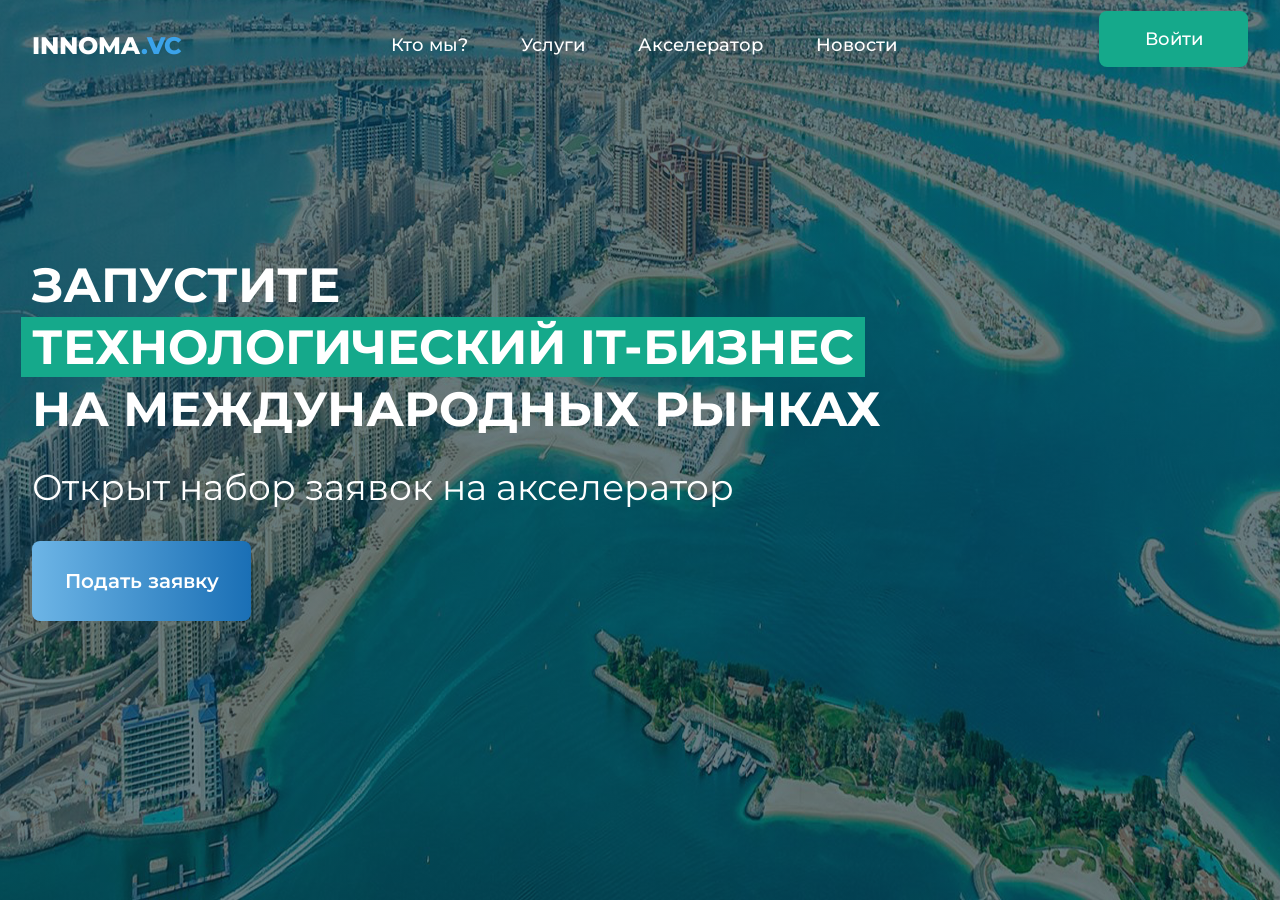
==== exam.html @ 2fdf866d "fead: add link and section" ====
<!DOCTYPE html>
<html lang="en">
<head>
    <meta charset="UTF-8">
    <meta name="viewport" content="width=device-width, initial-scale=1.0">
    <title>Document</title>
    <link rel="stylesheet" href="./exam.css">
     <link rel="preconnect" href="https://fonts.googleapis.com">
    <link rel="stylesheet" href="https://fonts.googleapis.com/css2?family=Montserrat:wght@400;500;600;700;800&display=swap">
</head>
<body>
    <section class="hero-section">
        <header>
            <div class="header-in">
                <p class="logo">INNOMA<span>.VC</span></p>
                <nav class="nav">
                    <p>Кто мы?</p>
                    <p>Услуги</p>
                    <p>Акселератор</p>
                    <p>Новости</p>
                </nav>
                <button class="login-btn">Войти</button>
                <button class="burger">
                    <img src="./align-center.png" alt="">
                </button>
            </div>
        </header>
 
        <div class="hero-text">
            <h1 class="hero-title">
                <span class="title-line">Запустите</span>
                <span class="title-mark">технологический <span class="hide-mobile">IT-</span>бизнес</span>
                <span class="title-line">на международных рынках</span>
            </h1>
            <p class="hero-sub hero-sub-desktop">Открыт набор заявок на акселератор</p>
            <p class="hero-sub hero-sub-mobile">Старт ближайшего акселератора <span class="hero-date">15.12.2022</span></p>
            <button class="blue-btn hero-btn">Подать заявку</button>
        </div>
    </section>
</body>
</html>
---- exam.css ----
*{
    padding: 0;
    margin: 0;
    box-sizing: border-box;
    font-family: "Montserrat", sans-serif;
}
body{
    color: white;
}

.blue-btn{
    border: none;
    border-radius: 8px;
    background: linear-gradient(to right, #6db5e6, #1a6fb5);
    font-size: 20px;
    font-weight: 600;
    color: white;
    cursor: pointer;
}

.hero-section{
    height: 900px;
    background: linear-gradient(rgba(4, 38, 48, 0.6), rgba(4, 38, 48, 0.6)), url("./uae-4-2048x1367\ 2.png") center / cover;
}
.header-in{
    max-width: 1216px;
    height: 90px;
    margin: auto;
    display: flex;
    align-items: center;
}
.logo{
    font-size: 24px;
    font-weight: 800;
}
.logo span{
    color: #3ba3ea;
}
.nav{
    margin-left: 209px;
    display: flex;
    gap: 53px;
    font-size: 18px;
    font-weight: 500;
}
.login-btn{
    width: 149px;
    height: 56px;
    margin: 0 0 12px auto;
    border: none;
    border-radius: 8px;
    background-color: #15a98b;
    font-size: 18px;
    font-weight: 500;
    color: white;
    cursor: pointer;
}
.burger{
    display: none;
}

.hero-text{
    max-width: 1216px;
    margin: 163px auto 0;
}
.hero-title{
    font-size: 48px;
    font-weight: 700;
    line-height: 64px;
    text-transform: uppercase;
}
.title-line{
    display: block;
}
.title-mark{
    width: fit-content;
    margin-left: -11px;
    padding: 0 11px;
    display: block;
    line-height: 60px;
    background-color: #15a98b;
}
.hero-sub{
    margin-top: 24px;
    font-size: 36px;
    line-height: 44px;
}
.hero-sub-mobile{
    display: none;
}
.hero-btn{
    width: 219px;
    height: 80px;
    margin-top: 32px;
}

@media (max-width: 500px){
    .hero-section{
        height: 648px;
        background-position: 62% center;
    }
    .header-in{
        height: 68px;
        padding: 0 16px;
        gap: 12px;
    }
    .logo{
        font-size: 20px;
    }
    .nav{
        display: none;
    }
    .login-btn{
        width: 81px;
        height: 36px;
        margin: 0 0 0 auto;
        border-radius: 4px;
        background-color: #4caf94;
        font-size: 14px;
    }
    .burger{
        width: 36px;
        height: 36px;
        border: none;
        border-radius: 4px;
        background-color: white;
        display: flex;
        align-items: center;
        justify-content: center;
    }
    .burger img{
        width: 20px;
    }

    .hero-text{
        margin-top: 70px;
        padding: 0 16px;
        text-align: center;
    }
    .hero-title{
        font-size: 24px;
        line-height: 46px;
    }
    .title-mark{
        margin-left: 0;
        padding: 4px 10px;
        border-radius: 4px;
        display: inline;
        line-height: 46px;
        box-decoration-break: clone;
    }
    .hide-mobile{
        display: none;
    }
    .hero-sub-desktop{
        display: none;
    }
    .hero-sub-mobile{
        width: 240px;
        margin: 32px auto 0;
        display: block;
        font-size: 16px;
        line-height: 32px;
    }
    .hero-date{
        padding: 4px 6px;
        border-radius: 2px;
        background-color: white;
        font-weight: 700;
        color: #15a98b;
    }
    .hero-btn{
        width: 212px;
        height: 50px;
        margin-top: 36px;
        border-radius: 4px;
        font-size: 18px;
    }
}
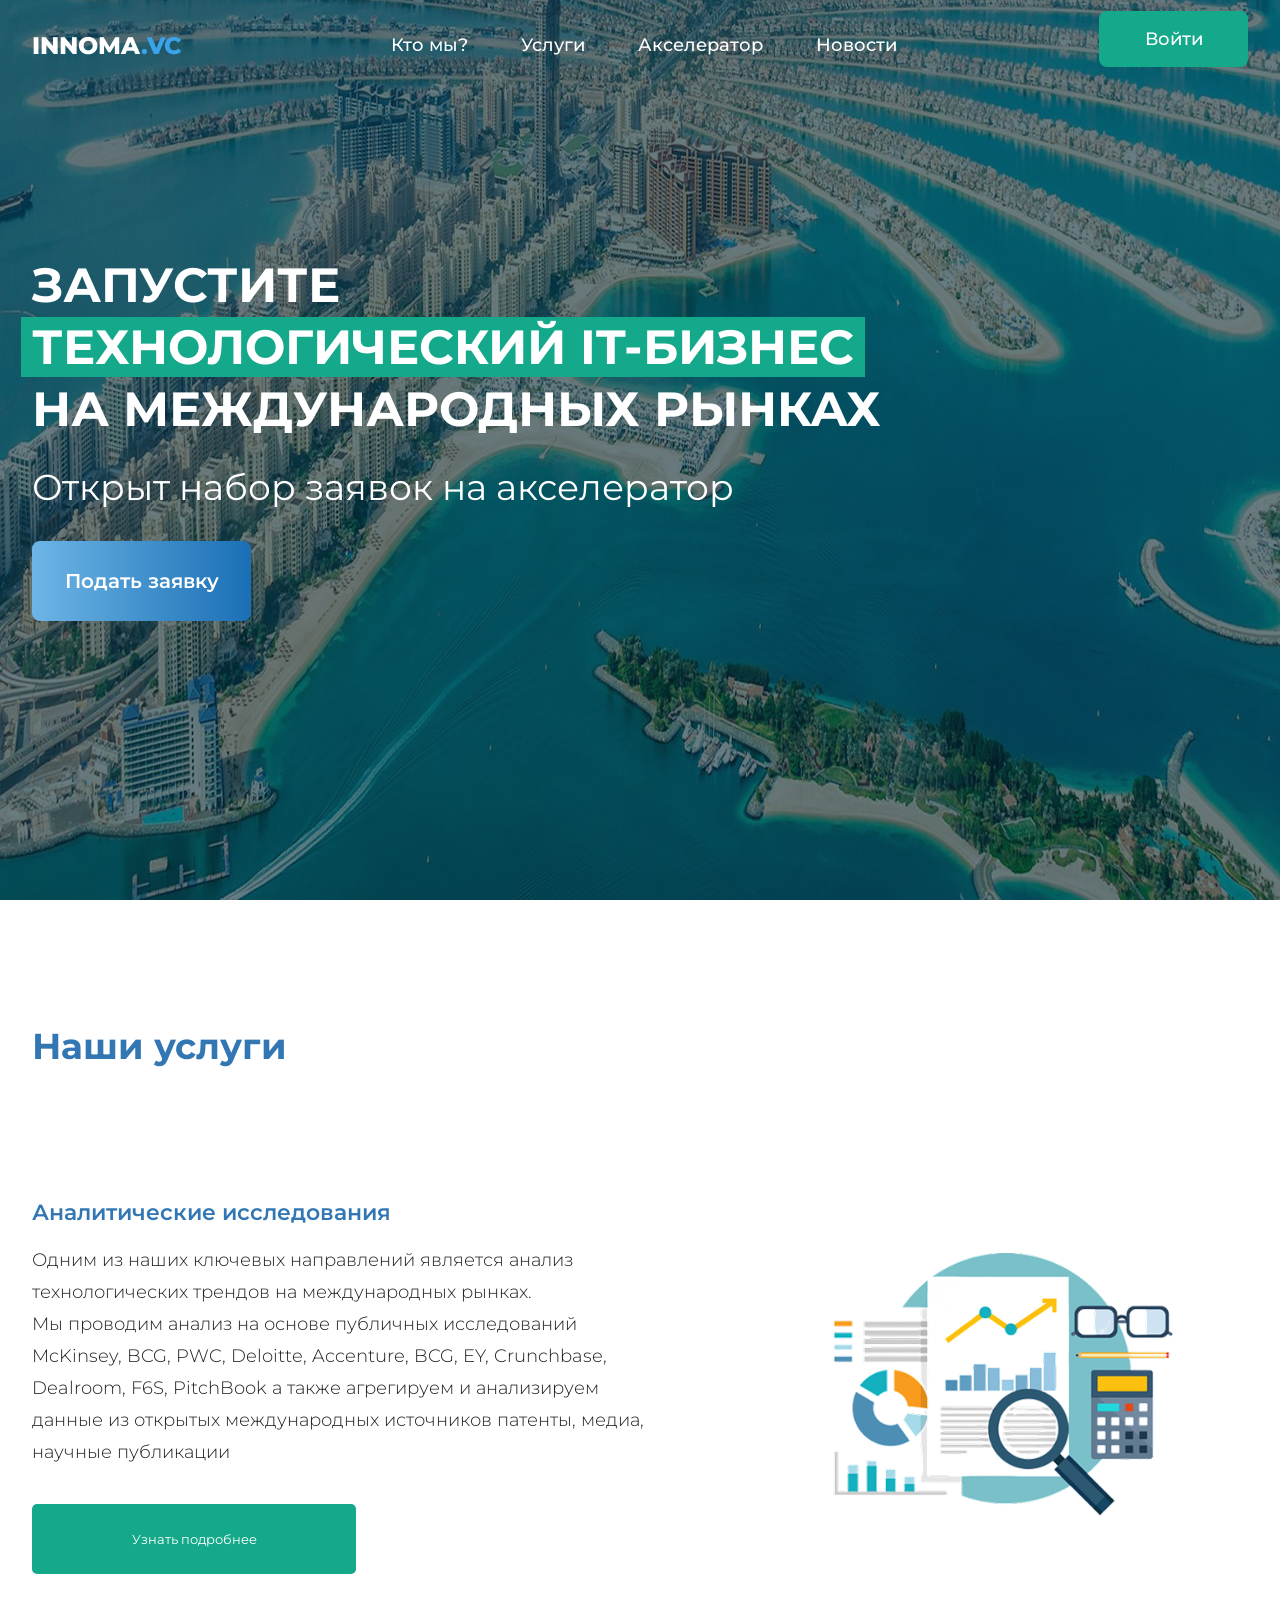
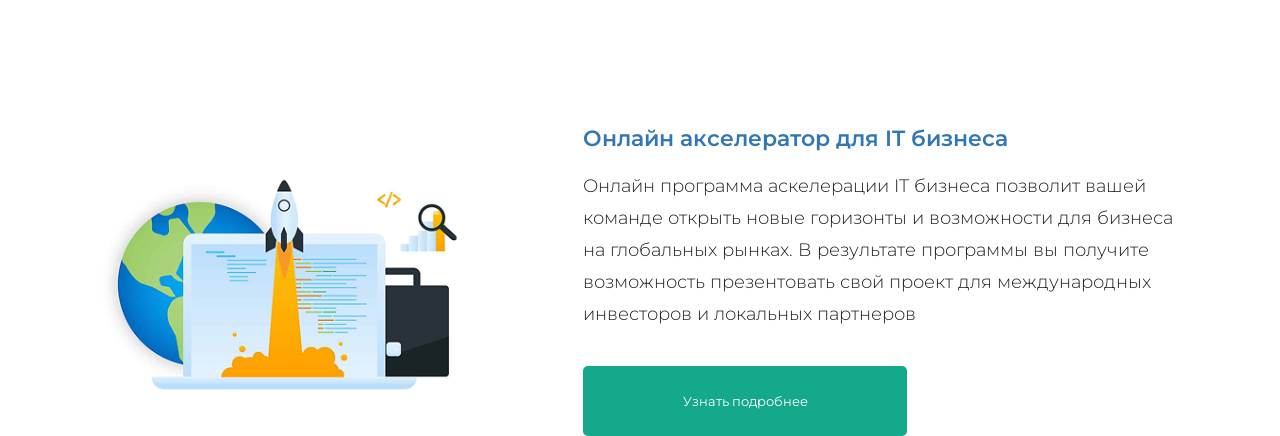
==== commit c388dc78: "fead: Service-section" ====
--- a/exam.html
+++ b/exam.html
@@ -37,5 +37,26 @@
             <button class="blue-btn hero-btn">Подать заявку</button>
         </div>
     </section>
+
+     <section class="services-section">
+        <h2 class="services-title">Наши услуги</h2>
+        <div class="service service-first">
+            <div class="service-text">
+                <h3 class="service-name">Аналитические исследования</h3>
+                <p class="service-desc">Одним из наших ключевых направлений является анализ технологических трендов на международных рынках.</p>
+                <p class="service-desc">Мы проводим анализ на основе публичных исследований McKinsey, BCG, PWC, Deloitte, Accenture, BCG, EY, Crunchbase, Dealroom, F6S, PitchBook а также агрегируем и анализируем данные из открытых международных источников патенты, медиа, научные публикации</p>
+                <button class="green-btn service-btn">Узнать подробнее</button>
+            </div>
+            <img class="service-img-first" src="./kisspng-competitor-analysis-market-research-marketing-quan-5b102810d85456 1.png" alt="">
+        </div>
+        <div class="service service-second">
+            <img class="service-img-second" src="rocket 1.png" alt="">
+            <div class="service-text">
+                <h3 class="service-name">Онлайн акселератор для IT бизнеса</h3>
+                <p class="service-desc">Онлайн программа аскелерации IT бизнеса позволит вашей команде открыть новые горизонты и возможности для бизнеса на глобальных рынках. В результате программы вы получите возможность презентовать свой проект для международных инвесторов и локальных партнеров</p>
+                <button class="green-btn service-btn">Узнать подробнее</button>
+            </div>
+        </div>
+    </section>
 </body>
 </html>
--- a/exam.css
+++ b/exam.css
@@ -93,6 +93,67 @@
     height: 80px;
     margin-top: 32px;
 }
+.services-section{
+    max-width: 1216px;
+    margin: 124px auto 0;
+}
+.services-title{
+    font-size: 36px;
+    font-weight: 700;
+    line-height: 44px;
+    color: #3277b3;
+}
+.service{
+    display: flex;
+    align-items: center;
+}
+.service-first{
+    margin-top: 130px;
+    justify-content: space-between;
+}
+.service-second{
+    margin-top: 150px;
+    padding-left: 70px;
+}
+.service-text{
+    width: 636px;
+}
+.service-second .service-text{
+    width: 612px;
+    margin-left: 118px;
+}
+.service-name{
+    font-size: 22px;
+    font-weight: 600;
+    line-height: 30px;
+    color: #3277b3;
+}
+.service-desc{
+    margin-top: 16px;
+    font-size: 18px;
+    font-weight: 300;
+    line-height: 32px;
+    color: #222;
+}
+.service-desc + .service-desc{
+    margin-top: 0;
+}
+.service-btn{
+    width: 324px;
+    height: 70px;
+    margin-top: 36px;
+    color: white;
+    background-color: #15a98b;
+    border: none;
+    border-radius: 5px;
+}
+.service-img-first{
+    width: 414px;
+    margin-right: 45px;
+}
+.service-img-second{
+    width: 363px;
+}
 
 @media (max-width: 500px){
     .hero-section{
@@ -176,4 +237,62 @@
         border-radius: 4px;
         font-size: 18px;
     }
+   .services-section{
+        margin-top: 40px;
+    }
+    .services-title{
+        font-size: 24px;
+        line-height: 32px;
+        text-align: center;
+    }
+    .service{
+        flex-direction: column;
+        align-items: center;
+        text-align: center;
+    }
+    .service-first{
+        margin-top: 30px;
+    }
+    .service-second{
+        margin-top: 55px;
+        padding-left: 0;
+    }
+    .service-text,
+    .service-second .service-text{
+        width: 100%;
+        margin-left: 0;
+    }
+    .service-name{
+        margin-top: 30px;
+        padding: 0 10px;
+        font-size: 16px;
+        line-height: 24px;
+    }
+    .service-desc{
+        margin-top: 16px;
+        padding: 0 10px;
+        font-size: 14px;
+        line-height: 28px;
+        color: #444;
+    }
+    .service-desc + .service-desc{
+        margin-top: 8px;
+    }
+    .service-btn{
+        width: 100%;
+        height: 40px;
+        margin-top: 28px;
+        border-radius: 4px;
+        background-color: #15a98b;
+        font-size: 16px;
+        font-weight: 600;
+    }
+    .service-img-first{
+        order: -1;
+        width: 270px;
+        margin: 0;
+    }
+    .service-img-second{
+        width: 270px;
+    }
 }
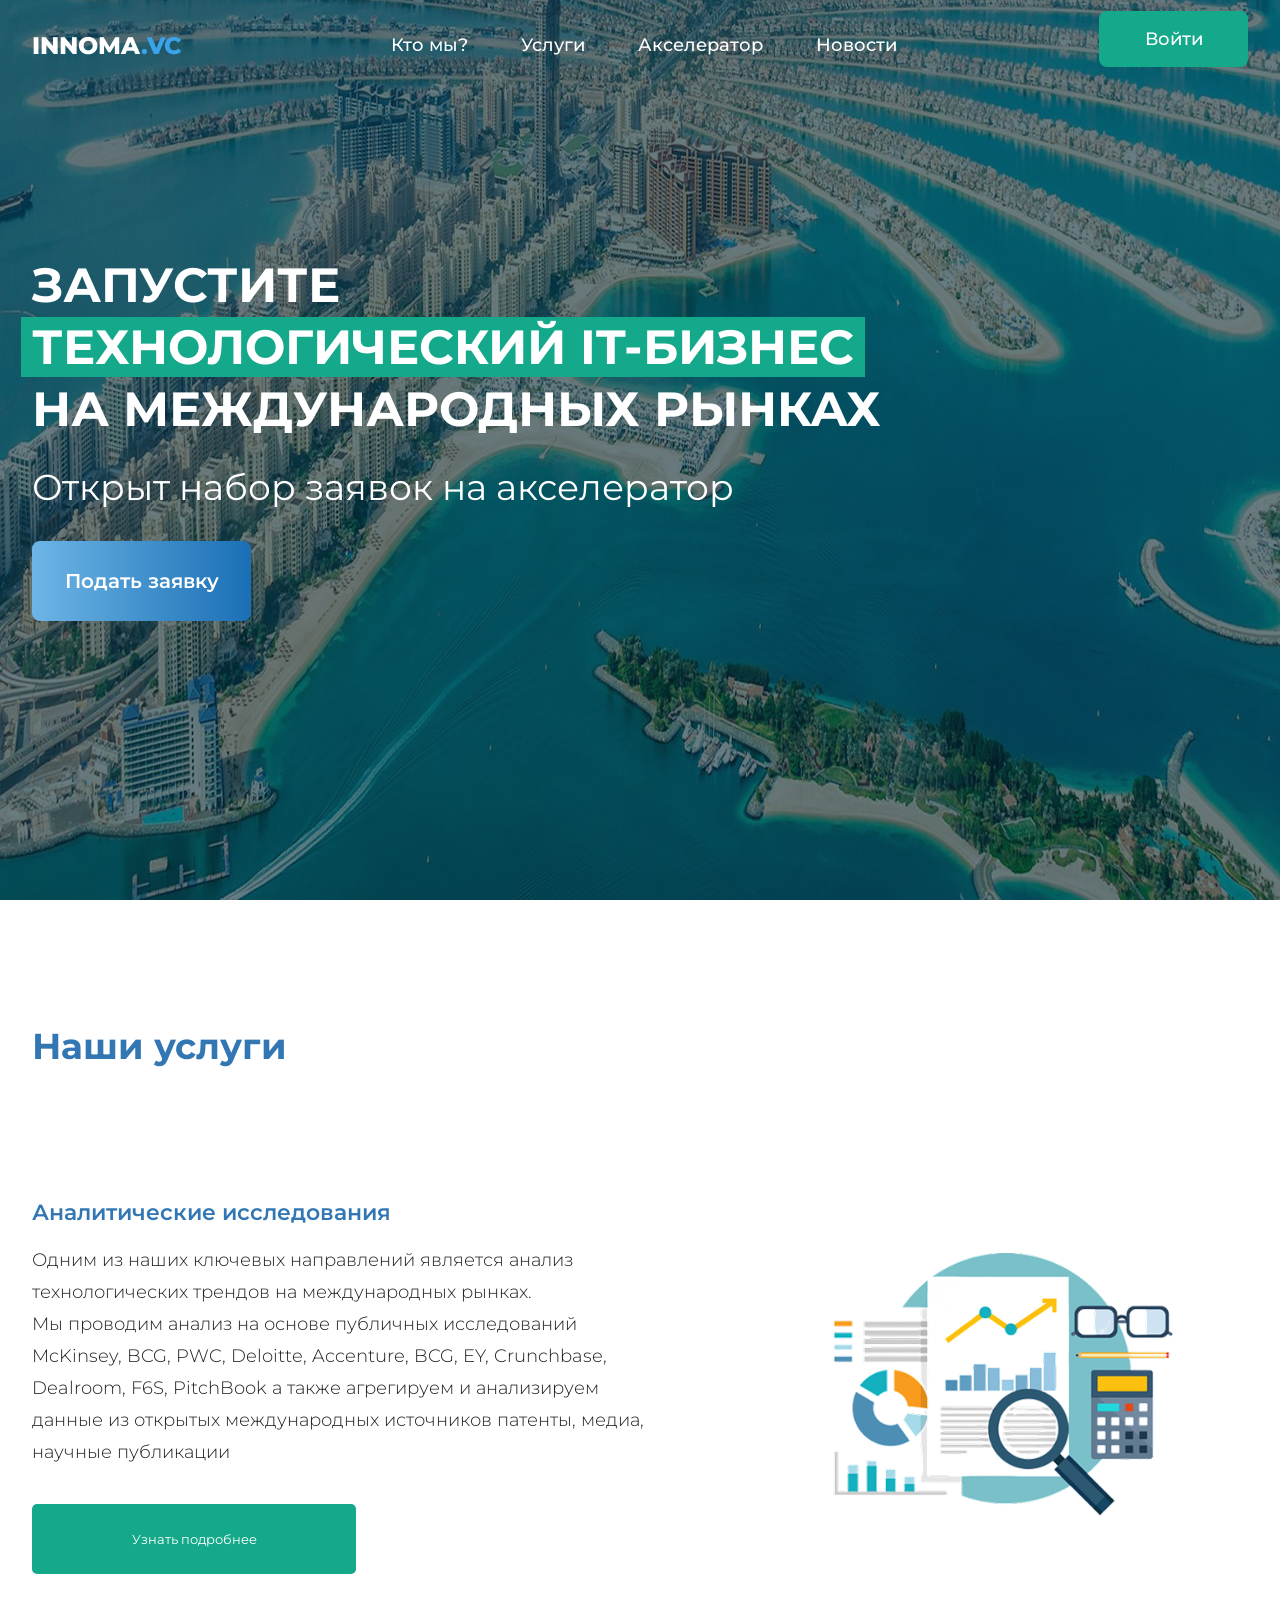
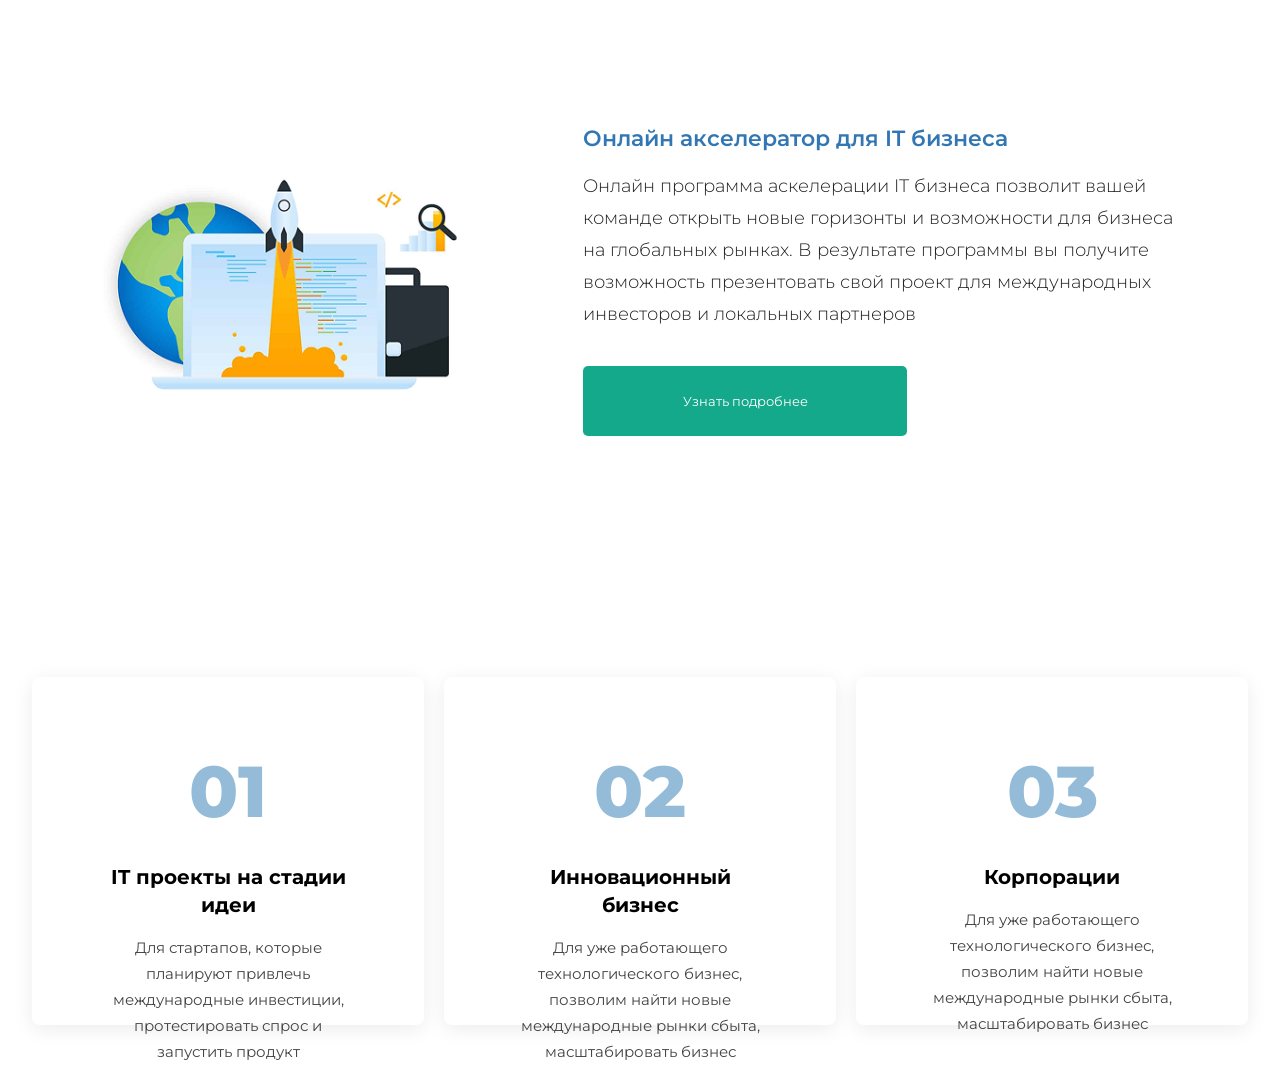
==== commit 2ff92996: "fead: whom-section" ====
--- a/exam.html
+++ b/exam.html
@@ -58,5 +58,26 @@
             </div>
         </div>
     </section>
+
+     <section class="whom-section">
+        <h2 class="sec-title">Для кого мы?</h2>
+        <div class="cards">
+            <div class="card">
+                <p class="card-num">01</p>
+                <h3 class="card-title">IT проекты на стадии идеи</h3>
+                <p class="card-text">Для стартапов, которые планируют привлечь международные инвестиции, протестировать спрос и запустить продукт</p>
+            </div>
+            <div class="card">
+                <p class="card-num">02</p>
+                <h3 class="card-title">Инновационный бизнес</h3>
+                <p class="card-text">Для уже работающего технологического бизнес, позволим найти новые международные рынки сбыта, масштабировать бизнес</p>
+            </div>
+            <div class="card">
+                <p class="card-num">03</p>
+                <h3 class="card-title">Корпорации</h3>
+                <p class="card-text">Для уже работающего технологического бизнес, позволим найти новые международные рынки сбыта, масштабировать бизнес</p>
+            </div>
+        </div>
+    </section>
 </body>
 </html>
--- a/exam.css
+++ b/exam.css
@@ -154,6 +154,43 @@
 .service-img-second{
     width: 363px;
 }
+.whom-section{
+    max-width: 1216px;
+    margin: 150px auto 0;
+}
+.cards{
+    margin-top: 62px;
+    display: flex;
+    gap: 20px;
+}
+.card{
+    width: 392px;
+    height: 348px;
+    padding: 70px 68px 0;
+    border-radius: 8px;
+    background-color: white;
+    box-shadow: 0 4px 20px rgba(0, 0, 0, 0.08);
+    text-align: center;
+}
+.card-num{
+    font-size: 72px;
+    font-weight: 800;
+    line-height: 88px;
+    color: #94bbd8;
+}
+.card-title{
+    margin-top: 28px;
+    font-size: 20px;
+    font-weight: 700;
+    line-height: 28px;
+    color: #000;
+}
+.card-text{
+    margin-top: 16px;
+    font-size: 15px;
+    line-height: 26px;
+    color: #444;
+}
 
 @media (max-width: 500px){
     .hero-section{
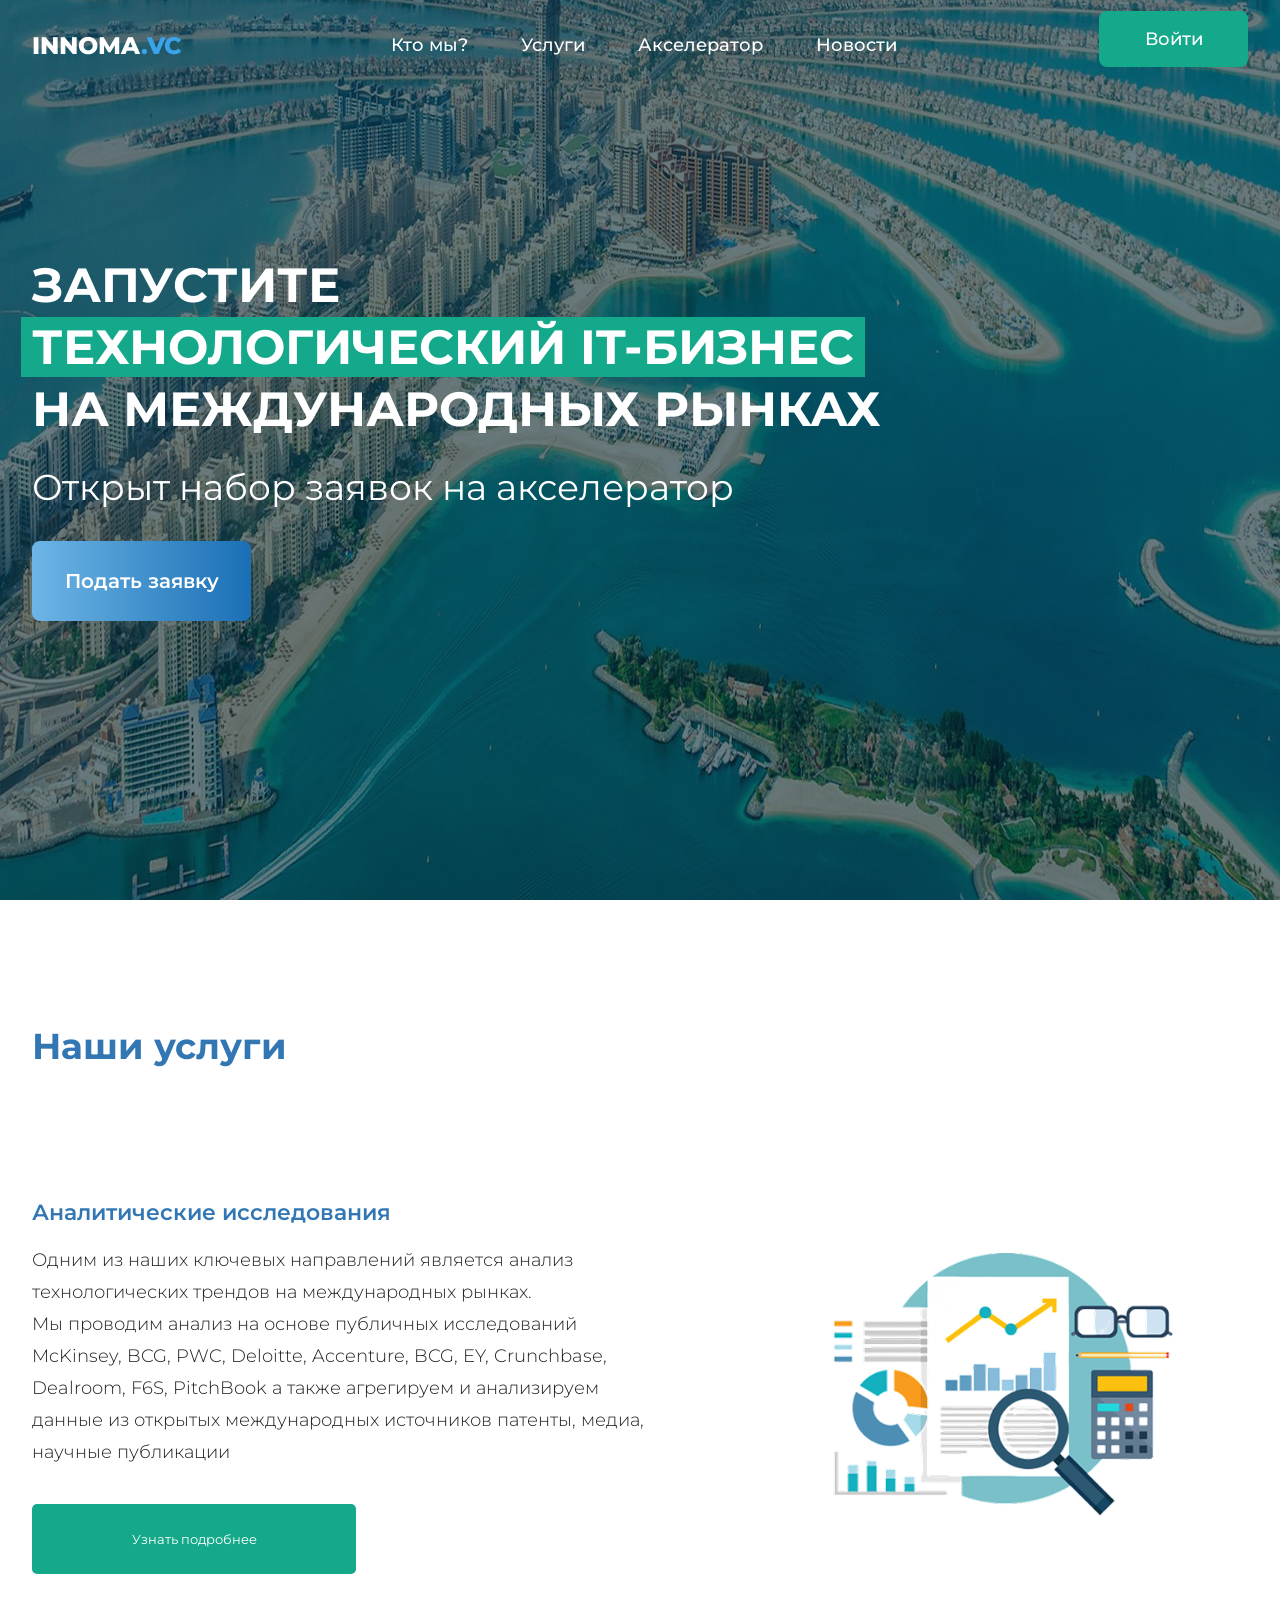
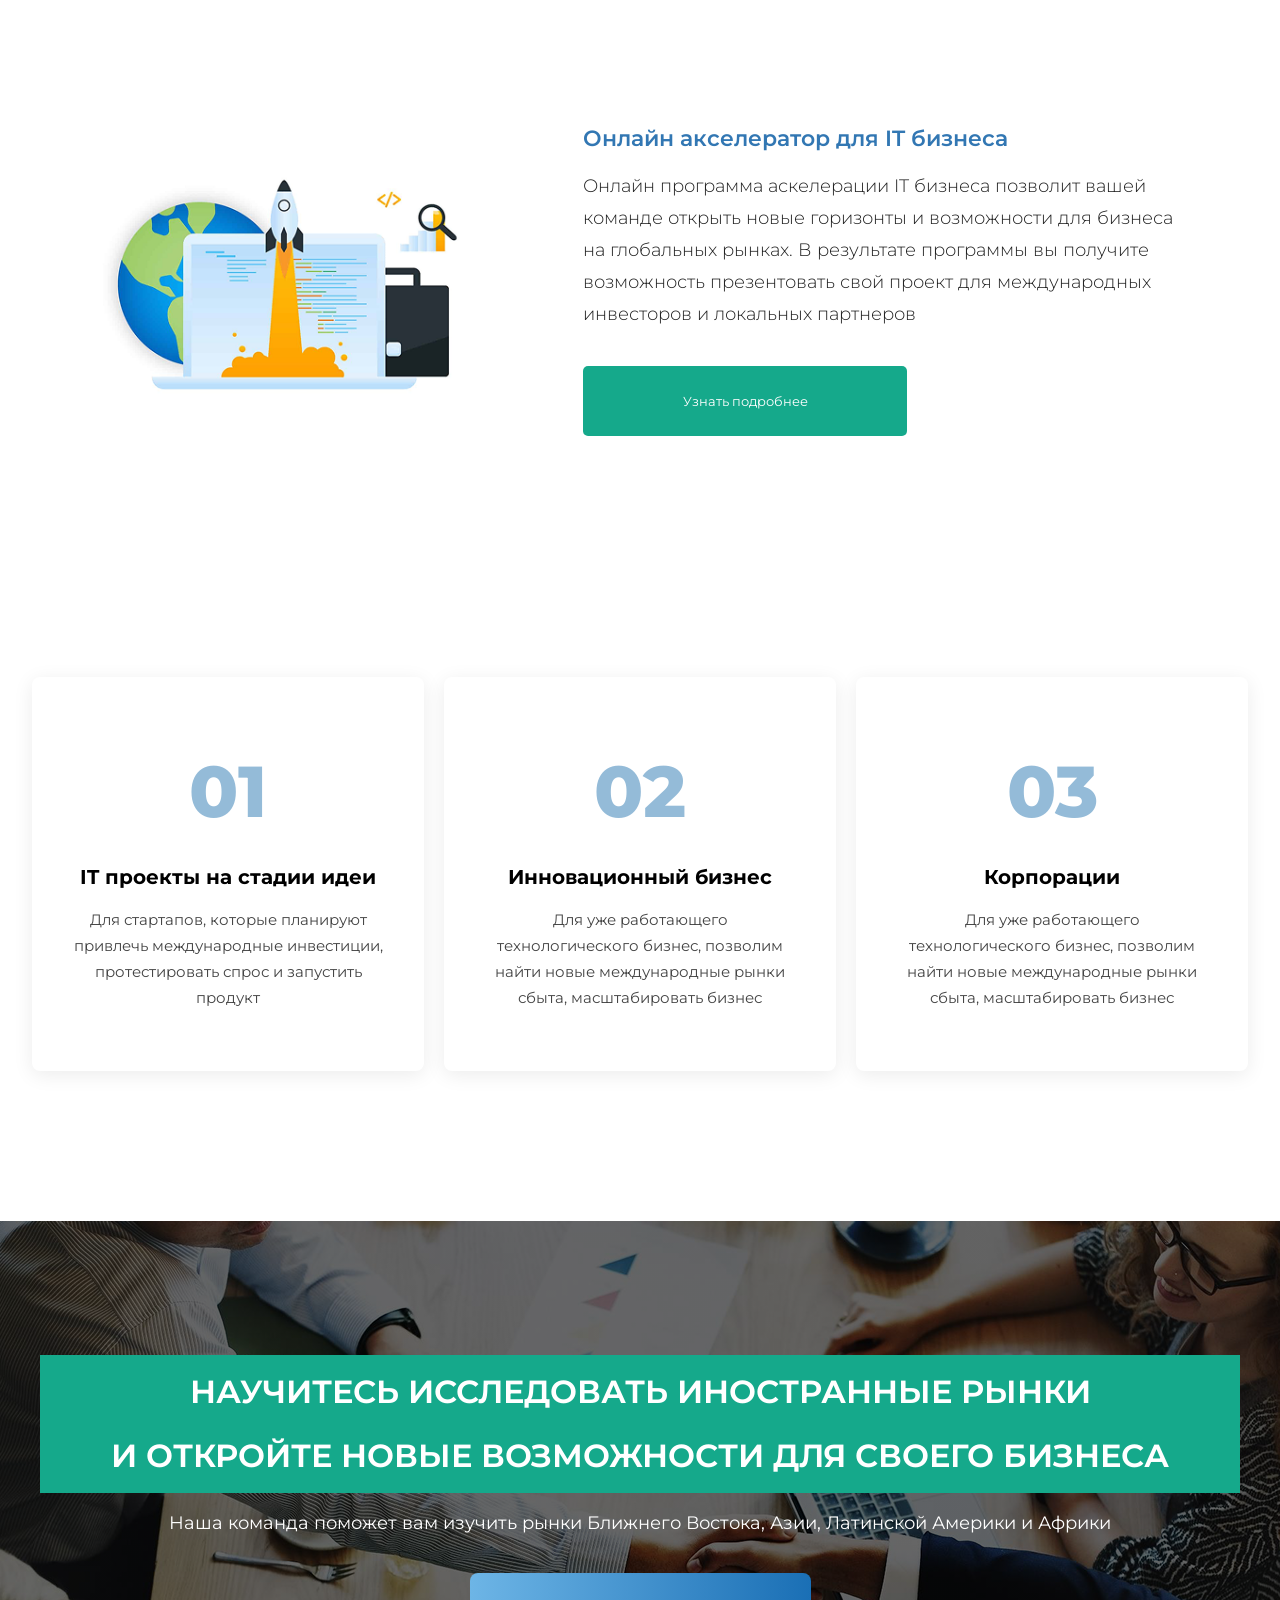
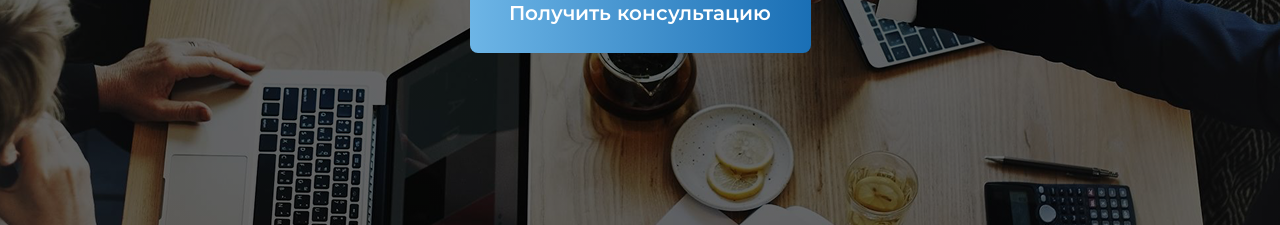
==== commit 6d85478f: "fead: Banner-section and media" ====
--- a/exam.html
+++ b/exam.html
@@ -79,5 +79,11 @@
             </div>
         </div>
     </section>
+
+     <section class="banner-section">
+        <h2 class="banner-title">Научитесь исследовать иностранные рынки <br class="hide-mobile">и откройте новые возможности для своего бизнеса</h2>
+        <p class="banner-text">Наша команда поможет вам изучить рынки Ближнего Востока, Азии, Латинской Америки и Африки</p>
+        <button class="blue-btn banner-btn">Получить консультацию</button>
+    </section>
 </body>
 </html>
--- a/exam.css
+++ b/exam.css
@@ -164,9 +164,9 @@
     gap: 20px;
 }
 .card{
-    width: 392px;
-    height: 348px;
-    padding: 70px 68px 0;
+    min-height: 348px;
+    padding: 70px 40px 60px;
+    flex: 1;
     border-radius: 8px;
     background-color: white;
     box-shadow: 0 4px 20px rgba(0, 0, 0, 0.08);
@@ -191,6 +191,34 @@
     line-height: 26px;
     color: #444;
 }
+.banner-section{
+    height: 604px;
+    margin-top: 150px;
+    padding-top: 134px;
+    background: linear-gradient(rgba(0, 0, 0, 0.6), rgba(0, 0, 0, 0.6)), url("startup\ 3.png") center / cover;
+    text-align: center;
+    
+}
+.banner-title{
+    max-width: 1200px;
+    margin: auto;
+    padding: 5px 0;
+    background-color: #15a98b;
+    font-size: 32px;
+    font-weight: 640;
+    line-height: 64px;
+    text-transform: uppercase;
+}
+.banner-text{
+    margin-top: 13px;
+    font-size: 18px;
+    line-height: 34px;
+}
+.banner-btn{
+    width: 341px;
+    height: 80px;
+    margin-top: 33px;
+}
 
 @media (max-width: 500px){
     .hero-section{
@@ -332,4 +360,61 @@
     .service-img-second{
         width: 270px;
     }
+    .whom-section{
+        margin-top: 40px;
+        padding: 0 20px;
+    }
+    .cards{
+        margin-top: 32px;
+        flex-direction: column;
+        gap: 10px;
+    }
+    .card{
+        min-height: 0;
+        padding: 5px 24px 40px;
+        flex: none;
+    }
+    .card-num{
+        font-size: 70px;
+        line-height: 80px;
+    }
+    .card-title{
+        margin-top: 16px;
+        font-size: 14px;
+        line-height: 20px;
+    }
+    .card-text{
+        margin-top: 16px;
+        font-size: 14px;
+        line-height: 24px;
+    }
+ 
+    .banner-section{
+        height: auto;
+        margin-top: 56px;
+        padding: 90px 16px 109px;
+    }
+    .banner-title{
+        padding: 0;
+        background-color: #15a98b;
+        font-size: 24px;
+        line-height: 38px;
+    }
+    .banner-mark{
+        padding: 2px 8px;
+        background-color: #15a98b;
+        box-decoration-break: clone;
+    }
+    .banner-text{
+        margin-top: 40px;
+        font-size: 14px;
+        line-height: 20px;
+    }
+    .banner-btn{
+        width: 277px;
+        height: 54px;
+        margin-top: 40px;
+        border-radius: 4px;
+        font-size: 16px;
+    }
 }
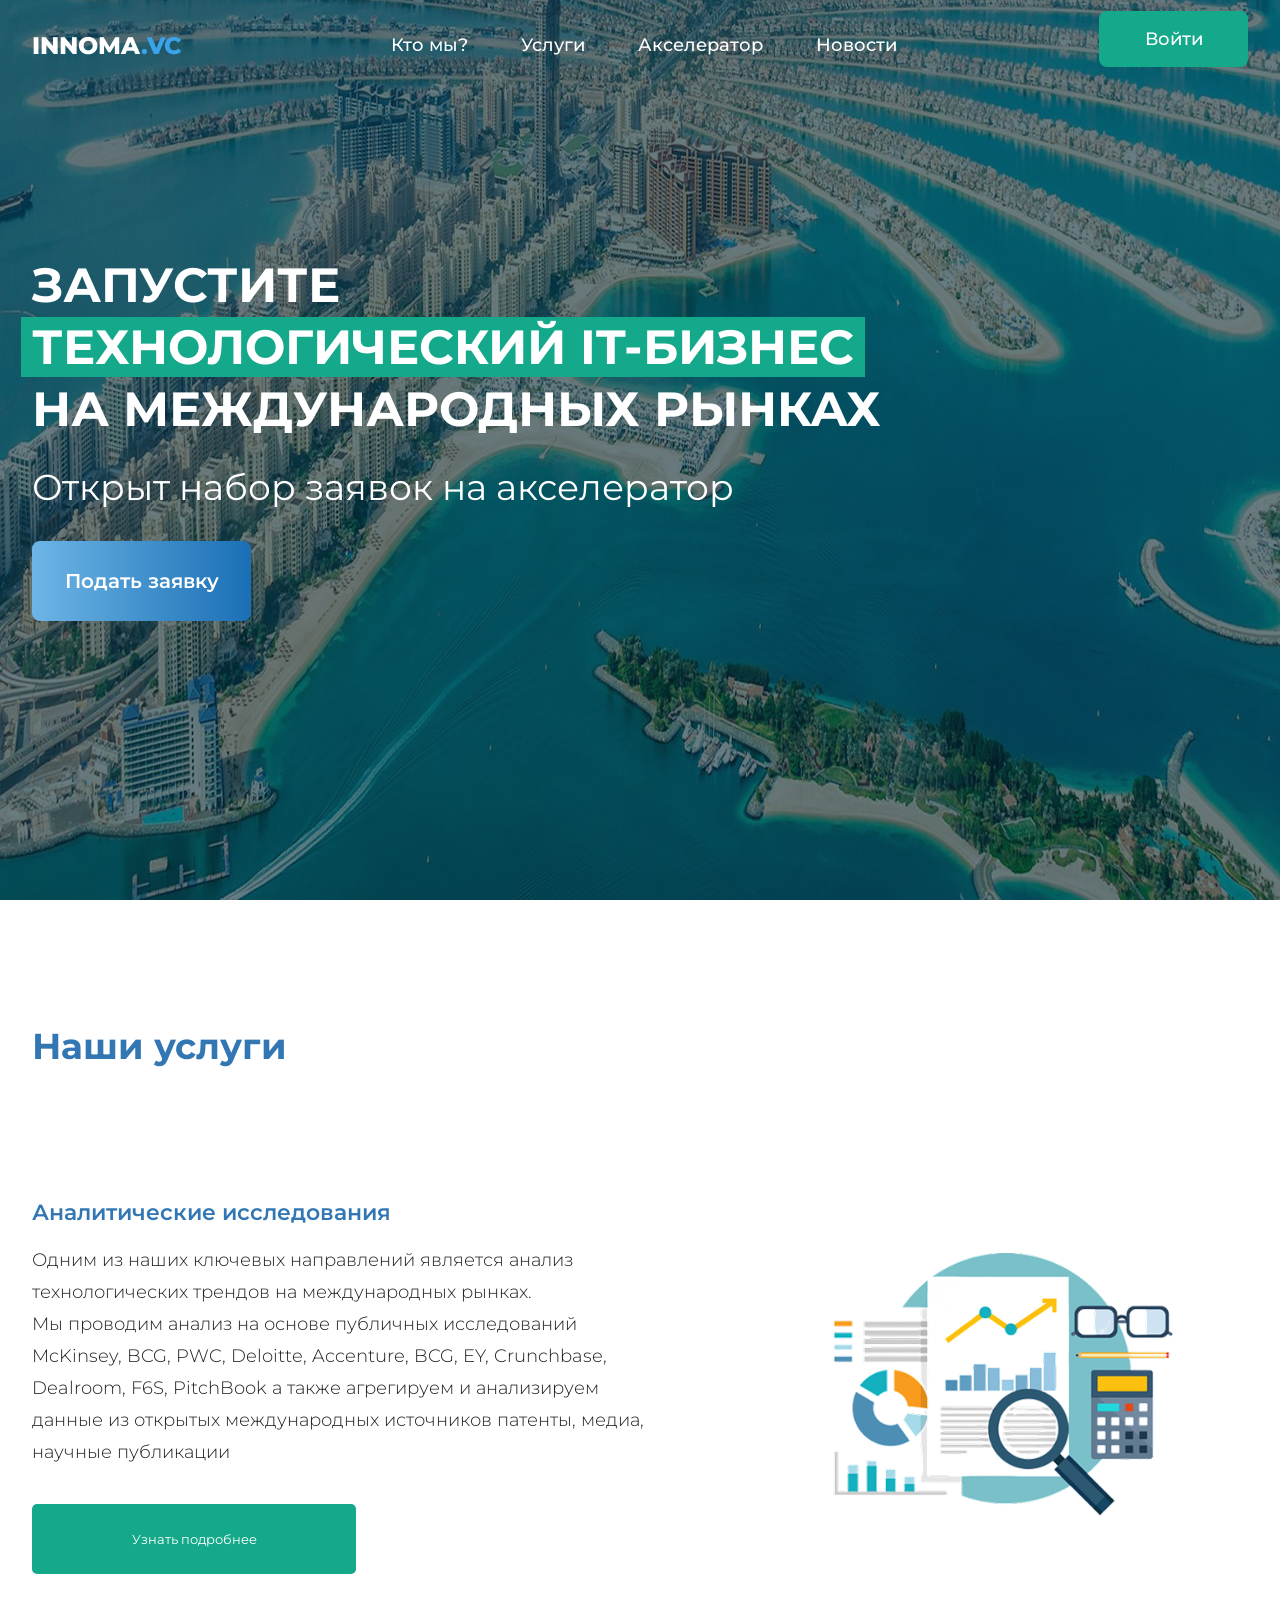
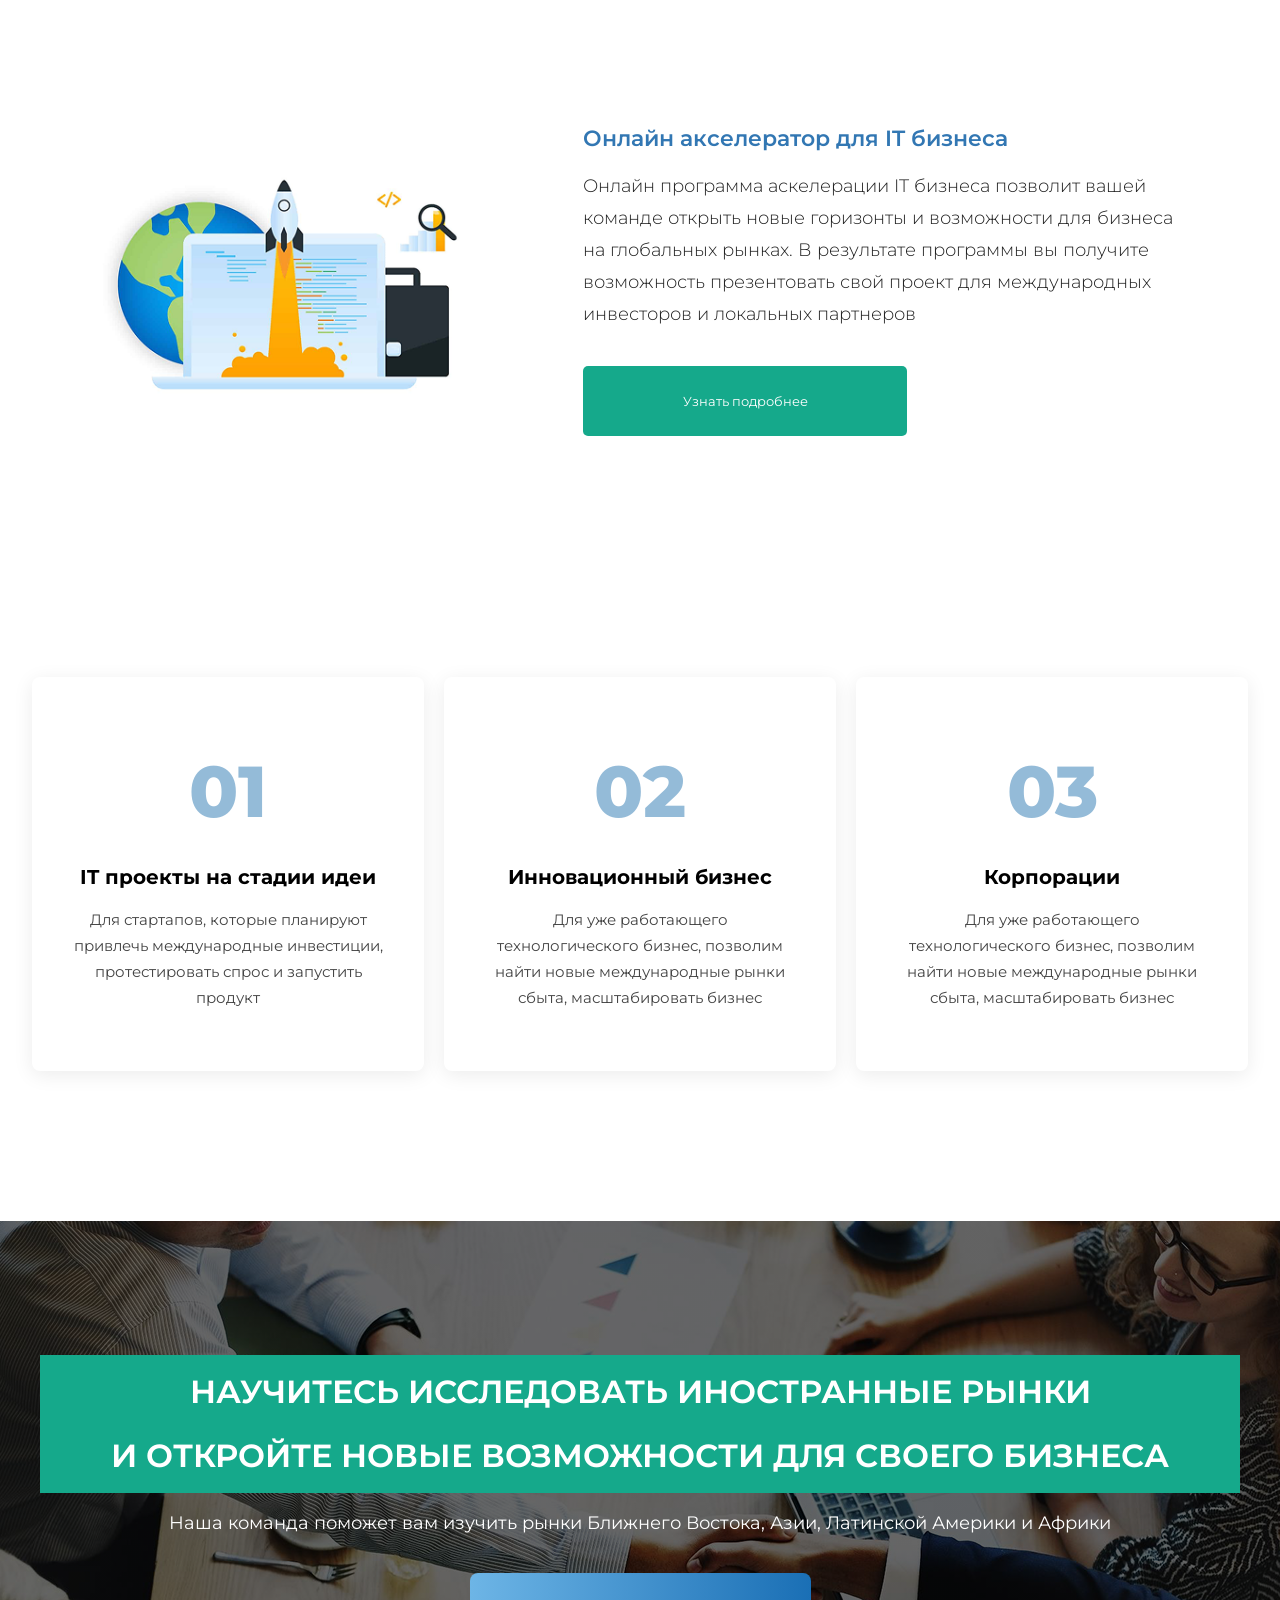
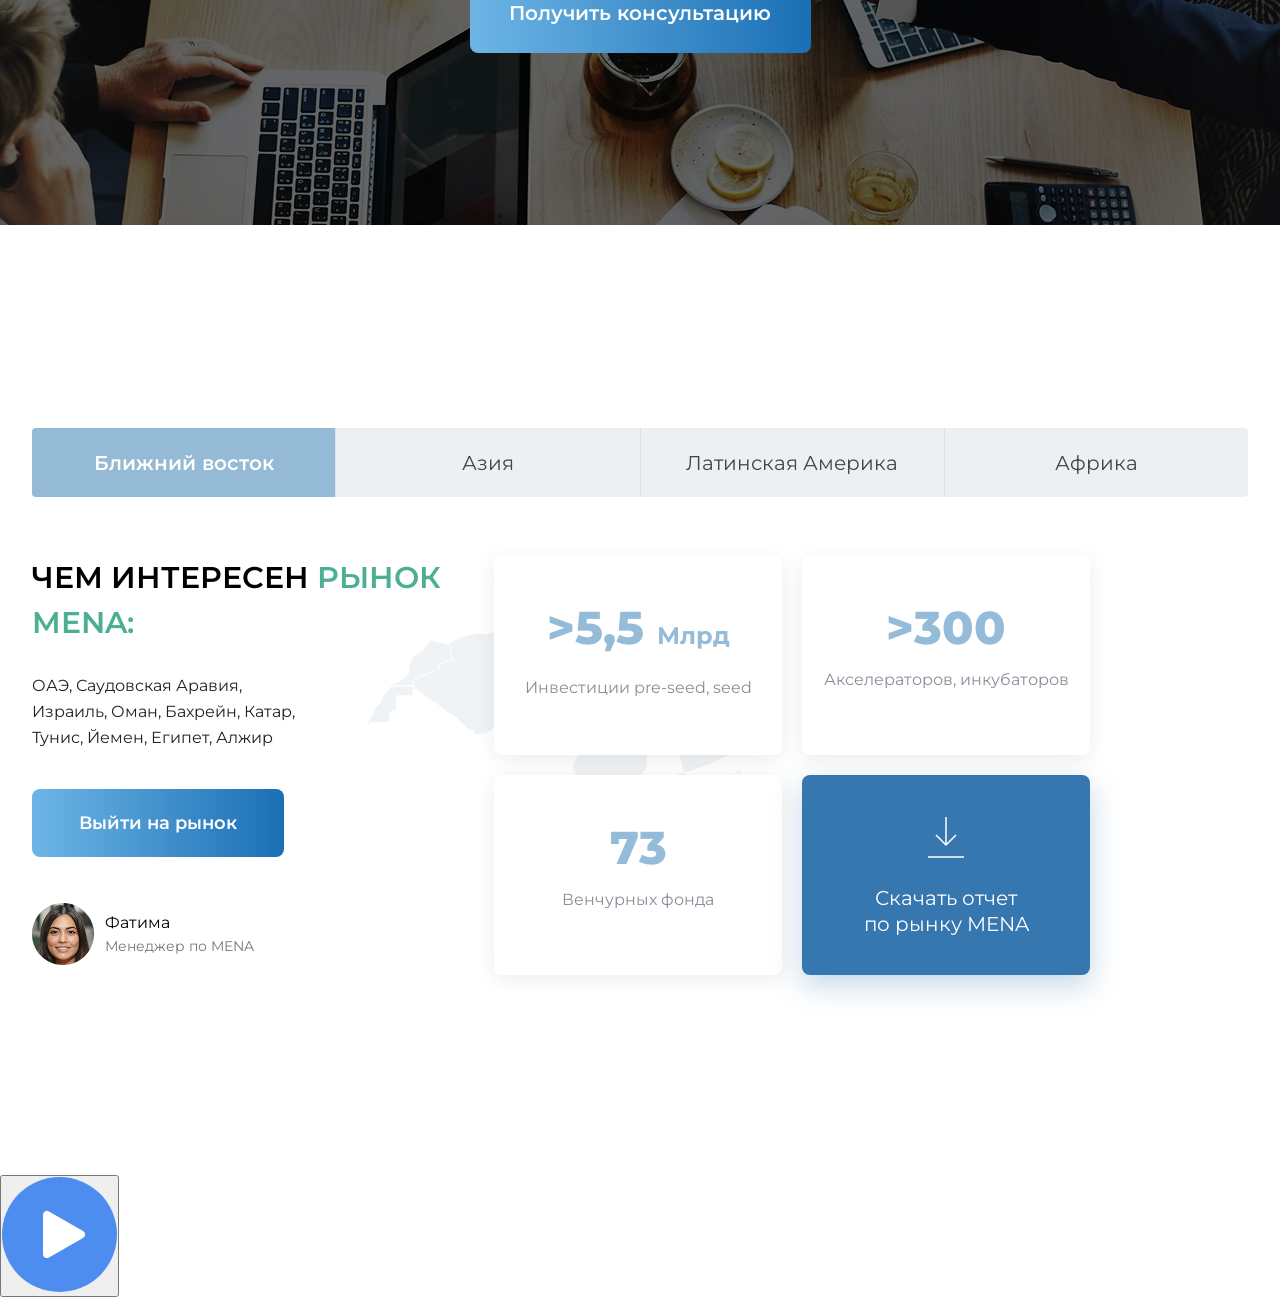
==== commit b14cc57f: "fead: add about-section" ====
--- a/exam.html
+++ b/exam.html
@@ -85,5 +85,78 @@
         <p class="banner-text">Наша команда поможет вам изучить рынки Ближнего Востока, Азии, Латинской Америки и Африки</p>
         <button class="blue-btn banner-btn">Получить консультацию</button>
     </section>
+
+    <section class="market-section">
+        <h2 class="sec-title">С какими рынками мы работаем?</h2>
+        <div class="tabs">
+            <p class="tab tab-active">Ближний восток</p>
+            <p class="tab">Азия</p>
+            <p class="tab">Латинская Америка</p>
+            <p class="tab">Африка</p>
+        </div>
+        <div class="market">
+            <img class="market-map" src="./Vector-2.png" alt="">
+            <div class="market-info">
+                <h3 class="market-title">Чем интересен <span>рынок MENA:</span></h3>
+                <p class="market-text">ОАЭ, Саудовская Аравия, Израиль, Оман, Бахрейн, Катар, Тунис, Йемен, Египет, Алжир</p>
+                <button class="blue-btn market-btn">Выйти на рынок</button>
+                <div class="manager">
+                    <img class="manager-img" src="Ellipse 527.png" alt="">
+                    <div>
+                        <p class="manager-name">Фатима</p>
+                        <p class="manager-job">Менеджер по MENA</p>
+                    </div>
+                </div>
+            </div>
+            <div class="stats">
+                <div class="stat">
+                    <p class="stat-num">&gt;5,5 <span>Млрд</span></p>
+                    <p class="stat-text">Инвестиции pre-seed, seed</p>
+                </div>
+                <div class="stat">
+                    <p class="stat-num">&gt;300</p>
+                    <p class="stat-text">Акселераторов, инкубаторов</p>
+                </div>
+                <div class="stat">
+                    <p class="stat-num">73</p>
+                    <p class="stat-text">Венчурных фонда</p>
+                </div>
+                <div class="stat stat-download">
+                    <svg width="40" height="44" viewBox="0 0 40 44" fill="none" stroke="white" stroke-width="1.5">
+                        <path d="M20 2V30M10 20L20 30L30 20M2 42H38"/>
+                    </svg>
+                    <p class="download-text">Скачать отчет<br>по рынку MENA</p>
+                </div>
+            </div>
+        </div>
+    </section>
+
+      <section class="about-section">
+        <h2 class="sec-title">Об акселераторе IT бизнеса</h2>
+        <p class="about-text">Программа акселератора расчитана на 8 недель интенсивного онлайн курса с вебинарами приглашенных экспертов по международным рынкам, разборами ваших идей и проектов</p>
+        <div class="about-cards">
+            <div class="about-card">
+                <img src="img/icon-3.png" alt="">
+                <p class="about-card-text">Месяца обучения</p>
+            </div>
+            <div class="about-card">
+                <img src="img/icon-globe.png" alt="">
+                <p class="about-card-text">Приглашенные эксперты</p>
+            </div>
+            <div class="about-card">
+                <img src="img/icon-manager.png" alt="">
+                <p class="about-card-text">Персональный менеджер</p>
+            </div>
+        </div>
+        <div class="video">
+            <p class="video-title">Об акселерационной программе</p>
+            <button class="play-btn">
+                <svg width="115" height="115" viewBox="0 0 115 115">
+                    <circle cx="57.5" cy="57.5" r="57.5" fill="#4d8df0"/>
+                    <path d="M45 38V77L79 57.5Z" fill="white" stroke="white" stroke-width="8" stroke-linejoin="round"/>
+                </svg>
+            </button>
+        </div>
+    </section>
 </body>
 </html>
--- a/exam.css
+++ b/exam.css
@@ -219,6 +219,133 @@
     height: 80px;
     margin-top: 33px;
 }
+.market-section{
+    max-width: 1216px;
+    margin: 120px auto 0;
+}
+.tabs{
+    height: 69px;
+    margin-top: 54px;
+    border-radius: 4px;
+    background-color: #edf0f3;
+    display: flex;
+    overflow: hidden;
+}
+.tab{
+    flex: 1;
+    display: flex;
+    align-items: center;
+    justify-content: center;
+    font-size: 20px;
+    color: #444;
+}
+.tab + .tab{
+    border-left: 1px solid #dfe3e8;
+}
+.tab-active{
+    background-color: #94bad5;
+    font-weight: 600;
+    color: white;
+}
+.market{
+    margin-top: 58px;
+    display: flex;
+    position: relative;
+}
+.market-map{
+    width: 425px;
+    position: absolute;
+    left: 330px;
+    top: 57px;
+}
+.market-info{
+    width: 462px;
+    position: relative;
+}
+.market-title{
+    font-size: 30px;
+    font-weight: 600;
+    line-height: 45px;
+    text-transform: uppercase;
+    color: #000;
+}
+.market-title span{
+    color: #4caf94;
+}
+.market-text{
+    width: 264px;
+    margin-top: 28px;
+    font-size: 16px;
+    line-height: 26px;
+    color: #222;
+}
+.market-btn{
+    width: 252px;
+    height: 68px;
+    margin-top: 38px;
+    font-size: 18px;
+}
+.manager{
+    margin-top: 46px;
+    display: flex;
+    align-items: center;
+    gap: 11px;
+}
+.manager-img{
+    width: 62px;
+    height: 62px;
+}
+.manager-name{
+    font-size: 16px;
+    line-height: 24px;
+    color: #000;
+}
+.manager-job{
+    font-size: 14px;
+    line-height: 22px;
+    color: #777;
+}
+.stats{
+    display: grid;
+    grid-template-columns: 288px 288px;
+    gap: 20px;
+    position: relative;
+}
+.stat{
+    height: 200px;
+    padding-top: 45px;
+    border-radius: 8px;
+    background-color: white;
+    box-shadow: 0 4px 20px rgba(0, 0, 0, 0.08);
+    text-align: center;
+}
+.stat-num{
+    font-size: 46px;
+    font-weight: 800;
+    line-height: 56px;
+    color: #94bbd8;
+}
+.stat-num span{
+    font-size: 24px;
+    font-weight: 700;
+}
+.stat-text{
+    margin-top: 12px;
+    font-size: 16px;
+    line-height: 24px;
+    color: #8a8d99;
+}
+.stat-download{
+    padding-top: 40px;
+    background-color: #3777af;
+    box-shadow: 0 10px 30px rgba(55, 119, 175, 0.3);
+}
+.download-text{
+    margin-top: 22px;
+    font-size: 20px;
+    line-height: 26px;
+    color: white;
+}
 
 @media (max-width: 500px){
     .hero-section{
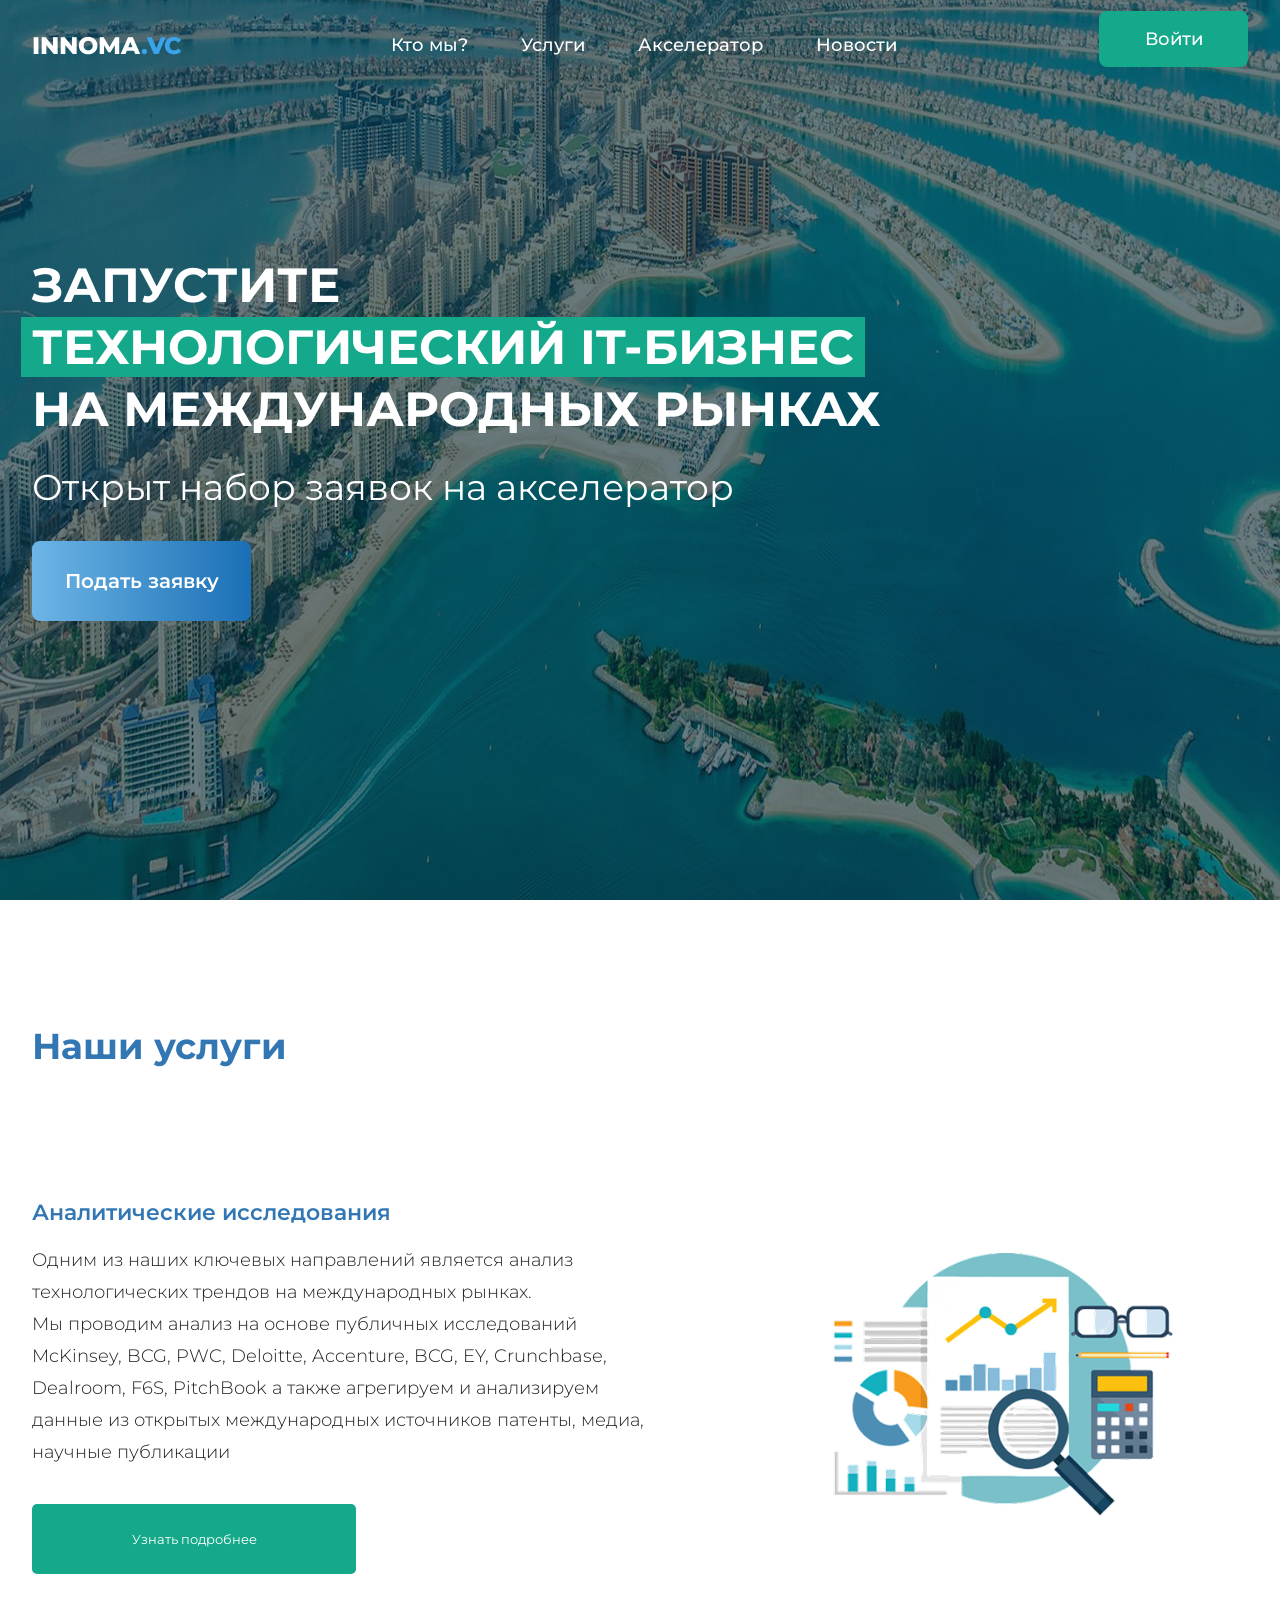
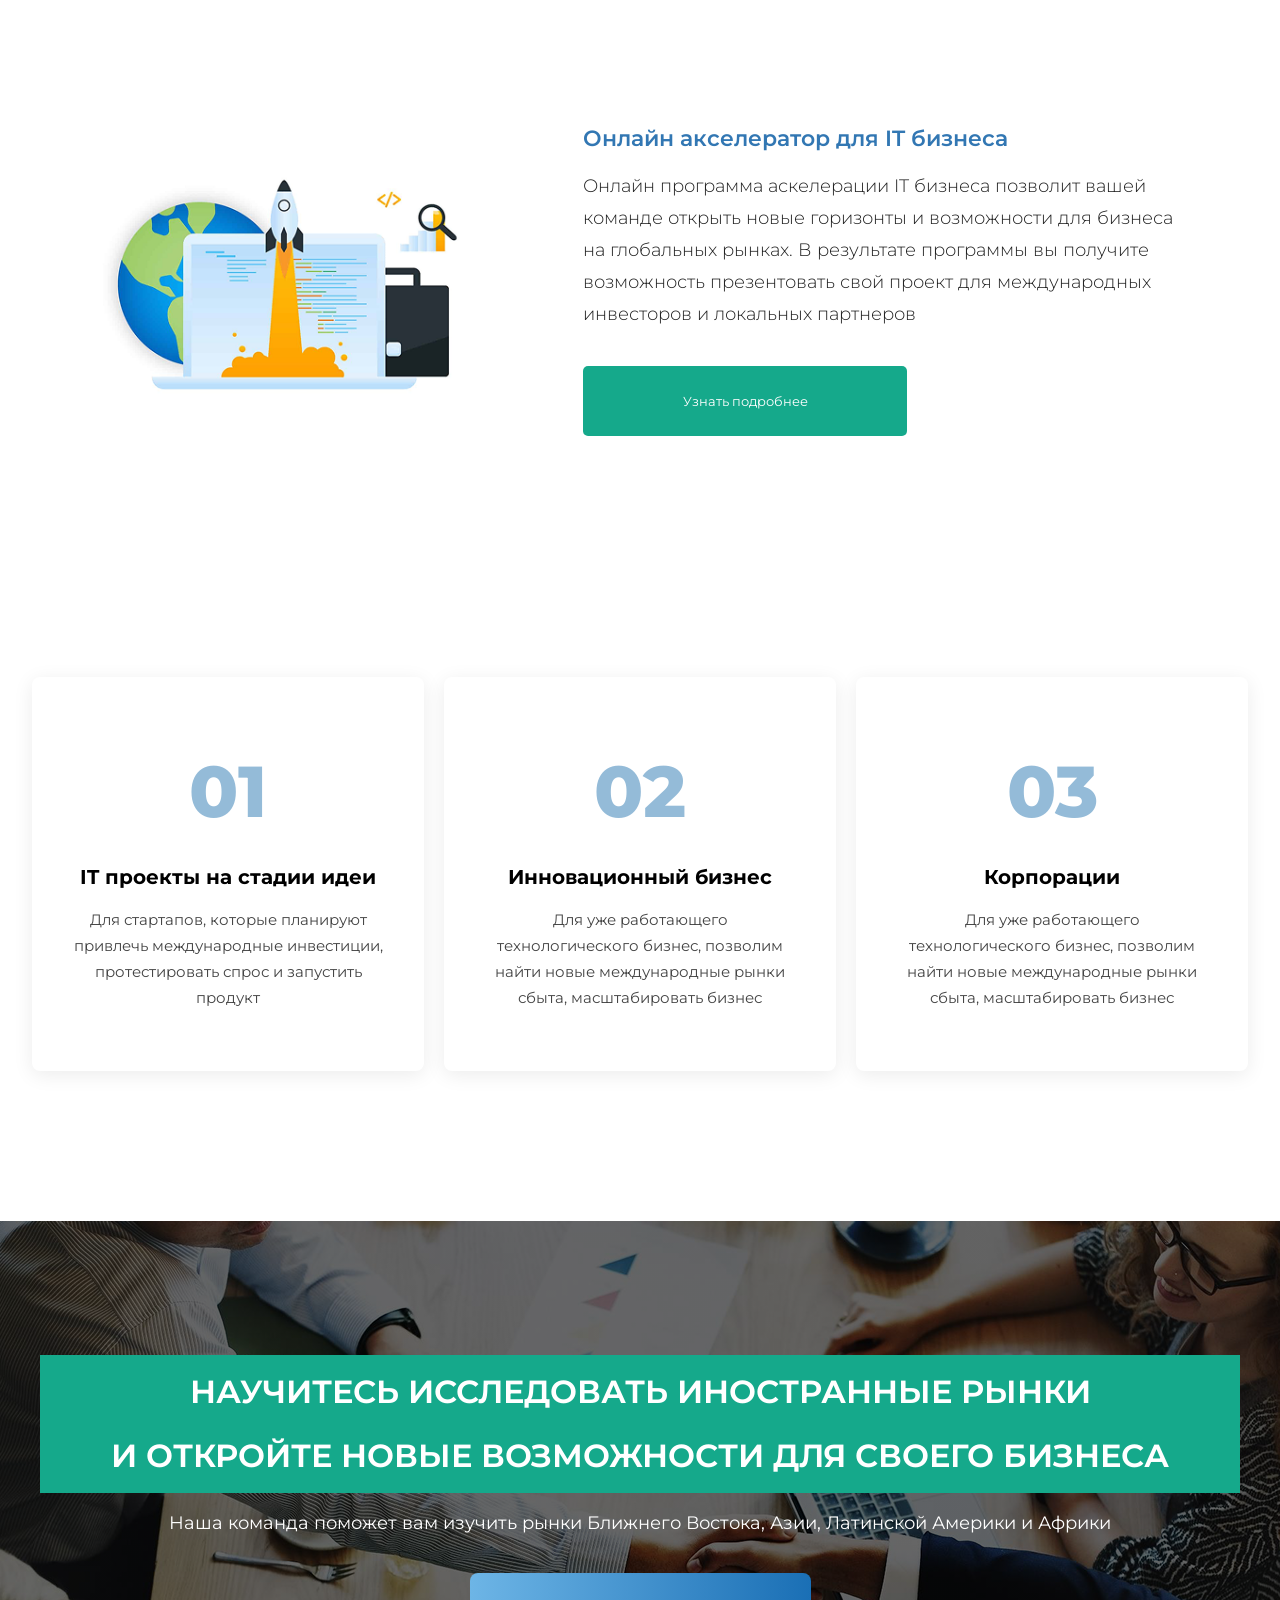
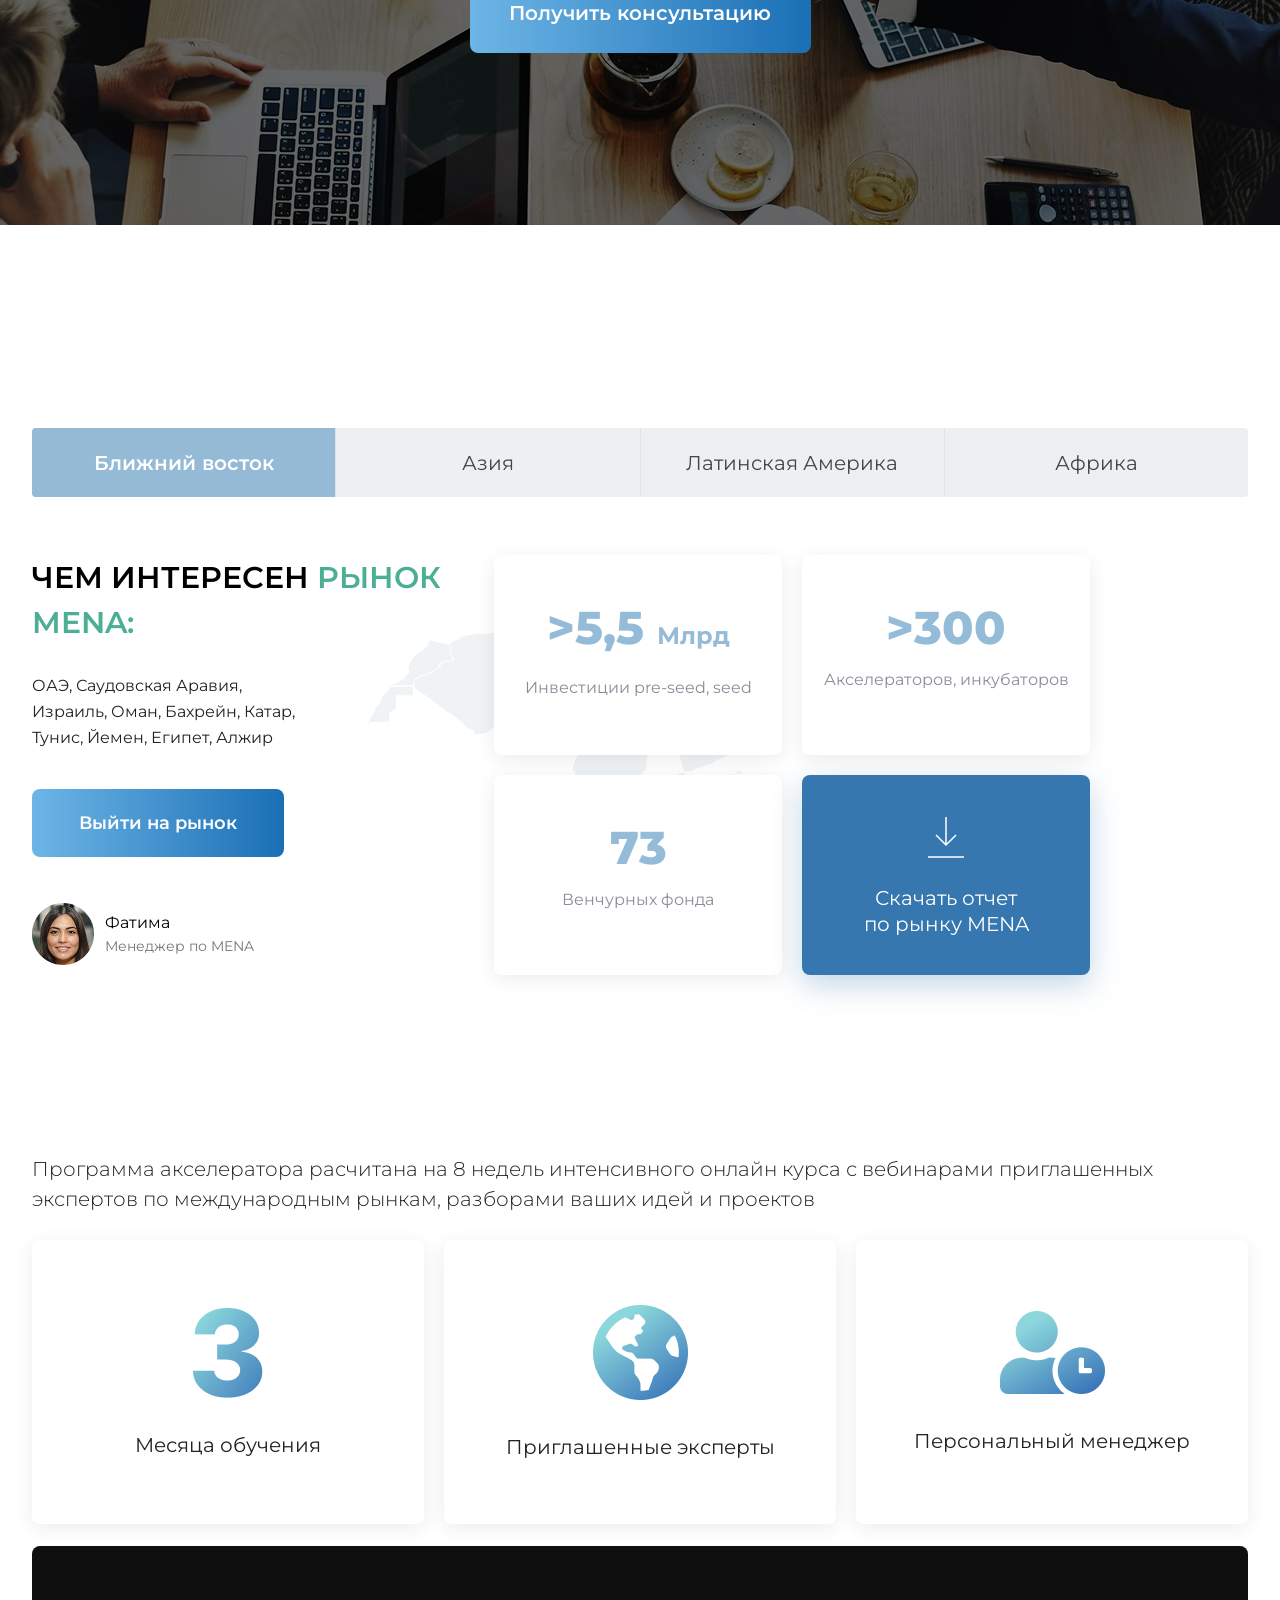
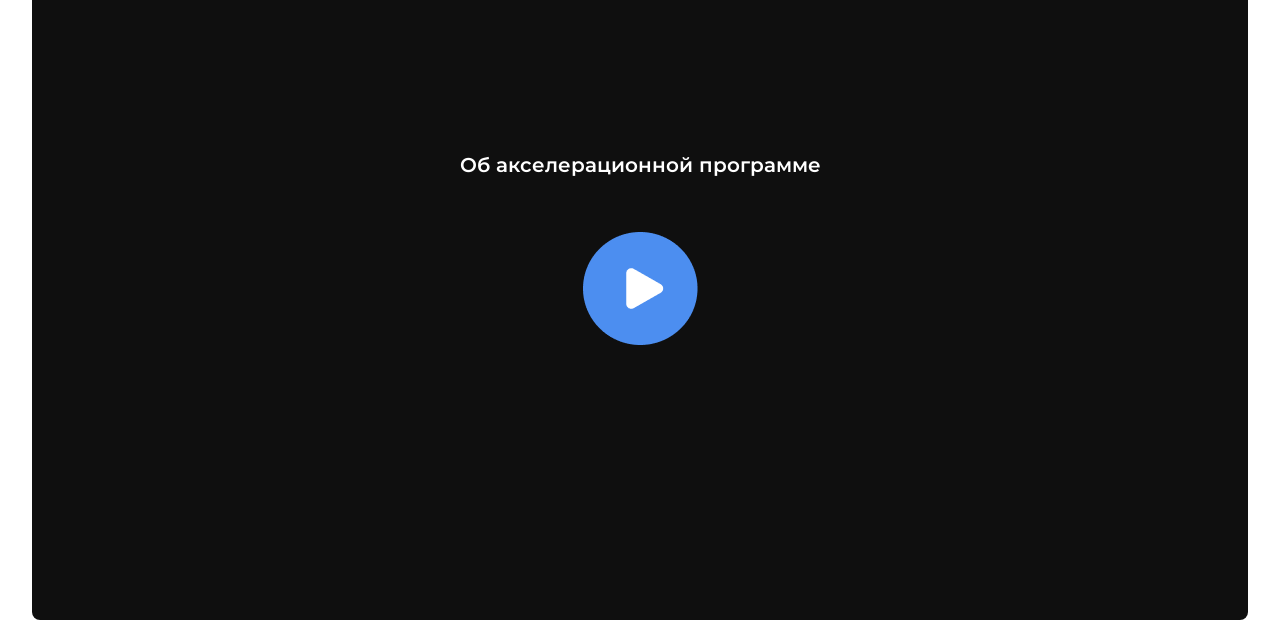
==== commit 84df8810: "fix: add style css" ====
--- a/exam.html
+++ b/exam.html
@@ -136,25 +136,22 @@
         <p class="about-text">Программа акселератора расчитана на 8 недель интенсивного онлайн курса с вебинарами приглашенных экспертов по международным рынкам, разборами ваших идей и проектов</p>
         <div class="about-cards">
             <div class="about-card">
-                <img src="img/icon-3.png" alt="">
+                <img src="./3.png" alt="">
                 <p class="about-card-text">Месяца обучения</p>
             </div>
             <div class="about-card">
-                <img src="img/icon-globe.png" alt="">
+                <img src="Vector-4.png" alt="">
                 <p class="about-card-text">Приглашенные эксперты</p>
             </div>
             <div class="about-card">
-                <img src="img/icon-manager.png" alt="">
+                <img src="Vector-3.png" alt="">
                 <p class="about-card-text">Персональный менеджер</p>
             </div>
         </div>
-        <div class="video">
+       <div class="video">
             <p class="video-title">Об акселерационной программе</p>
             <button class="play-btn">
-                <svg width="115" height="115" viewBox="0 0 115 115">
-                    <circle cx="57.5" cy="57.5" r="57.5" fill="#4d8df0"/>
-                    <path d="M45 38V77L79 57.5Z" fill="white" stroke="white" stroke-width="8" stroke-linejoin="round"/>
-                </svg>
+                <img src="Group 839.png" alt="">
             </button>
         </div>
     </section>
--- a/exam.css
+++ b/exam.css
@@ -346,6 +346,62 @@
     line-height: 26px;
     color: white;
 }
+.about-section{
+    max-width: 1216px;
+    margin: 120px auto 0;
+}
+.about-text{
+    margin-top: 30px;
+    font-size: 20px;
+    font-weight: 300;
+    line-height: 30px;
+    color: #222;
+}
+.about-cards{
+    margin-top: 26px;
+    display: flex;
+    gap: 20px;
+}
+.about-card{
+    height: 284px;
+    border-radius: 8px;
+    background-color: white;
+    box-shadow: 0 4px 20px rgba(0, 0, 0, 0.08);
+    flex: 1;
+    display: flex;
+    flex-direction: column;
+    align-items: center;
+    justify-content: center;
+}
+.about-card-text{
+    margin-top: 35px;
+    font-size: 20px;
+    line-height: 24px;
+    color: #222;
+}
+.video{
+    height: 674px;
+    margin-top: 22px;
+    padding-top: 207px;
+    border-radius: 8px;
+    background-color: #0f0f0f;
+    text-align: center;
+}
+.video-title{
+    font-size: 20px;
+    font-weight: 600;
+    line-height: 24px;
+}
+.play-btn{
+    margin-top: 55px;
+    border: none;
+    background: none;
+    cursor: pointer;
+}
+.play-btn img{
+    width: 115px;
+    display: block;
+}
 
 @media (max-width: 500px){
     .hero-section{
@@ -544,4 +600,170 @@
         border-radius: 4px;
         font-size: 16px;
     }
+     .market-section{
+        margin-top: 56px;
+        padding: 0 20px;
+        overflow: hidden;
+    }
+    .tabs{
+        height: 56px;
+        margin-top: 54px;
+    }
+    .tab{
+        padding: 0 6px;
+        font-size: 11px;
+        line-height: 16px;
+        text-align: center;
+    }
+    .market{
+        margin-top: 20px;
+        flex-direction: column;
+    }
+    .market-map{
+        width: 420px;
+        left: 0;
+        top: 70px;
+        z-index: -1;
+    }
+    .market-info{
+        display: contents;
+    }
+    .market-title{
+        font-size: 22px;
+        line-height: 30px;
+    }
+    .market-text{
+        width: 240px;
+        margin-top: 12px;
+        font-size: 15px;
+        line-height: 26px;
+    }
+    .manager{
+        margin-top: 31px;
+        gap: 10px;
+    }
+    .manager-img{
+        width: 46px;
+        height: 46px;
+    }
+    .manager-name{
+        font-size: 14px;
+        line-height: 20px;
+    }
+    .manager-job{
+        font-size: 12px;
+        line-height: 18px;
+    }
+    .stats{
+        margin-top: 32px;
+        grid-template-columns: 1fr 1fr;
+        grid-template-rows: 161px 108px;
+        gap: 19px 20px;
+        order: 2;
+    }
+    .stat{
+        height: auto;
+        padding: 0 10px;
+        border-radius: 6px;
+        box-shadow: 0 4px 24px rgba(0, 0, 0, 0.1);
+        display: flex;
+        flex-direction: column;
+        align-items: center;
+        justify-content: center;
+    }
+    .stat-num{
+        font-size: 28px;
+        line-height: 34px;
+    }
+    .stat-num span{
+        display: block;
+        font-size: 20px;
+        line-height: 24px;
+    }
+    .stat-text{
+        margin-top: 8px;
+        font-size: 13px;
+        line-height: 20px;
+    }
+    .stat-download{
+        padding-top: 0;
+        background-color: #1275b5;
+    }
+    .stat-download svg{
+        width: 24px;
+    }
+    .download-text{
+        margin-top: 12px;
+        font-size: 14px;
+        line-height: 20px;
+    }
+    .market-btn{
+        width: 100%;
+        height: 54px;
+        margin-top: 12px;
+        border-radius: 4px;
+        font-size: 20px;
+        order: 3;
+    }
+    .about-section{
+        margin-top: 56px;
+        padding: 0 20px;
+    }
+    .about-text{
+        margin-top: 14px;
+        padding: 0 10px;
+        font-size: 14px;
+        font-weight: 400;
+        line-height: 22px;
+        text-align: center;
+        color: #444;
+    }
+    .about-cards{
+        margin-top: 19px;
+        flex-direction: column;
+        gap: 10px;
+    }
+    .about-card{
+        height: 142px;
+        padding-left: 22px;
+        box-shadow: 0 4px 24px rgba(0, 0, 0, 0.1);
+        flex: none;
+        flex-direction: row;
+        justify-content: flex-start;
+        gap: 10px;
+    }
+    .about-icon{
+        width: 70px;
+        display: flex;
+        justify-content: center;
+    }
+    .icon-3{
+        width: 39px;
+    }
+    .icon-globe{
+        width: 52px;
+    }
+    .icon-manager{
+        width: 57px;
+    }
+    .about-card-text{
+        margin-top: 0;
+        font-size: 16px;
+    }
+    .video{
+        height: auto;
+        margin-top: 10px;
+        padding: 32px 20px;
+        border-radius: 4px;
+    }
+    .video-title{
+        font-size: 18px;
+        line-height: 28px;
+    }
+    .play-btn{
+        margin-top: 18px;
+    }
+    .play-btn img{
+        width: 63px;
+    }
 }
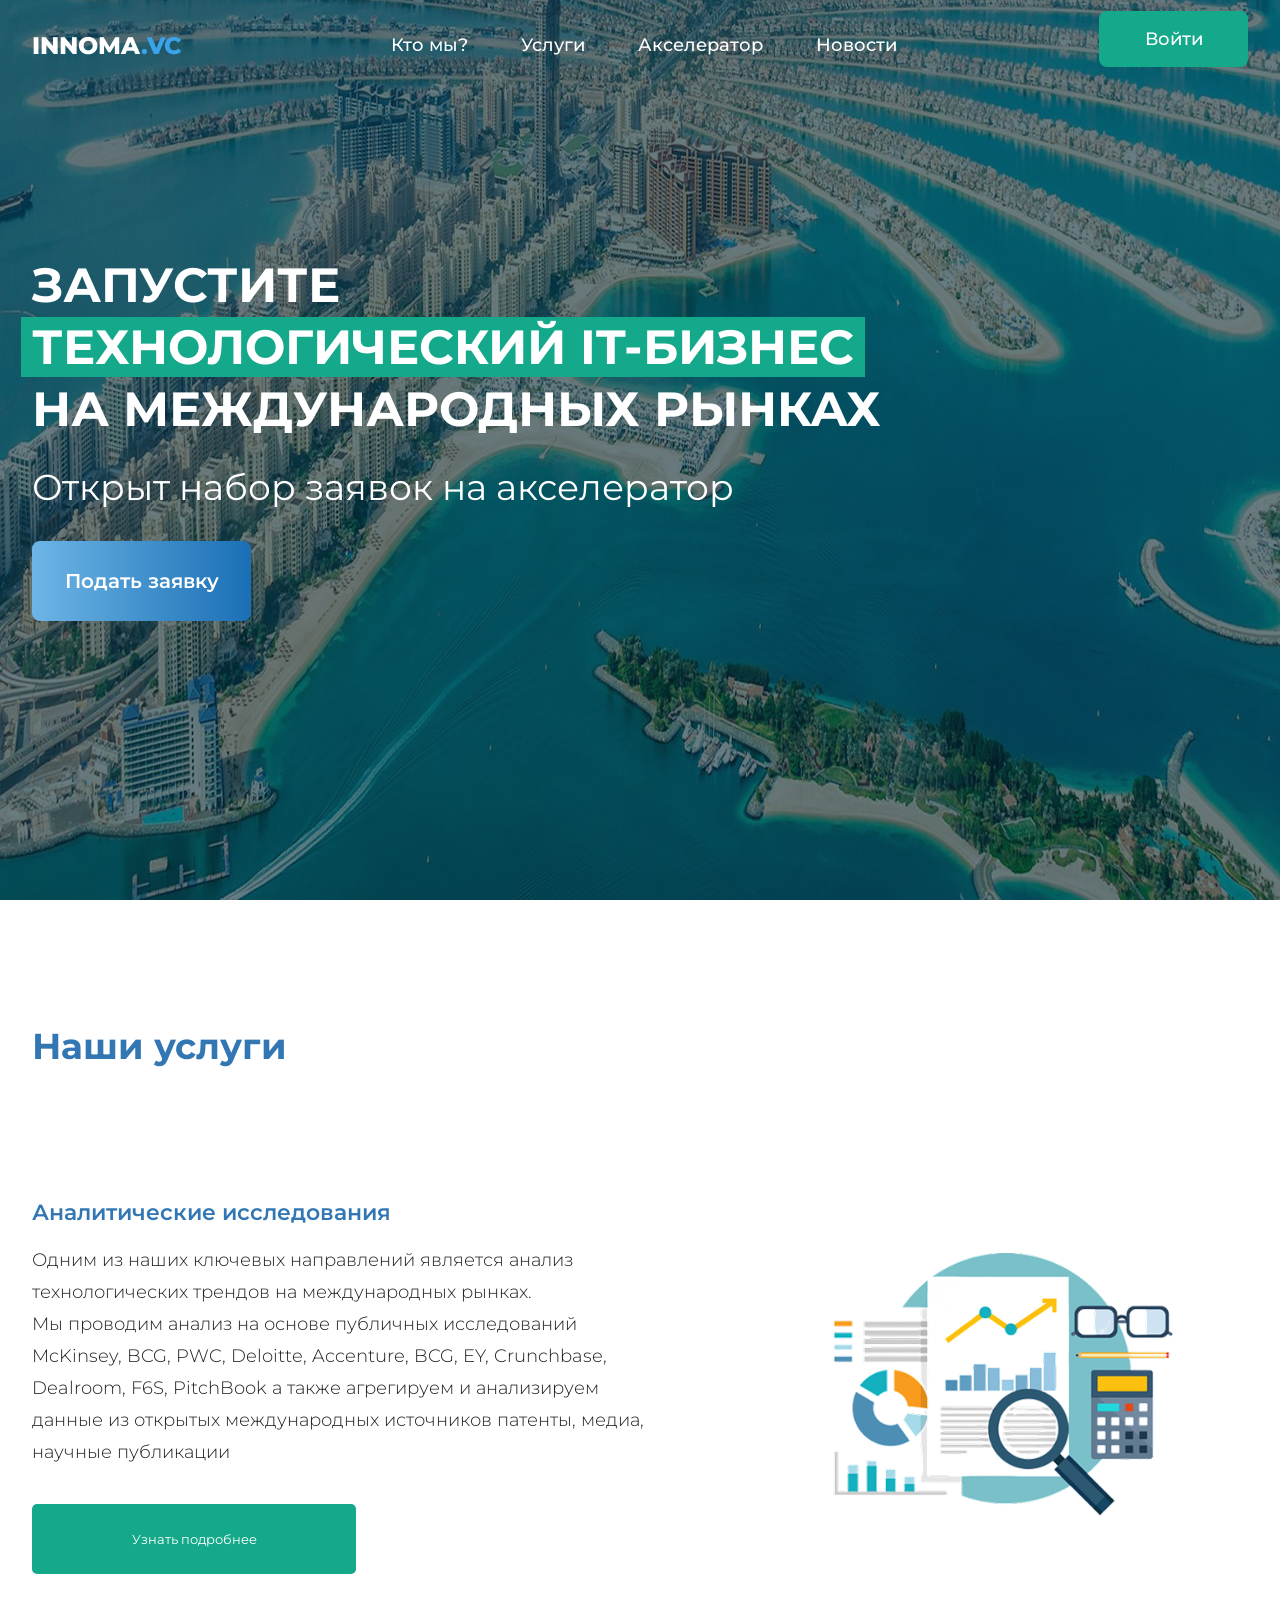
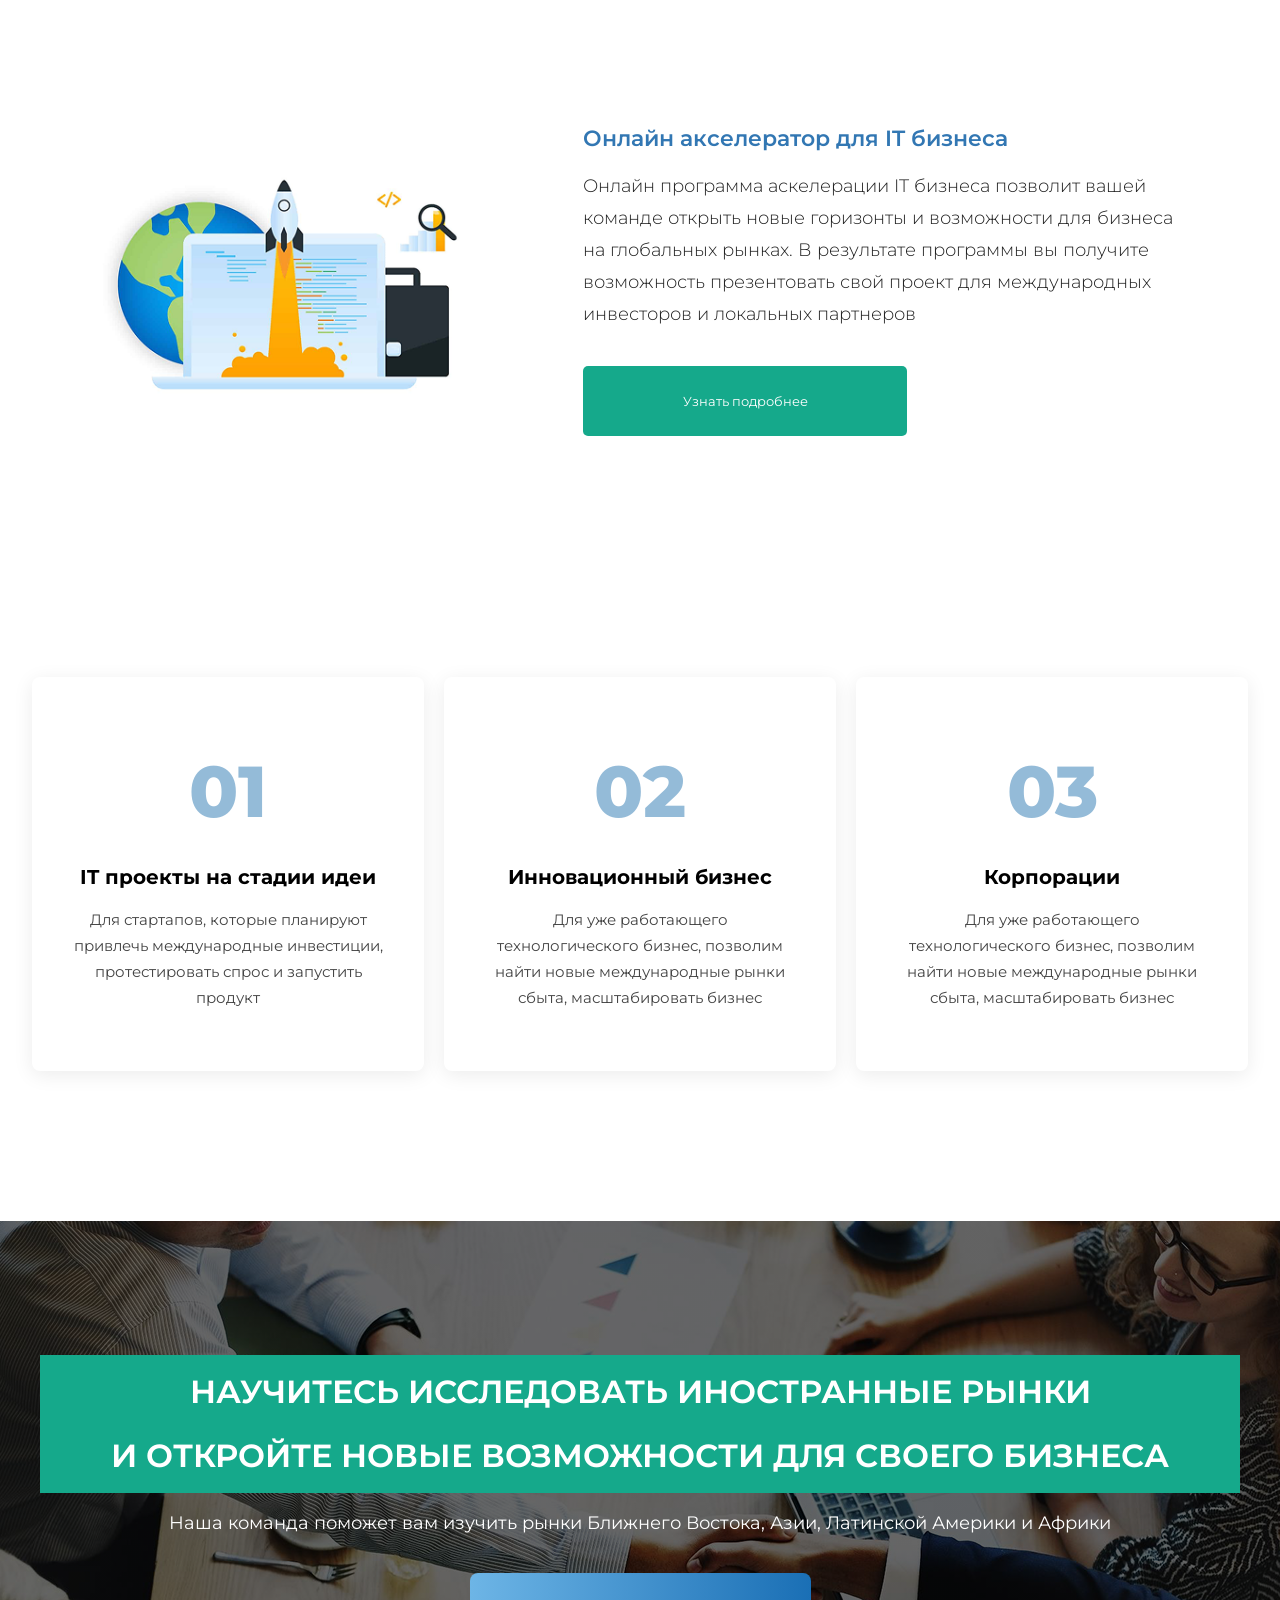
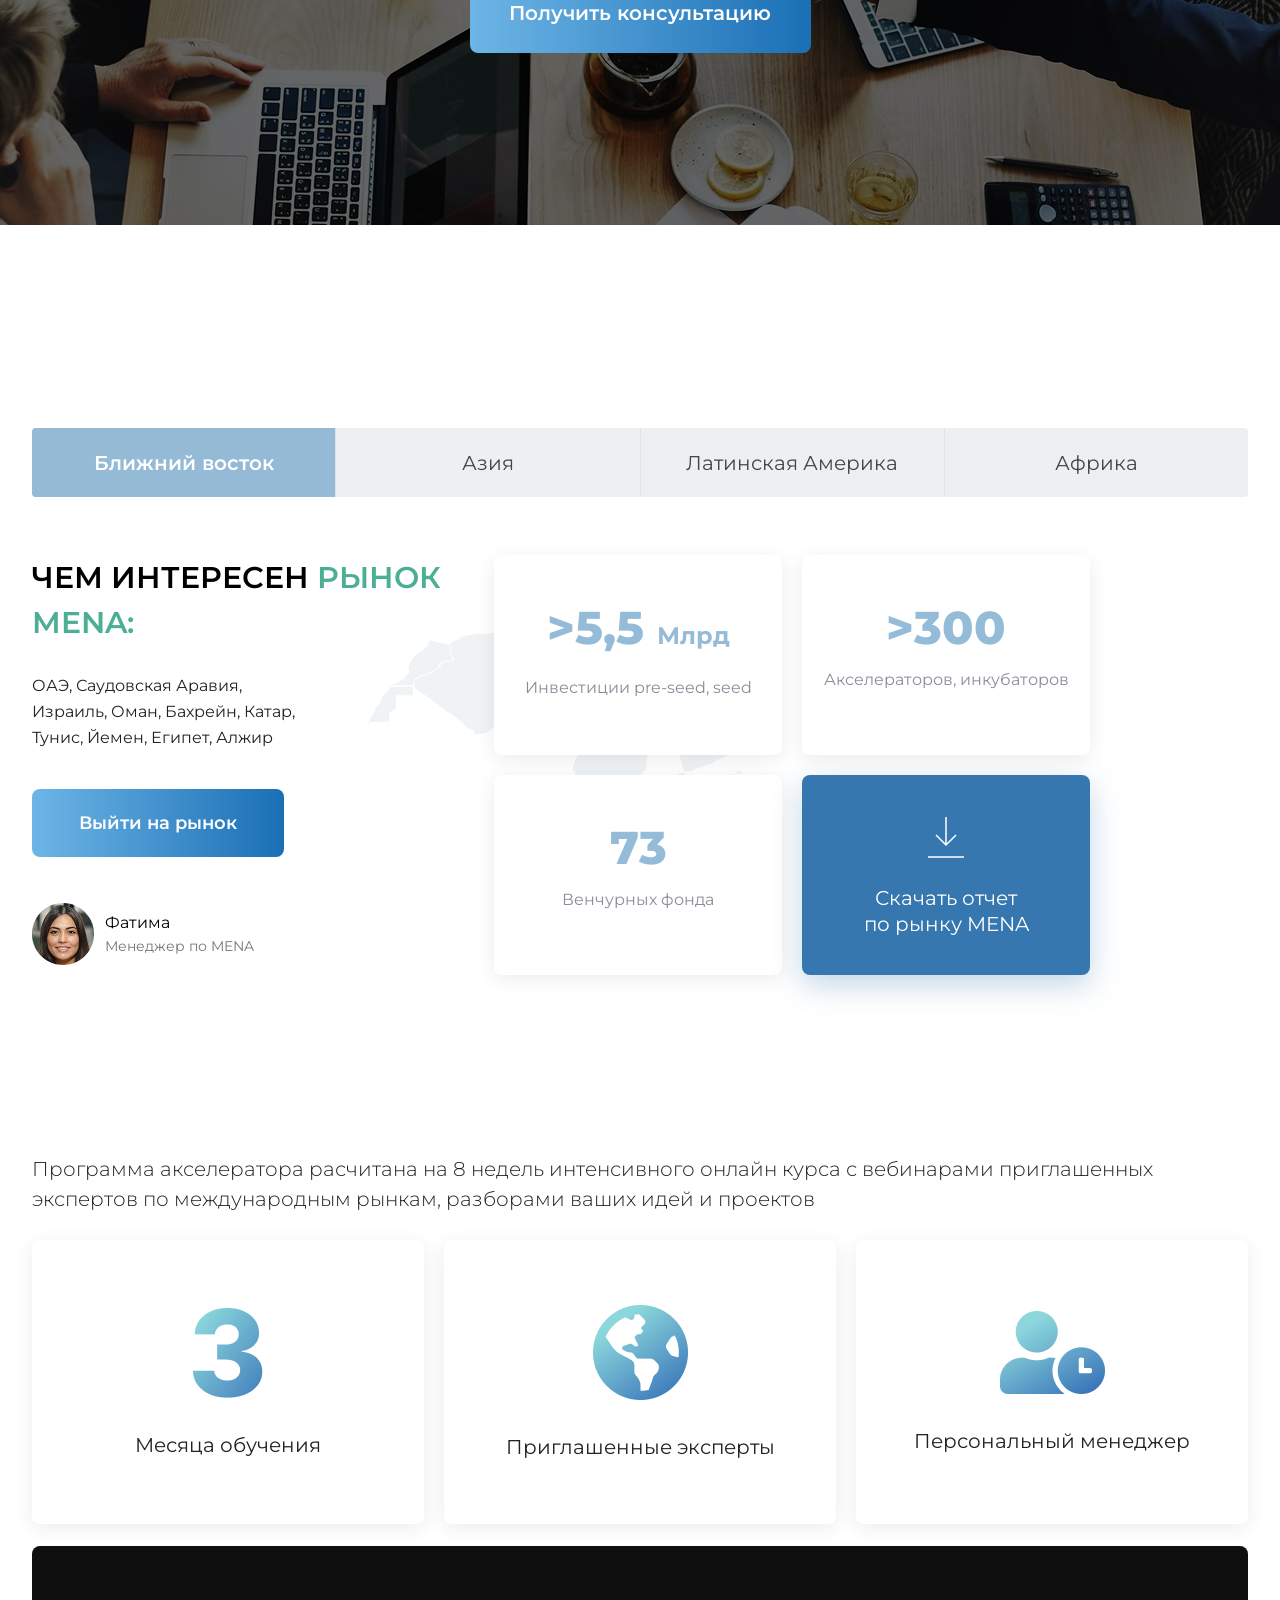
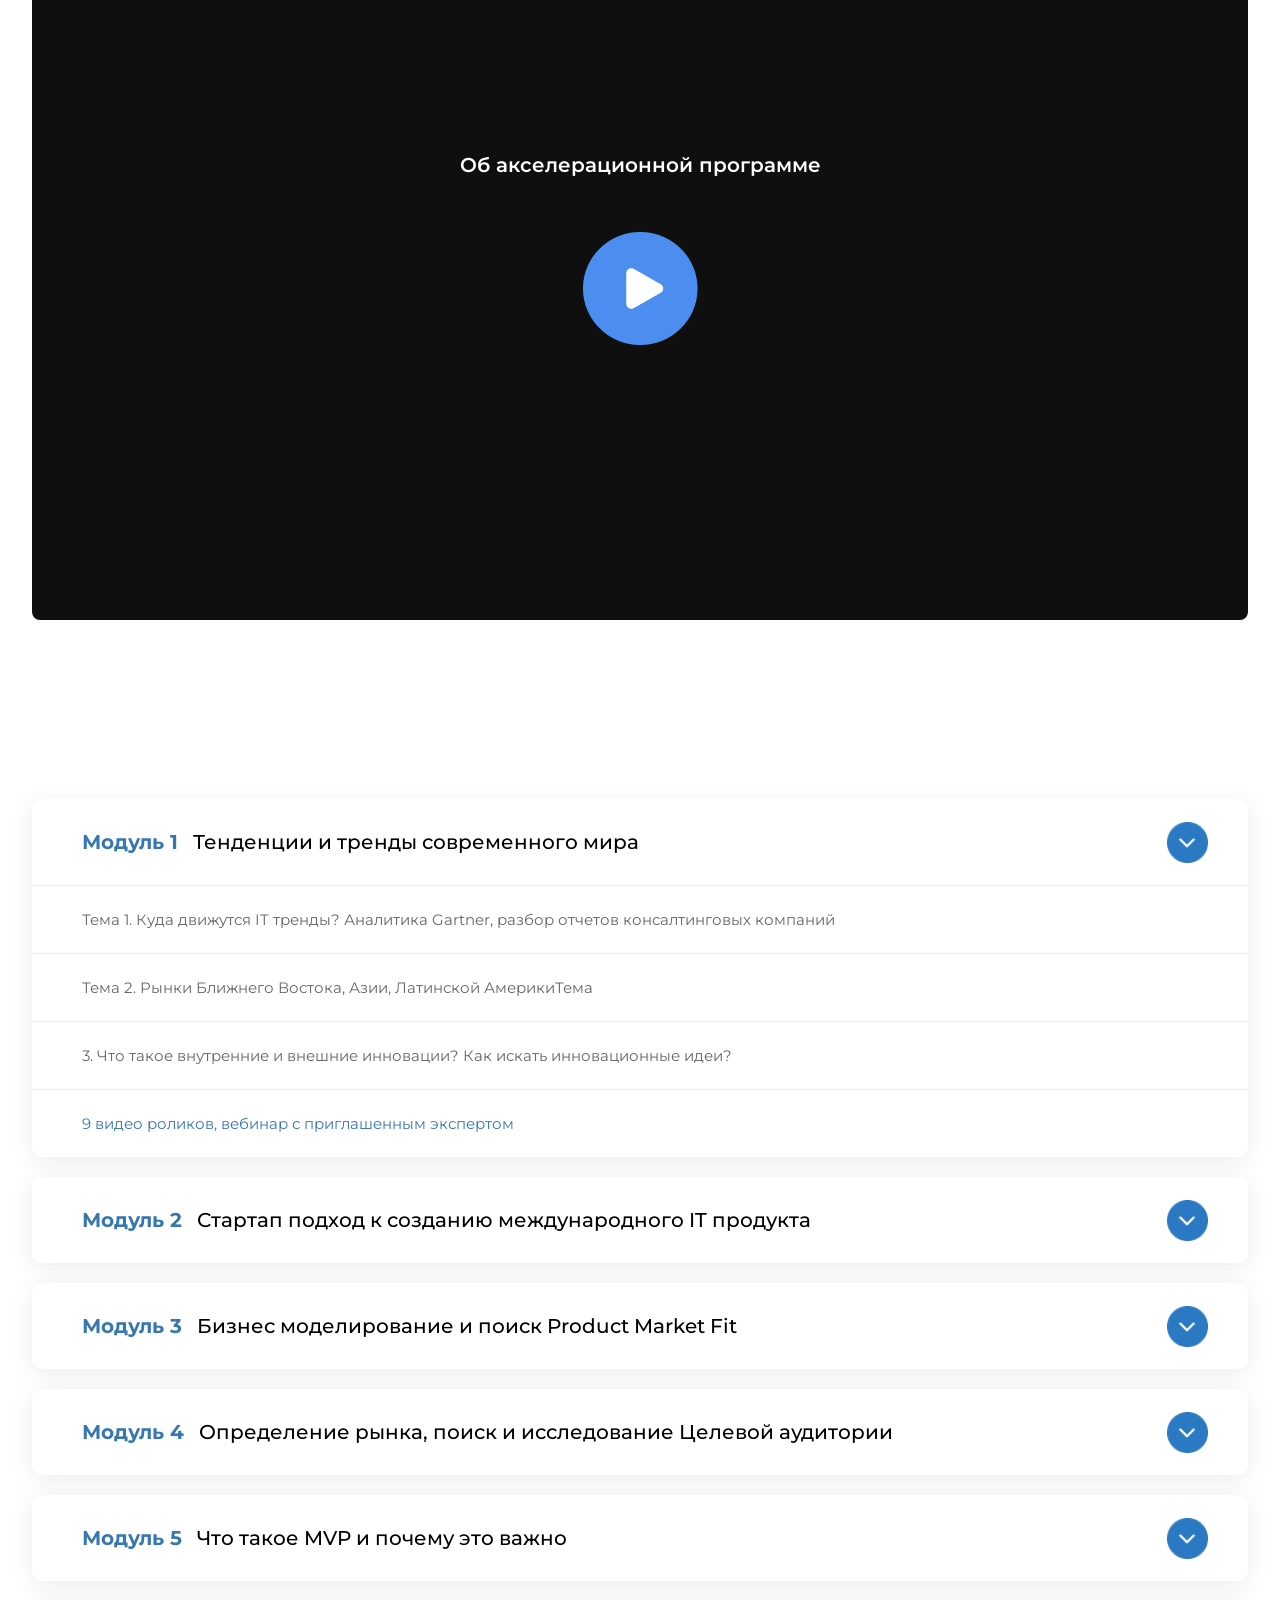
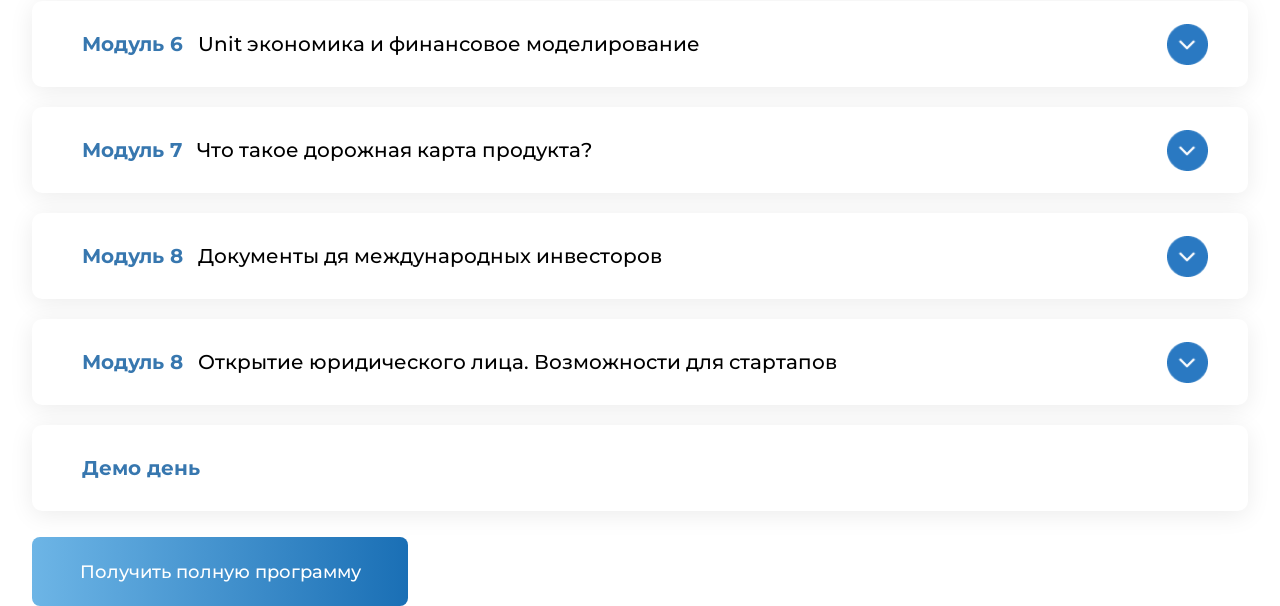
==== commit 4df0c2e8: "fead: add any section and style css" ====
--- a/exam.html
+++ b/exam.html
@@ -155,5 +155,82 @@
             </button>
         </div>
     </section>
+
+     <section class="program-section">
+        <h2 class="sec-title">Программа акселератора</h2>
+        <div class="modules">
+            <details class="module" open>
+                <summary class="module-head">
+                    <p class="module-name">Модуль 1</p>
+                    <p class="module-title">Тенденции и тренды современного мира</p>
+                    <span class="arrow"><img class="arrow-down" src="Group 667.png" alt=""><img class="arrow-up" src="Group 1017.png" alt=""></span>
+                </summary>
+                <p class="topic">Тема 1. Куда движутся IT тренды? Аналитика Gartner, разбор отчетов консалтинговых компаний</p>
+                <p class="topic">Тема 2. Рынки Ближнего Востока, Азии, Латинской АмерикиТема</p>
+                <p class="topic">3. Что такое внутренние и внешние инновации? Как искать инновационные идеи?</p>
+                <p class="topic topic-link">9 видео роликов, вебинар с приглашенным экспертом</p>
+            </details>
+            <details class="module">
+                <summary class="module-head">
+                    <p class="module-name">Модуль 2</p>
+                    <p class="module-title">Стартап подход к созданию международного IT продукта</p>
+                    <span class="arrow"><img class="arrow-down" src="" alt=""><img class="arrow-up" src="Group 1017.png" alt=""></span>
+                </summary>
+            </details>
+            <details class="module">
+                <summary class="module-head">
+                    <p class="module-name">Модуль 3</p>
+                    <p class="module-title">Бизнес моделирование и поиск Product Market Fit</p>
+                    <span class="arrow"><img class="arrow-down" src="" alt=""><img class="arrow-up" src="Group 1017.png" alt=""></span>
+                </summary>
+            </details>
+            <details class="module">
+                <summary class="module-head">
+                    <p class="module-name">Модуль 4</p>
+                    <p class="module-title">Определение рынка, поиск и исследование Целевой аудитории</p>
+                    <span class="arrow"><img class="arrow-down" src="" alt=""><img class="arrow-up" src="Group 1017.png" alt=""></span>
+                </summary>
+            </details>
+            <details class="module">
+                <summary class="module-head">
+                    <p class="module-name">Модуль 5</p>
+                    <p class="module-title">Что такое MVP и почему это важно</p>
+                    <span class="arrow"><img class="arrow-down" src="" alt=""><img class="arrow-up" src="Group 1017.png" alt=""></span>
+                </summary>
+            </details>
+            <details class="module">
+                <summary class="module-head">
+                    <p class="module-name">Модуль 6</p>
+                    <p class="module-title">Unit экономика и финансовое моделирование</p>
+                    <span class="arrow"><img class="arrow-down" src="" alt=""><img class="arrow-up" src="Group 1017.png" alt=""></span>
+                </summary>
+            </details>
+            <details class="module">
+                <summary class="module-head">
+                    <p class="module-name">Модуль 7</p>
+                    <p class="module-title">Что такое дорожная карта продукта?</p>
+                    <span class="arrow"><img class="arrow-down" src="" alt=""><img class="arrow-up" src="Group 1017.png" alt=""></span>
+                </summary>
+            </details>
+            <details class="module">
+                <summary class="module-head">
+                    <p class="module-name">Модуль 8</p>
+                    <p class="module-title">Документы дя международных инвесторов</p>
+                    <span class="arrow"><img class="arrow-down" src="" alt=""><img class="arrow-up" src="Group 1017.png" alt=""></span>
+                </summary>
+            </details>
+            <details class="module">
+                <summary class="module-head">
+                    <p class="module-name">Модуль 8</p>
+                    <p class="module-title">Открытие юридического лица. Возможности для стартапов</p>
+                    <span class="arrow"><img class="arrow-down" src="" alt=""><img class="arrow-up" src="Group 1017.png" alt=""></span>
+                </summary>
+            </details>
+            <div class="module module-demo">
+                <p class="module-name">Демо день</p>
+            </div>
+        </div>
+        <button class="blue-btn program-btn">Получить полную программу</button>
+    </section>
 </body>
 </html>
--- a/exam.css
+++ b/exam.css
@@ -402,6 +402,85 @@
     width: 115px;
     display: block;
 }
+.program-section{
+    max-width: 1216px;
+    margin: 120px auto 0;
+}
+.modules{
+    margin-top: 30px;
+}
+.module{
+    margin-bottom: 20px;
+    border-radius: 10px;
+    background-color: white;
+    box-shadow: 0 4px 24px rgba(0, 0, 0, 0.08);
+    overflow: hidden;
+}
+.module-head{
+    height: 86px;
+    padding-left: 50px;
+    display: flex;
+    align-items: center;
+    list-style: none;
+    cursor: pointer;
+}
+.module-head::-webkit-details-marker{
+    display: none;
+}
+.module-name{
+    font-size: 20px;
+    font-weight: 700;
+    color: #3777af;
+}
+.module-title{
+    margin-left: 15px;
+    font-size: 20px;
+    font-weight: 500;
+    color: #000;
+}
+.module-demo{
+    height: 86px;
+    padding-left: 50px;
+    display: flex;
+    align-items: center;
+}
+.arrow{
+    width: 41px;
+    height: 41px;
+    margin: 0 40px 0 auto;
+}
+.arrow img{
+    width: 100%;
+    display: block;
+}
+.arrow-up{
+    display: none;
+}
+.module[open] .arrow-down{
+    display: none;
+}
+.module[open] .arrow-up{
+    display: block;
+}
+.topic{
+    height: 68px;
+    padding-left: 50px;
+    border-top: 1px solid #eee;
+    display: flex;
+    align-items: center;
+    font-size: 15px;
+    color: #666;
+}
+.topic-link{
+    color: #3777af;
+}
+.program-btn{
+    width: 376px;
+    height: 69px;
+    margin-top: 6px;
+    font-size: 18px;
+    font-weight: 500;
+}
 
 @media (max-width: 500px){
     .hero-section{
@@ -766,4 +845,78 @@
     .play-btn img{
         width: 63px;
     }
+     .program-section{
+        margin-top: 56px;
+        padding: 0 20px;
+    }
+    .modules{
+        margin-top: 20px;
+    }
+    .module{
+        margin-bottom: 22px;
+        border-radius: 10px;
+        box-shadow: 0 4px 24px rgba(0, 0, 0, 0.1);
+        overflow: visible;
+    }
+    .module[open]{
+        margin-bottom: 13px;
+    }
+    .module-head{
+        height: auto;
+        min-height: 0;
+        padding: 15px 20px 18px;
+        flex-wrap: wrap;
+        justify-content: center;
+        text-align: center;
+        position: relative;
+    }
+    .module-name{
+        font-size: 14px;
+        line-height: 20px;
+    }
+    .module-weeks{
+        margin-left: 20px;
+        display: block;
+        font-size: 14px;
+        line-height: 20px;
+        color: #333;
+    }
+    .module-title{
+        width: 100%;
+        margin-left: 0;
+        font-size: 14px;
+        line-height: 22px;
+    }
+    .module-demo{
+        height: 92px;
+        padding-left: 0;
+        justify-content: center;
+        position: relative;
+    }
+    .arrow,
+    .arrow-demo{
+        width: 24px;
+        height: 24px;
+        margin: 0;
+        display: block;
+        position: absolute;
+        left: 50%;
+        bottom: -12px;
+        transform: translateX(-50%);
+    }
+    .topic{
+        height: auto;
+        min-height: 60px;
+        padding: 10px 15px;
+        font-size: 14px;
+        line-height: 20px;
+        color: #777;
+    }
+    .program-btn{
+        width: 100%;
+        height: 50px;
+        margin-top: 6px;
+        border-radius: 4px;
+        font-size: 16px;
+    }
 }
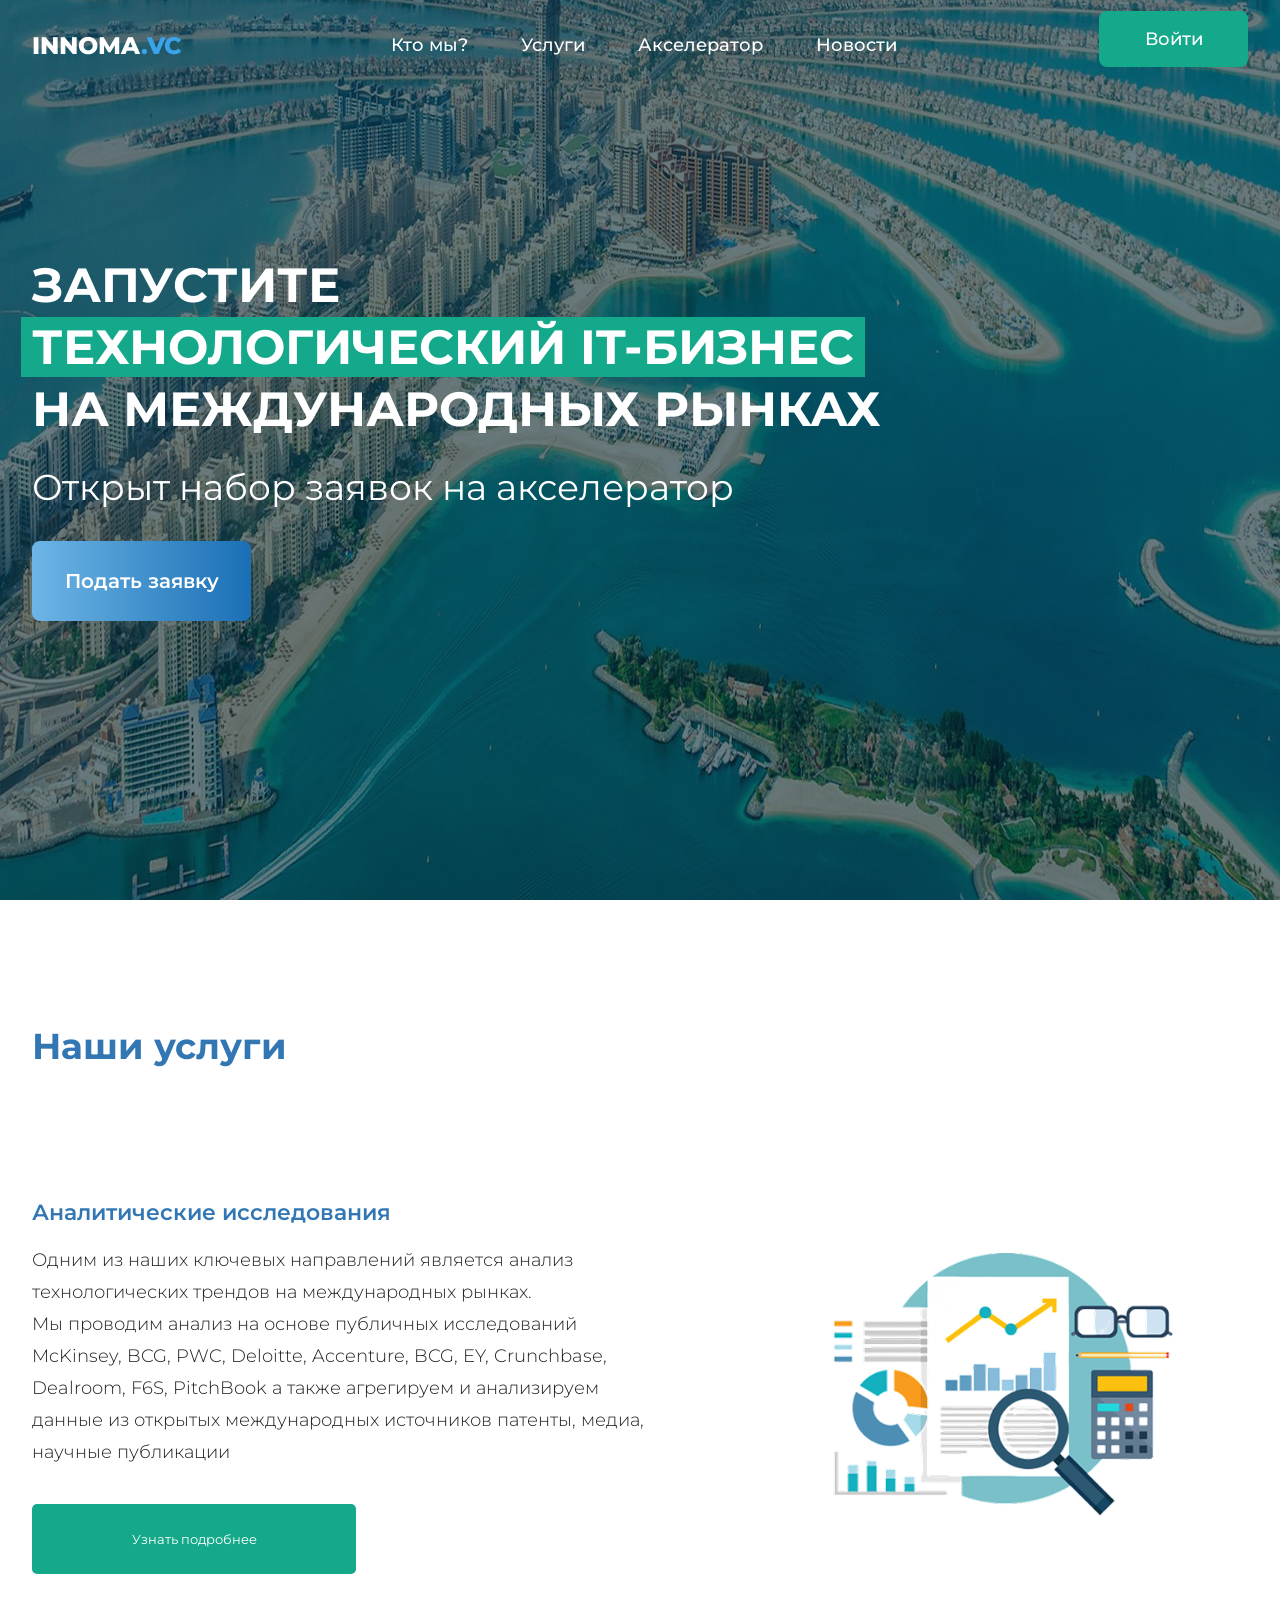
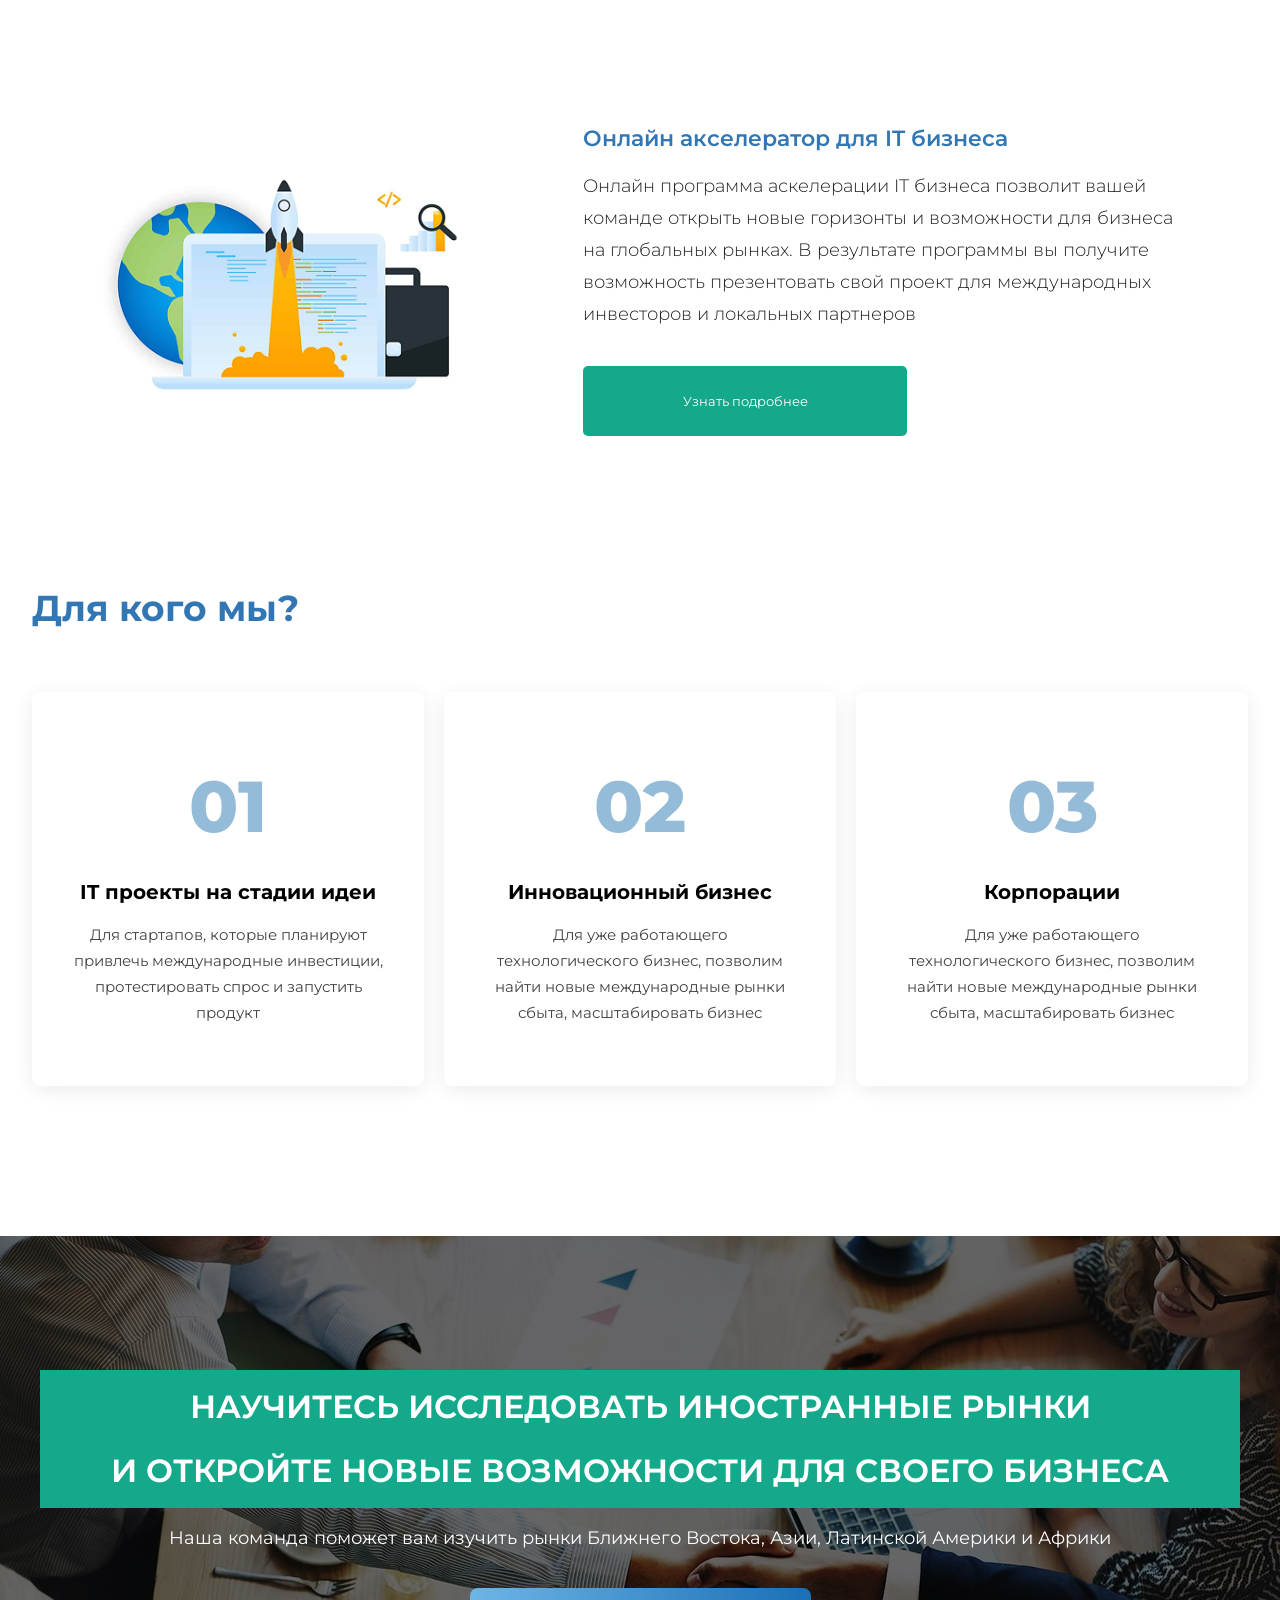
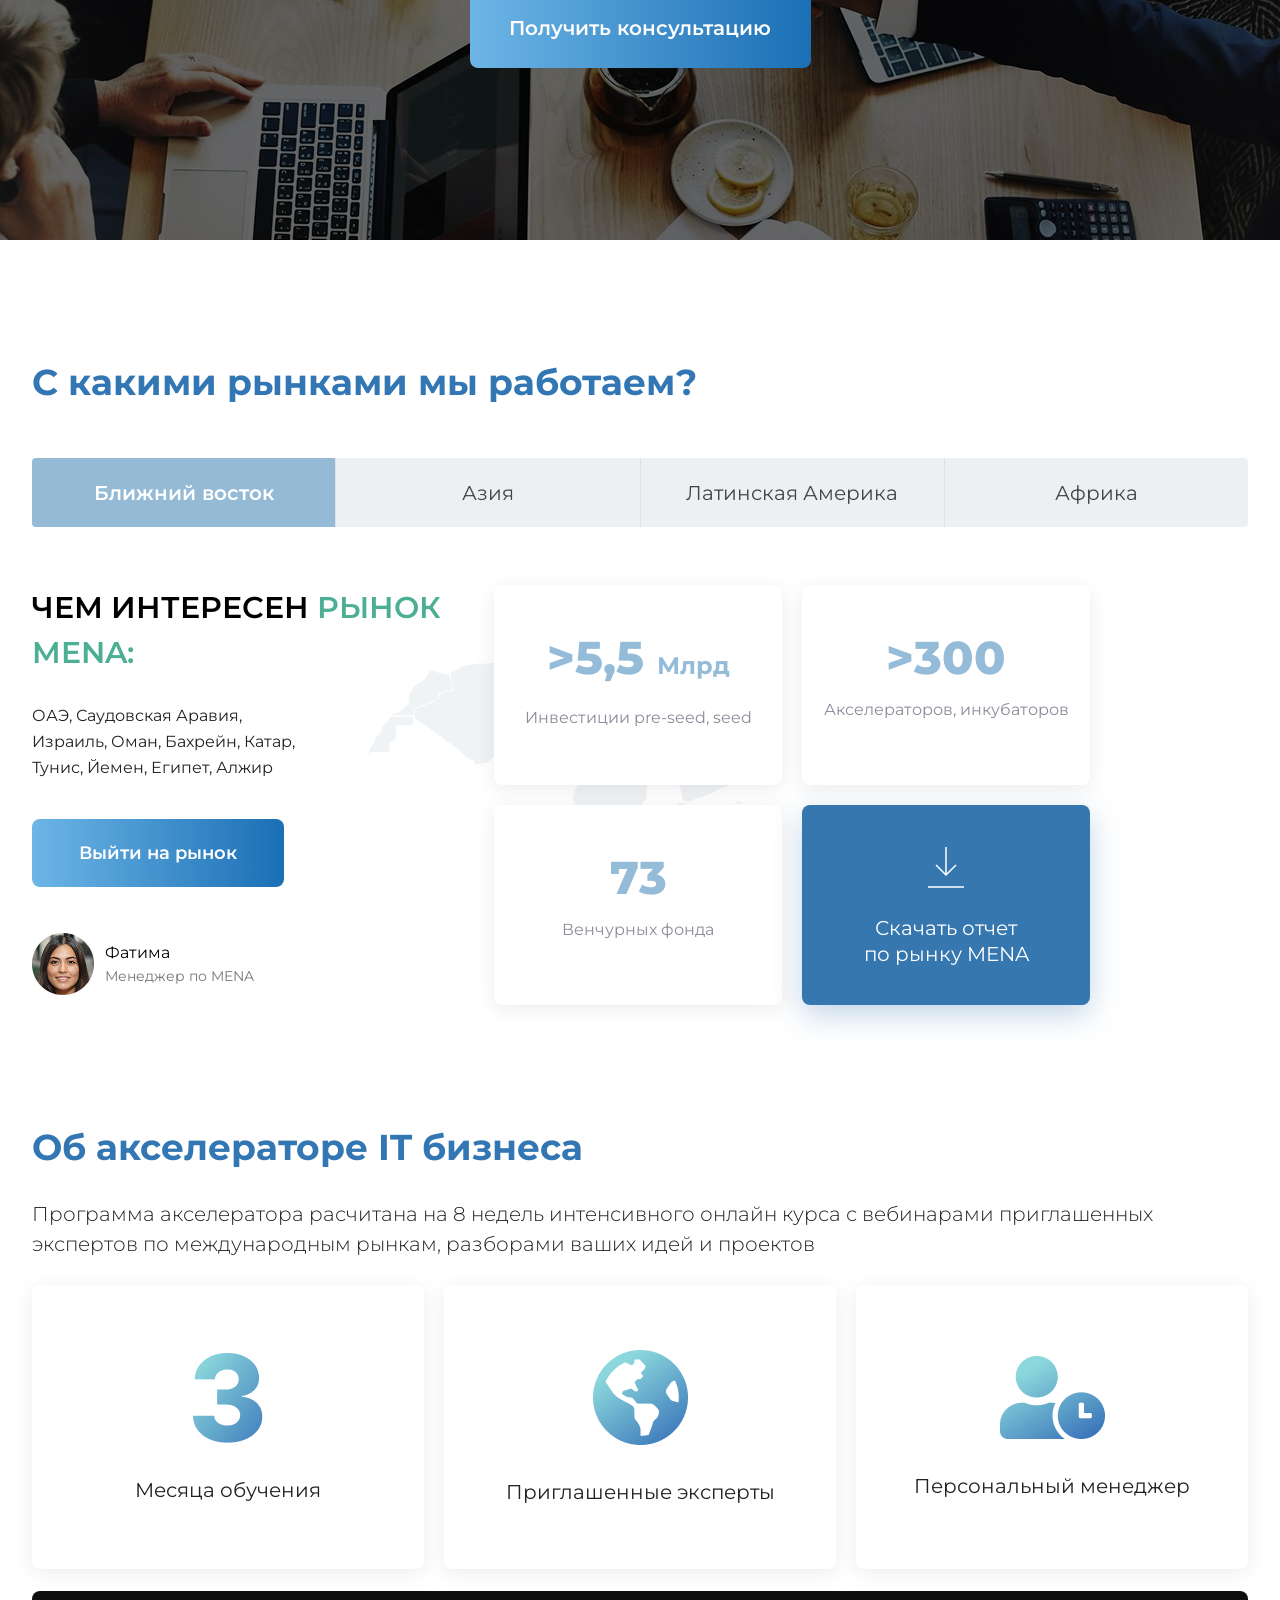
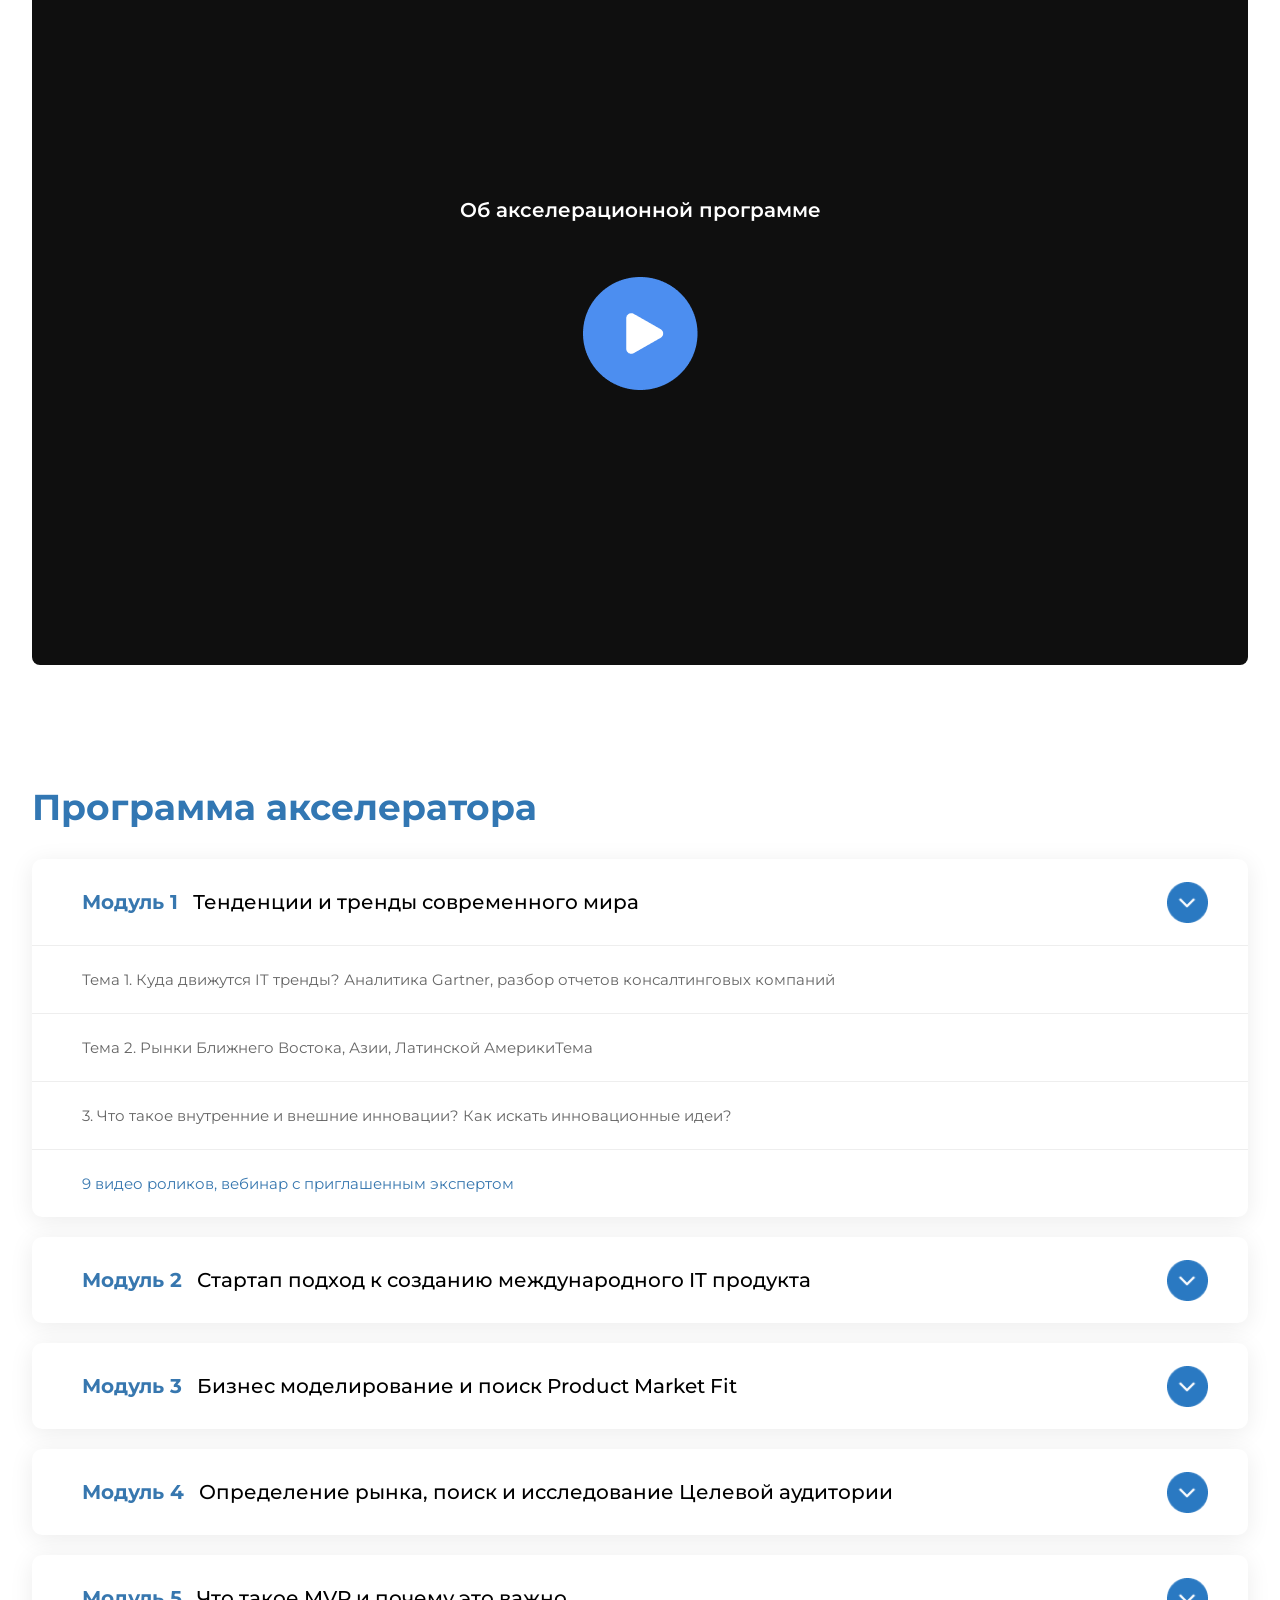
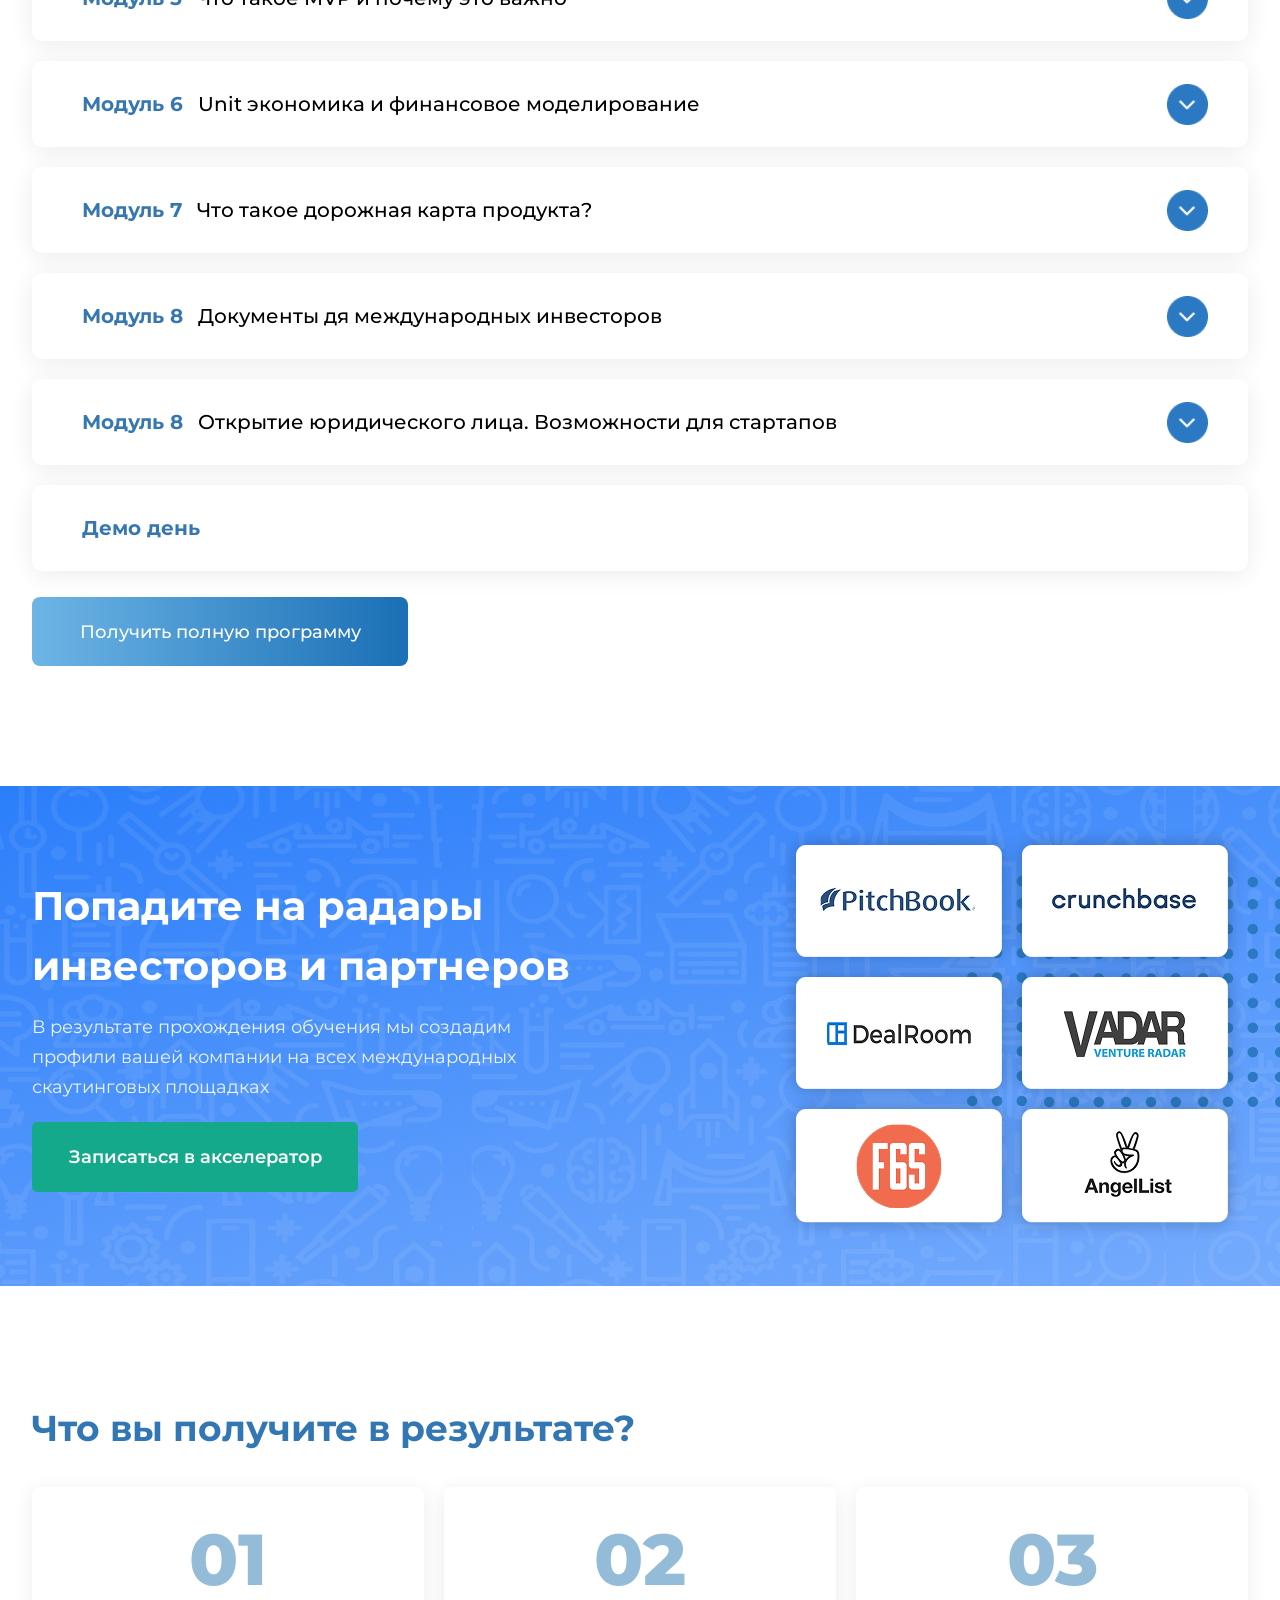
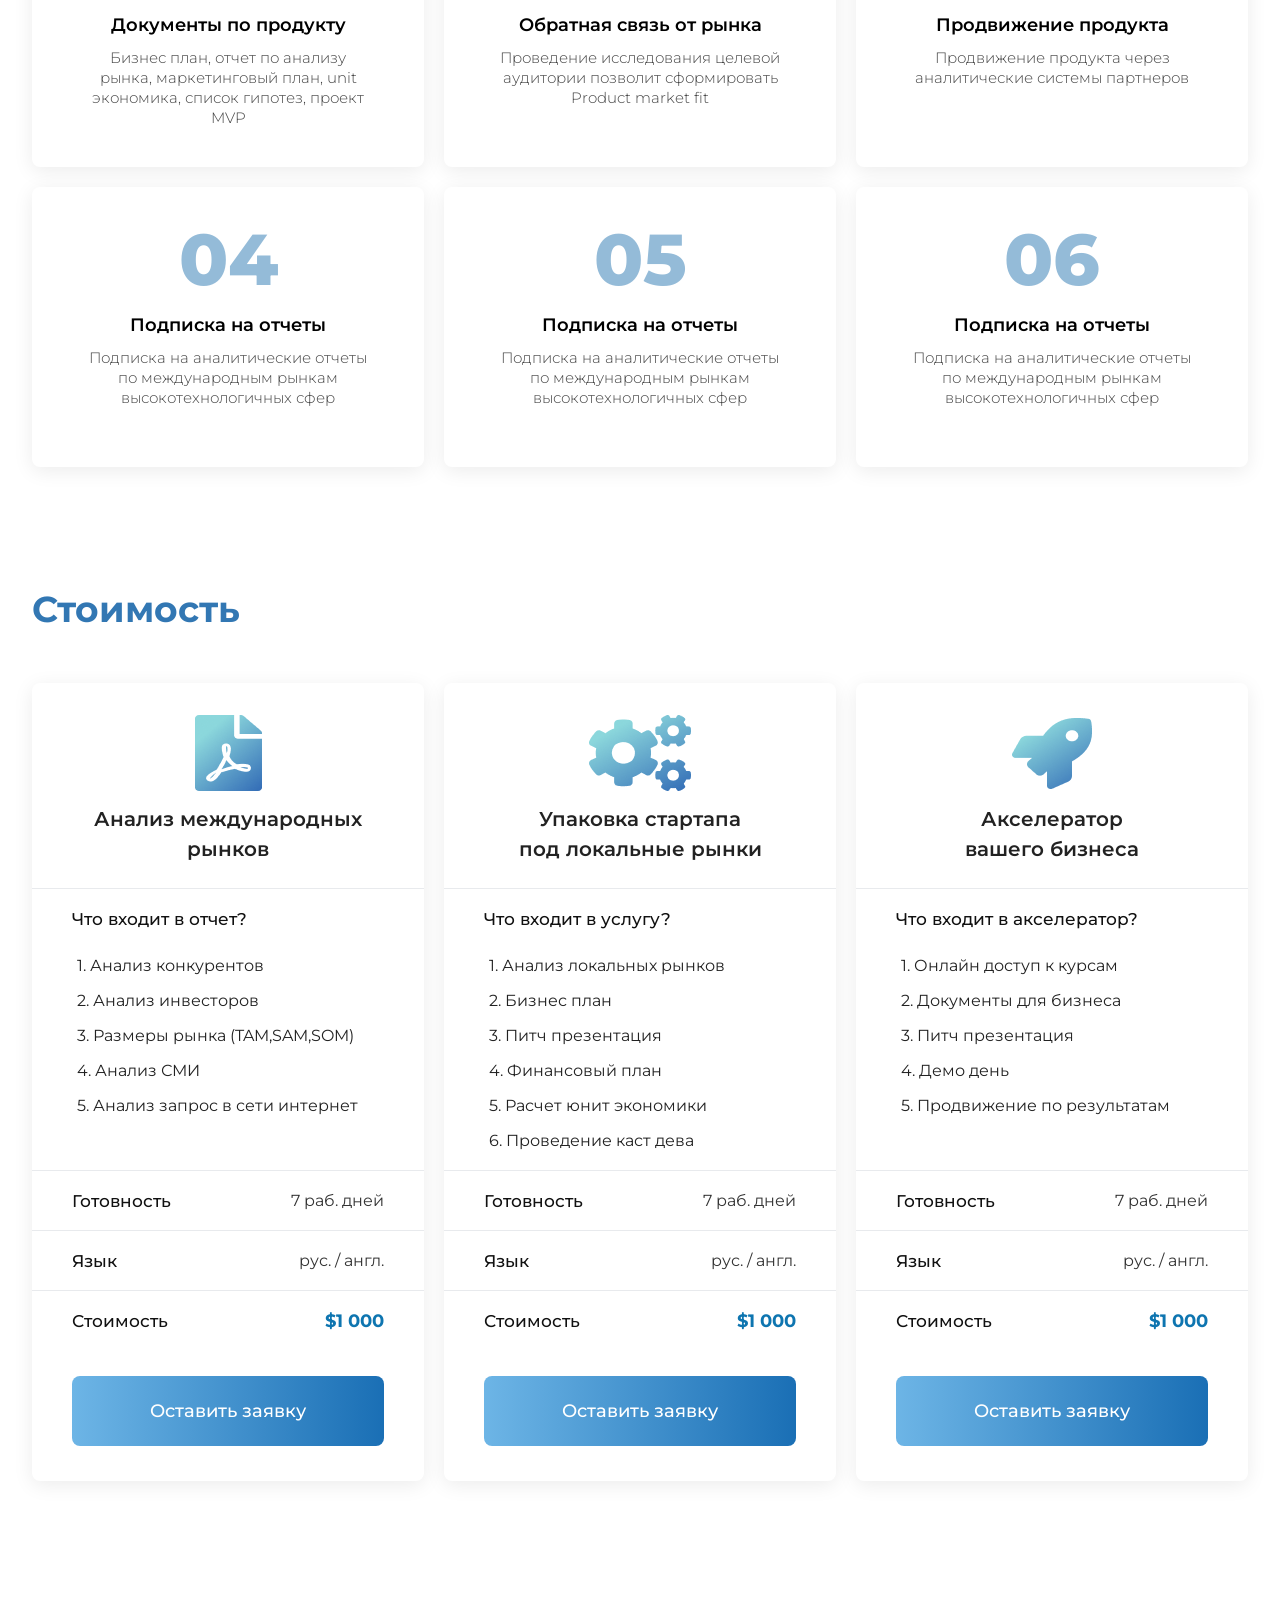
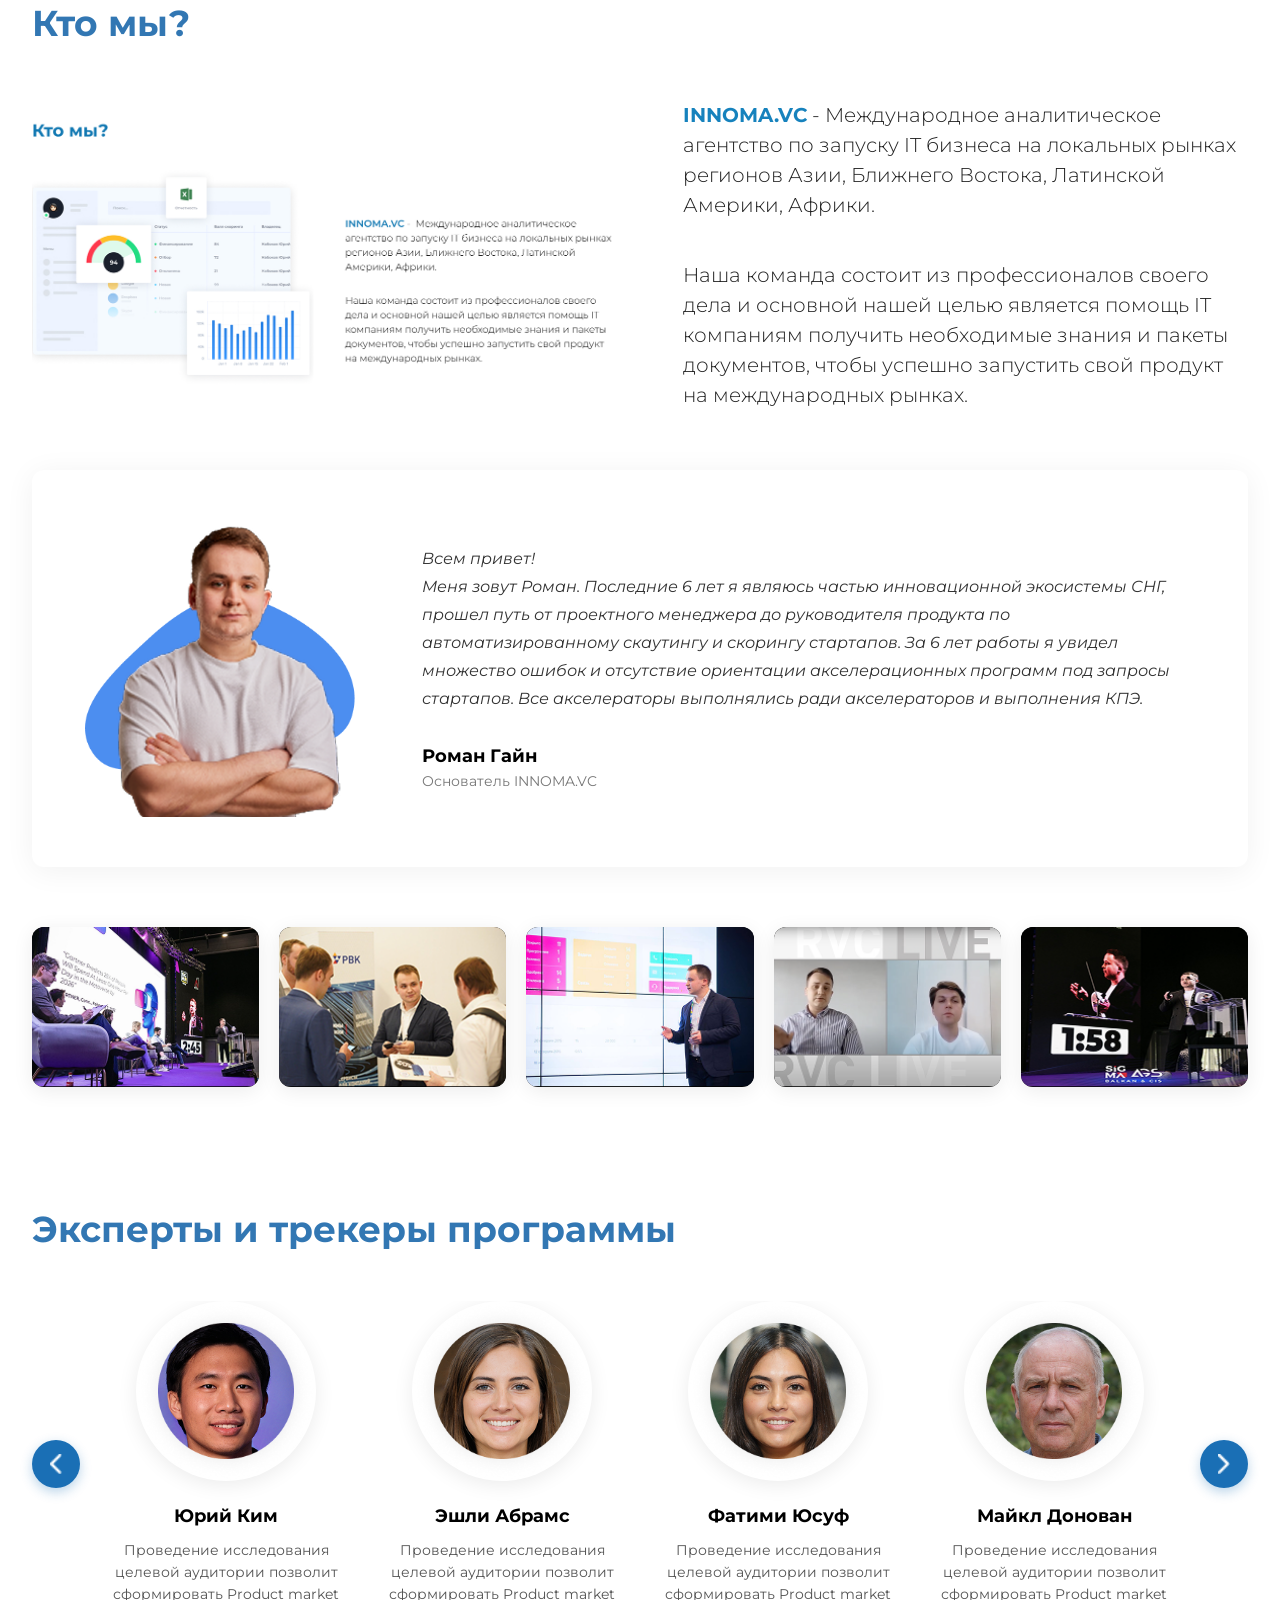
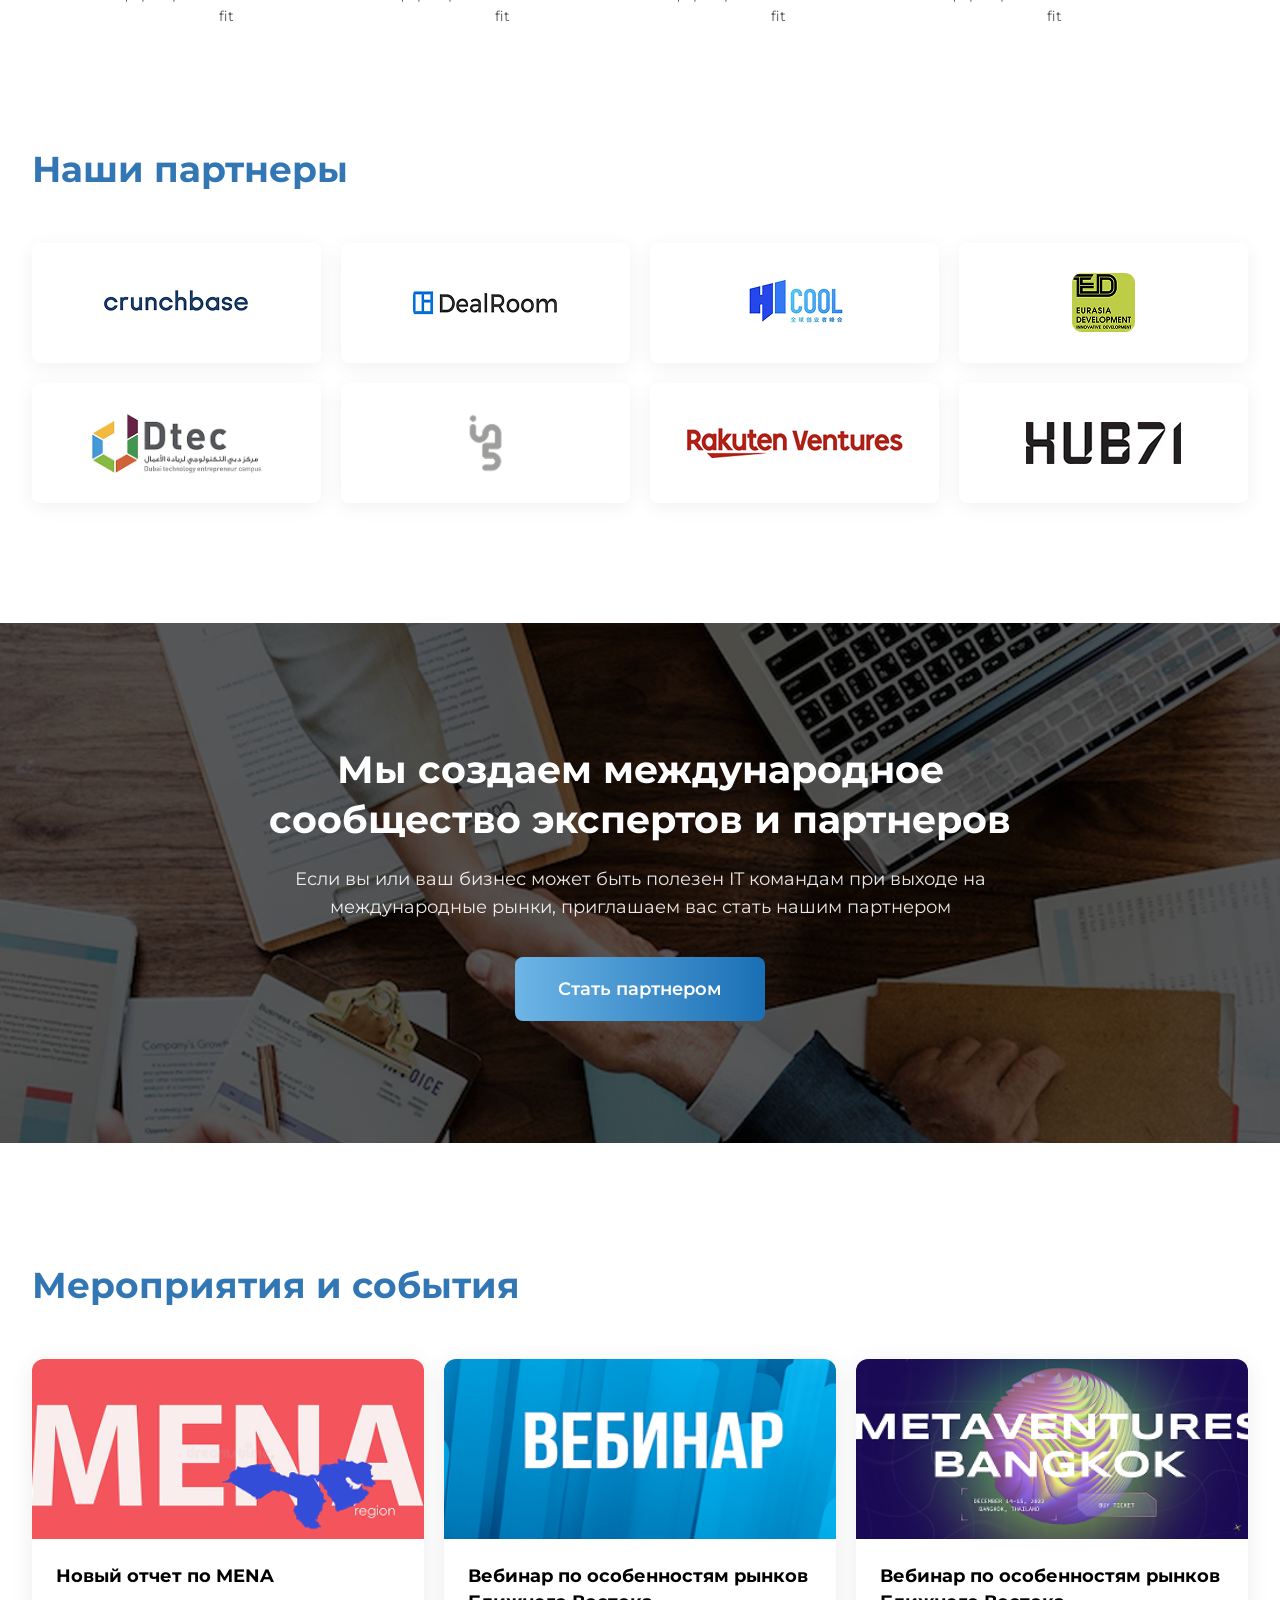
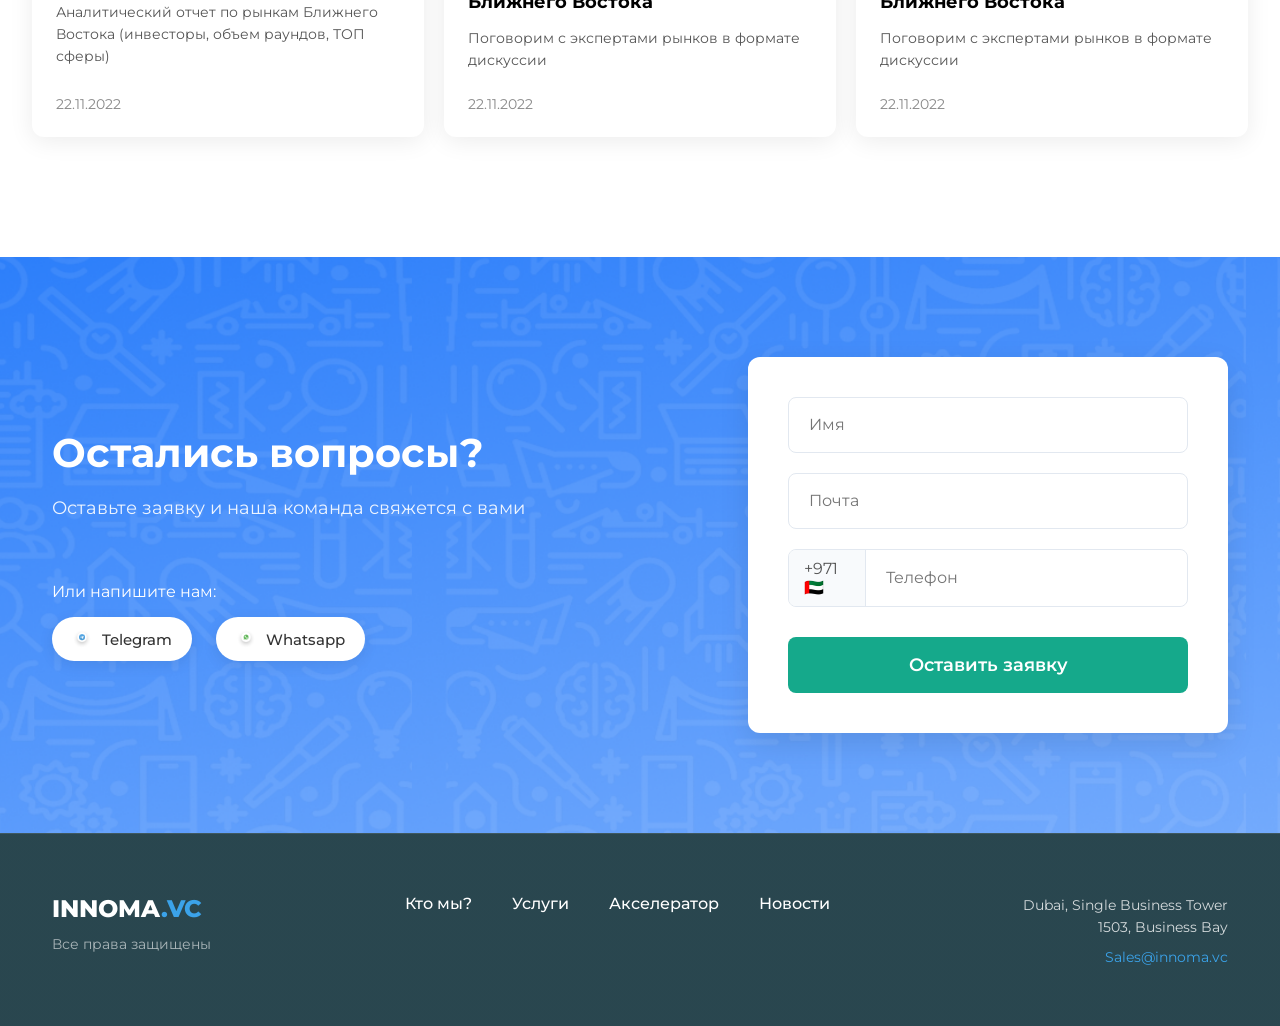
==== commit 6d17bab9: "fead: any section and footer" ====
--- a/exam.html
+++ b/exam.html
@@ -1,13 +1,16 @@
 <!DOCTYPE html>
 <html lang="en">
+
 <head>
     <meta charset="UTF-8">
     <meta name="viewport" content="width=device-width, initial-scale=1.0">
     <title>Document</title>
     <link rel="stylesheet" href="./exam.css">
-     <link rel="preconnect" href="https://fonts.googleapis.com">
-    <link rel="stylesheet" href="https://fonts.googleapis.com/css2?family=Montserrat:wght@400;500;600;700;800&display=swap">
+    <link rel="preconnect" href="https://fonts.googleapis.com">
+    <link rel="stylesheet"
+        href="https://fonts.googleapis.com/css2?family=Montserrat:wght@400;500;600;700;800&display=swap">
 </head>
+
 <body>
     <section class="hero-section">
         <header>
@@ -25,7 +28,7 @@
                 </button>
             </div>
         </header>
- 
+
         <div class="hero-text">
             <h1 class="hero-title">
                 <span class="title-line">Запустите</span>
@@ -33,56 +36,68 @@
                 <span class="title-line">на международных рынках</span>
             </h1>
             <p class="hero-sub hero-sub-desktop">Открыт набор заявок на акселератор</p>
-            <p class="hero-sub hero-sub-mobile">Старт ближайшего акселератора <span class="hero-date">15.12.2022</span></p>
+            <p class="hero-sub hero-sub-mobile">Старт ближайшего акселератора <span class="hero-date">15.12.2022</span>
+            </p>
             <button class="blue-btn hero-btn">Подать заявку</button>
         </div>
     </section>
 
-     <section class="services-section">
+    <section class="services-section">
         <h2 class="services-title">Наши услуги</h2>
         <div class="service service-first">
             <div class="service-text">
                 <h3 class="service-name">Аналитические исследования</h3>
-                <p class="service-desc">Одним из наших ключевых направлений является анализ технологических трендов на международных рынках.</p>
-                <p class="service-desc">Мы проводим анализ на основе публичных исследований McKinsey, BCG, PWC, Deloitte, Accenture, BCG, EY, Crunchbase, Dealroom, F6S, PitchBook а также агрегируем и анализируем данные из открытых международных источников патенты, медиа, научные публикации</p>
+                <p class="service-desc">Одним из наших ключевых направлений является анализ технологических трендов на
+                    международных рынках.</p>
+                <p class="service-desc">Мы проводим анализ на основе публичных исследований McKinsey, BCG, PWC,
+                    Deloitte, Accenture, BCG, EY, Crunchbase, Dealroom, F6S, PitchBook а также агрегируем и анализируем
+                    данные из открытых международных источников патенты, медиа, научные публикации</p>
                 <button class="green-btn service-btn">Узнать подробнее</button>
             </div>
-            <img class="service-img-first" src="./kisspng-competitor-analysis-market-research-marketing-quan-5b102810d85456 1.png" alt="">
+            <img class="service-img-first"
+                src="./kisspng-competitor-analysis-market-research-marketing-quan-5b102810d85456 1.png" alt="">
         </div>
         <div class="service service-second">
             <img class="service-img-second" src="rocket 1.png" alt="">
             <div class="service-text">
                 <h3 class="service-name">Онлайн акселератор для IT бизнеса</h3>
-                <p class="service-desc">Онлайн программа аскелерации IT бизнеса позволит вашей команде открыть новые горизонты и возможности для бизнеса на глобальных рынках. В результате программы вы получите возможность презентовать свой проект для международных инвесторов и локальных партнеров</p>
+                <p class="service-desc">Онлайн программа аскелерации IT бизнеса позволит вашей команде открыть новые
+                    горизонты и возможности для бизнеса на глобальных рынках. В результате программы вы получите
+                    возможность презентовать свой проект для международных инвесторов и локальных партнеров</p>
                 <button class="green-btn service-btn">Узнать подробнее</button>
             </div>
         </div>
     </section>
 
-     <section class="whom-section">
+    <section class="whom-section">
         <h2 class="sec-title">Для кого мы?</h2>
         <div class="cards">
             <div class="card">
                 <p class="card-num">01</p>
                 <h3 class="card-title">IT проекты на стадии идеи</h3>
-                <p class="card-text">Для стартапов, которые планируют привлечь международные инвестиции, протестировать спрос и запустить продукт</p>
+                <p class="card-text">Для стартапов, которые планируют привлечь международные инвестиции, протестировать
+                    спрос и запустить продукт</p>
             </div>
             <div class="card">
                 <p class="card-num">02</p>
                 <h3 class="card-title">Инновационный бизнес</h3>
-                <p class="card-text">Для уже работающего технологического бизнес, позволим найти новые международные рынки сбыта, масштабировать бизнес</p>
+                <p class="card-text">Для уже работающего технологического бизнес, позволим найти новые международные
+                    рынки сбыта, масштабировать бизнес</p>
             </div>
             <div class="card">
                 <p class="card-num">03</p>
                 <h3 class="card-title">Корпорации</h3>
-                <p class="card-text">Для уже работающего технологического бизнес, позволим найти новые международные рынки сбыта, масштабировать бизнес</p>
-            </div>
-        </div>
-    </section>
-
-     <section class="banner-section">
-        <h2 class="banner-title">Научитесь исследовать иностранные рынки <br class="hide-mobile">и откройте новые возможности для своего бизнеса</h2>
-        <p class="banner-text">Наша команда поможет вам изучить рынки Ближнего Востока, Азии, Латинской Америки и Африки</p>
+                <p class="card-text">Для уже работающего технологического бизнес, позволим найти новые международные
+                    рынки сбыта, масштабировать бизнес</p>
+            </div>
+        </div>
+    </section>
+
+    <section class="banner-section">
+        <h2 class="banner-title">Научитесь исследовать иностранные рынки <br class="hide-mobile">и откройте новые
+            возможности для своего бизнеса</h2>
+        <p class="banner-text">Наша команда поможет вам изучить рынки Ближнего Востока, Азии, Латинской Америки и Африки
+        </p>
         <button class="blue-btn banner-btn">Получить консультацию</button>
     </section>
 
@@ -98,7 +113,8 @@
             <img class="market-map" src="./Vector-2.png" alt="">
             <div class="market-info">
                 <h3 class="market-title">Чем интересен <span>рынок MENA:</span></h3>
-                <p class="market-text">ОАЭ, Саудовская Аравия, Израиль, Оман, Бахрейн, Катар, Тунис, Йемен, Египет, Алжир</p>
+                <p class="market-text">ОАЭ, Саудовская Аравия, Израиль, Оман, Бахрейн, Катар, Тунис, Йемен, Египет,
+                    Алжир</p>
                 <button class="blue-btn market-btn">Выйти на рынок</button>
                 <div class="manager">
                     <img class="manager-img" src="Ellipse 527.png" alt="">
@@ -123,7 +139,7 @@
                 </div>
                 <div class="stat stat-download">
                     <svg width="40" height="44" viewBox="0 0 40 44" fill="none" stroke="white" stroke-width="1.5">
-                        <path d="M20 2V30M10 20L20 30L30 20M2 42H38"/>
+                        <path d="M20 2V30M10 20L20 30L30 20M2 42H38" />
                     </svg>
                     <p class="download-text">Скачать отчет<br>по рынку MENA</p>
                 </div>
@@ -131,9 +147,10 @@
         </div>
     </section>
 
-      <section class="about-section">
+    <section class="about-section">
         <h2 class="sec-title">Об акселераторе IT бизнеса</h2>
-        <p class="about-text">Программа акселератора расчитана на 8 недель интенсивного онлайн курса с вебинарами приглашенных экспертов по международным рынкам, разборами ваших идей и проектов</p>
+        <p class="about-text">Программа акселератора расчитана на 8 недель интенсивного онлайн курса с вебинарами
+            приглашенных экспертов по международным рынкам, разборами ваших идей и проектов</p>
         <div class="about-cards">
             <div class="about-card">
                 <img src="./3.png" alt="">
@@ -148,7 +165,7 @@
                 <p class="about-card-text">Персональный менеджер</p>
             </div>
         </div>
-       <div class="video">
+        <div class="video">
             <p class="video-title">Об акселерационной программе</p>
             <button class="play-btn">
                 <img src="Group 839.png" alt="">
@@ -156,16 +173,18 @@
         </div>
     </section>
 
-     <section class="program-section">
+    <section class="program-section">
         <h2 class="sec-title">Программа акселератора</h2>
         <div class="modules">
             <details class="module" open>
                 <summary class="module-head">
                     <p class="module-name">Модуль 1</p>
                     <p class="module-title">Тенденции и тренды современного мира</p>
-                    <span class="arrow"><img class="arrow-down" src="Group 667.png" alt=""><img class="arrow-up" src="Group 1017.png" alt=""></span>
-                </summary>
-                <p class="topic">Тема 1. Куда движутся IT тренды? Аналитика Gartner, разбор отчетов консалтинговых компаний</p>
+                    <span class="arrow"><img class="arrow-down" src="Group 667.png" alt=""><img class="arrow-up"
+                            src="Group 1017.png" alt=""></span>
+                </summary>
+                <p class="topic">Тема 1. Куда движутся IT тренды? Аналитика Gartner, разбор отчетов консалтинговых
+                    компаний</p>
                 <p class="topic">Тема 2. Рынки Ближнего Востока, Азии, Латинской АмерикиТема</p>
                 <p class="topic">3. Что такое внутренние и внешние инновации? Как искать инновационные идеи?</p>
                 <p class="topic topic-link">9 видео роликов, вебинар с приглашенным экспертом</p>
@@ -174,56 +193,64 @@
                 <summary class="module-head">
                     <p class="module-name">Модуль 2</p>
                     <p class="module-title">Стартап подход к созданию международного IT продукта</p>
-                    <span class="arrow"><img class="arrow-down" src="" alt=""><img class="arrow-up" src="Group 1017.png" alt=""></span>
+                    <span class="arrow"><img class="arrow-down" src="" alt=""><img class="arrow-up" src="Group 1017.png"
+                            alt=""></span>
                 </summary>
             </details>
             <details class="module">
                 <summary class="module-head">
                     <p class="module-name">Модуль 3</p>
                     <p class="module-title">Бизнес моделирование и поиск Product Market Fit</p>
-                    <span class="arrow"><img class="arrow-down" src="" alt=""><img class="arrow-up" src="Group 1017.png" alt=""></span>
+                    <span class="arrow"><img class="arrow-down" src="" alt=""><img class="arrow-up" src="Group 1017.png"
+                            alt=""></span>
                 </summary>
             </details>
             <details class="module">
                 <summary class="module-head">
                     <p class="module-name">Модуль 4</p>
                     <p class="module-title">Определение рынка, поиск и исследование Целевой аудитории</p>
-                    <span class="arrow"><img class="arrow-down" src="" alt=""><img class="arrow-up" src="Group 1017.png" alt=""></span>
+                    <span class="arrow"><img class="arrow-down" src="" alt=""><img class="arrow-up" src="Group 1017.png"
+                            alt=""></span>
                 </summary>
             </details>
             <details class="module">
                 <summary class="module-head">
                     <p class="module-name">Модуль 5</p>
                     <p class="module-title">Что такое MVP и почему это важно</p>
-                    <span class="arrow"><img class="arrow-down" src="" alt=""><img class="arrow-up" src="Group 1017.png" alt=""></span>
+                    <span class="arrow"><img class="arrow-down" src="" alt=""><img class="arrow-up" src="Group 1017.png"
+                            alt=""></span>
                 </summary>
             </details>
             <details class="module">
                 <summary class="module-head">
                     <p class="module-name">Модуль 6</p>
                     <p class="module-title">Unit экономика и финансовое моделирование</p>
-                    <span class="arrow"><img class="arrow-down" src="" alt=""><img class="arrow-up" src="Group 1017.png" alt=""></span>
+                    <span class="arrow"><img class="arrow-down" src="" alt=""><img class="arrow-up" src="Group 1017.png"
+                            alt=""></span>
                 </summary>
             </details>
             <details class="module">
                 <summary class="module-head">
                     <p class="module-name">Модуль 7</p>
                     <p class="module-title">Что такое дорожная карта продукта?</p>
-                    <span class="arrow"><img class="arrow-down" src="" alt=""><img class="arrow-up" src="Group 1017.png" alt=""></span>
+                    <span class="arrow"><img class="arrow-down" src="" alt=""><img class="arrow-up" src="Group 1017.png"
+                            alt=""></span>
                 </summary>
             </details>
             <details class="module">
                 <summary class="module-head">
                     <p class="module-name">Модуль 8</p>
                     <p class="module-title">Документы дя международных инвесторов</p>
-                    <span class="arrow"><img class="arrow-down" src="" alt=""><img class="arrow-up" src="Group 1017.png" alt=""></span>
+                    <span class="arrow"><img class="arrow-down" src="" alt=""><img class="arrow-up" src="Group 1017.png"
+                            alt=""></span>
                 </summary>
             </details>
             <details class="module">
                 <summary class="module-head">
                     <p class="module-name">Модуль 8</p>
                     <p class="module-title">Открытие юридического лица. Возможности для стартапов</p>
-                    <span class="arrow"><img class="arrow-down" src="" alt=""><img class="arrow-up" src="Group 1017.png" alt=""></span>
+                    <span class="arrow"><img class="arrow-down" src="" alt=""><img class="arrow-up" src="Group 1017.png"
+                            alt=""></span>
                 </summary>
             </details>
             <div class="module module-demo">
@@ -232,5 +259,384 @@
         </div>
         <button class="blue-btn program-btn">Получить полную программу</button>
     </section>
+
+    <section class="radar-section">
+        <div class="radar-in">
+            <div class="radar-text">
+                <h2 class="radar-title">Попадите на радары инвесторов и партнеров</h2>
+                <p class="radar-desc">В результате прохождения обучения мы создадим профили вашей компании на всех
+                    международных скаутинговых площадках</p>
+                <button class="green-btn radar-btn">Записаться в акселератор</button>
+            </div>
+            <div class="radar-logos">
+                <img class="radar-dots" src="Group 813.png" alt="">
+                <img class="logo-card" src="./Group 714.png" alt="PitchBook">
+                <img class="logo-card" src="./Group 713.png" alt="crunchbase">
+                <img class="logo-card" src="./Group 715.png" alt="DealRoom">
+                <img class="logo-card" src="./Group 716.png" alt="Vadar Venture Radar">
+                <img class="logo-card" src="./Group 717.png" alt="F6S">
+                <img class="logo-card" src="./Group 718.png" alt="AngelList">
+            </div>
+        </div>
+    </section>
+
+    <section class="result-section">
+        <h2 class="sec-title">Что вы получите в результате?</h2>
+        <div class="results">
+            <div class="result">
+                <p class="card-num">01</p>
+                <h3 class="result-title">Документы по продукту</h3>
+                <p class="result-text">Бизнес план, отчет по анализу рынка, маркетинговый план, unit экономика, список
+                    гипотез, проект MVP</p>
+            </div>
+            <div class="result">
+                <p class="card-num">02</p>
+                <h3 class="result-title">Обратная связь от рынка</h3>
+                <p class="result-text">Проведение исследования целевой аудитории позволит сформировать Product market
+                    fit</p>
+            </div>
+            <div class="result">
+                <p class="card-num">03</p>
+                <h3 class="result-title">Продвижение продукта</h3>
+                <p class="result-text">Продвижение продукта через аналитические системы партнеров</p>
+            </div>
+            <div class="result">
+                <p class="card-num">04</p>
+                <h3 class="result-title">Подписка на отчеты</h3>
+                <p class="result-text">Подписка на аналитические отчеты по международным рынкам высокотехнологичных сфер
+                </p>
+            </div>
+            <div class="result">
+                <p class="card-num">05</p>
+                <h3 class="result-title">Подписка на отчеты</h3>
+                <p class="result-text">Подписка на аналитические отчеты по международным рынкам высокотехнологичных сфер
+                </p>
+            </div>
+            <div class="result">
+                <p class="card-num">06</p>
+                <h3 class="result-title">Подписка на отчеты</h3>
+                <p class="result-text">Подписка на аналитические отчеты по международным рынкам высокотехнологичных сфер
+                </p>
+            </div>
+        </div>
+    </section>
+
+    <section class="price-section">
+        <h2 class="sec-title">Стоимость</h2>
+        <div class="prices">
+            <div class="price">
+                <div class="price-head">
+                    <div class="price-icon"><img src="Vector-5.png" alt=""></div>
+                    <h3 class="price-title">Анализ международных<br>рынков</h3>
+                </div>
+                <div class="price-body">
+                    <p class="price-q">Что входит в отчет?</p>
+                    <p class="price-item">1. Анализ конкурентов</p>
+                    <p class="price-item">2. Анализ инвесторов</p>
+                    <p class="price-item">3. Размеры рынка (TAM,SAM,SOM)</p>
+                    <p class="price-item">4. Анализ СМИ</p>
+                    <p class="price-item">5. Анализ запрос в сети интернет</p>
+                </div>
+                <div class="price-row">
+                    <p class="price-label">Готовность</p>
+                    <p class="price-value">7 раб. дней</p>
+                </div>
+                <div class="price-row">
+                    <p class="price-label">Язык</p>
+                    <p class="price-value">рус. / англ.</p>
+                </div>
+                <div class="price-row">
+                    <p class="price-label">Стоимость</p>
+                    <p class="price-sum">$1 000</p>
+                </div>
+                <button class="blue-btn price-btn">Оставить заявку</button>
+            </div>
+            <div class="price price-main">
+                <div class="price-head">
+                    <div class="price-icon"><img src="Vector-6.png" alt=""></div>
+                    <h3 class="price-title">Упаковка стартапа<br>под локальные рынки</h3>
+                </div>
+                <div class="price-body">
+                    <p class="price-q">Что входит в услугу?</p>
+                    <p class="price-item">1. Анализ локальных рынков</p>
+                    <p class="price-item">2. Бизнес план</p>
+                    <p class="price-item">3. Питч презентация</p>
+                    <p class="price-item">4. Финансовый план</p>
+                    <p class="price-item">5. Расчет юнит экономики</p>
+                    <p class="price-item">6. Проведение каст дева</p>
+                </div>
+                <div class="price-row">
+                    <p class="price-label">Готовность</p>
+                    <p class="price-value">7 раб. дней</p>
+                </div>
+                <div class="price-row">
+                    <p class="price-label">Язык</p>
+                    <p class="price-value">рус. / англ.</p>
+                </div>
+                <div class="price-row">
+                    <p class="price-label">Стоимость</p>
+                    <p class="price-sum">$1 000</p>
+                </div>
+                <button class="blue-btn price-btn">Оставить заявку</button>
+            </div>
+            <div class="price">
+                <div class="price-head">
+                    <div class="price-icon"><img src="Vector-7.png" alt=""></div>
+                    <h3 class="price-title">Акселератор<br>вашего бизнеса</h3>
+                </div>
+                <div class="price-body">
+                    <p class="price-q">Что входит в акселератор?</p>
+                    <p class="price-item">1. Онлайн доступ к курсам</p>
+                    <p class="price-item">2. Документы для бизнеса</p>
+                    <p class="price-item">3. Питч презентация</p>
+                    <p class="price-item">4. Демо день</p>
+                    <p class="price-item">5. Продвижение по результатам</p>
+                </div>
+                <div class="price-row">
+                    <p class="price-label">Готовность</p>
+                    <p class="price-value">7 раб. дней</p>
+                </div>
+                <div class="price-row">
+                    <p class="price-label">Язык</p>
+                    <p class="price-value">рус. / англ.</p>
+                </div>
+                <div class="price-row">
+                    <p class="price-label">Стоимость</p>
+                    <p class="price-sum">$1 000</p>
+                </div>
+                <button class="blue-btn price-btn">Оставить заявку</button>
+            </div>
+        </div>
+    </section>
+
+
+    <section class="who-section">
+        <h2 class="sec-title">Кто мы?</h2>
+
+        <div class="who-content">
+            <img class="who-img" src="Group 738.jpg" alt="">
+
+            <div class="who-text">
+                <p>
+                    <span class="who-logo">INNOMA.VC</span> -
+                    Международное аналитическое агентство по запуску
+                    IT бизнеса на локальных рынках регионов Азии,
+                    Ближнего Востока, Латинской Америки, Африки.
+                </p>
+
+                <p>
+                    Наша команда состоит из профессионалов своего
+                    дела и основной нашей целью является помощь IT
+                    компаниям получить необходимые знания и пакеты
+                    документов, чтобы успешно запустить свой продукт
+                    на международных рынках.
+                </p>
+            </div>
+        </div>
+    </section>
+
+    <section>
+        <div class="author-card">
+            <div class="author-img-wrap">
+                <img class="author-img" src="./Group 841.png" alt="Роман Гайн">
+            </div>
+            <div class="author-info">
+                <p class="author-quote">
+                    Всем привет!<br>
+                    Меня зовут Роман. Последние 6 лет я являюсь частью инновационной экосистемы СНГ, прошел путь от
+                    проектного менеджера до руководителя продукта по автоматизированному скаутингу и скорингу стартапов.
+                    За 6 лет работы я увидел множество ошибок и отсутствие ориентации акселерационных программ под
+                    запросы стартапов. Все акселераторы выполнялись ради акселераторов и выполнения КПЭ.
+                </p>
+                <p class="author-name">Роман Гайн</p>
+                <p class="author-role">Основатель INNOMA.VC</p>
+            </div>
+        </div>
+    </section>
+
+    <section class="gallery-section">
+        <div class="gallery-container">
+            <div class="gallery-grid">
+                <div class="gallery-item">
+                    <img src="IMG_6197 2.png" alt="">
+                </div>
+                <div class="gallery-item">
+                    <img src="test23444 1.png" alt="">
+                </div>
+                <div class="gallery-item">
+                    <img src="test233 1.png" alt="">
+                </div>
+                <div class="gallery-item">
+                    <img src="Снимок экрана 2022-09-02 в 1.56 1.png" alt="">
+                </div>
+                <div class="gallery-item">
+                    <img src="IMG_6198 2.png" alt="">
+                </div>
+            </div>
+        </div>
+    </section>
+
+    <section class="experts-section">
+        <h2 class="sec-title">Эксперты и трекеры программы</h2>
+        <div class="experts-slider-wrap">
+            <button class="slider-btn slider-prev">
+                <img src="Arrow 11.png" alt="">
+            </button>
+            <div class="experts-track">
+                <div class="expert-card">
+                    <img src="Ellipse 545.png" alt="" class="expert-img">
+                    <h3 class="expert-name">Юрий Ким</h3>
+                    <p class="expert-desc">Проведение исследования целевой аудитории позволит сформировать Product market fit</p>
+                </div>
+                <div class="expert-card">
+                    <img src="Ellipse 546.png" alt="" class="expert-img">
+                    <h3 class="expert-name">Эшли Абрамс</h3>
+                    <p class="expert-desc">Проведение исследования целевой аудитории позволит сформировать Product market fit</p>
+                </div>
+                <div class="expert-card">
+                    <img src="Ellipse 548.png" alt="" class="expert-img">
+                    <h3 class="expert-name">Фатими Юсуф</h3>
+                    <p class="expert-desc">Проведение исследования целевой аудитории позволит сформировать Product market fit</p>
+                </div>
+                <div class="expert-card">
+                    <img src="Ellipse 544.png" alt="" class="expert-img">
+                    <h3 class="expert-name">Майкл Донован</h3>
+                    <p class="expert-desc">Проведение исследования целевой аудитории позволит сформировать Product market fit</p>
+                </div>
+            </div>
+            <button class="slider-btn slider-next">
+                <img src="Arrow 10.png" alt="">
+            </button>
+        </div>
+    </section>
+
+    <section class="partners-section">
+        <h2 class="sec-title">Наши партнеры</h2>
+        <div class="partners-grid">
+            <div class="partner-card">
+                <img src="Снимок экрана 2022-09-08 в 1.50.png" alt="">
+            </div>
+            <div class="partner-card">
+                <img src="Dealroom 1.png" alt="DealRoom">
+            </div>
+            <div class="partner-card">
+                <img src="Снимок экрана 2022-07-01 в 5.07 1.png" alt="HICOOL">
+            </div>
+            <div class="partner-card">
+                <img src="Снимок экрана 2022-07-01 в 5.09 1.png" alt="Eurasia Development">
+            </div>
+            <div class="partner-card">
+                <img src="Снимок экрана 2022-11-19 в 7.52.png" alt="Dtec">
+            </div>
+            <div class="partner-card">
+                <img src="png-clipart-in5-tech-entrepreneurship-tecom-group-startup-company-technology-others-miscellaneous-text-removebg-preview 1.png" alt="in5">
+            </div>
+            <div class="partner-card">
+                <img src="Снимок экрана 2022-11-19 в 7.54.png" alt="Rakuten Ventures">
+            </div>
+            <div class="partner-card">
+                <img src="header-logo 1.png" alt="HUB71">
+            </div>
+        </div>
+    </section>
+
+    <section class="partner-cta-section">
+        <div class="partner-cta-content">
+            <h2 class="partner-cta-title">Мы создаем международное сообщество экспертов и партнеров</h2>
+            <p class="partner-cta-text">Если вы или ваш бизнес может быть полезен IT командам при выходе на международные рынки, приглашаем вас стать нашим партнером</p>
+            <button class="blue-btn partner-cta-btn">Стать партнером</button>
+        </div>
+    </section>
+
+    <section class="events-section">
+        <h2 class="sec-title">Мероприятия и события</h2>
+        <div class="events-grid">
+            <div class="event-card">
+                <div class="event-img-wrap red-bg">
+                    <img src="иллюстрация-вектора-карты-в-регионе-mena-eps-167723480 1.png" alt="MENA region">
+                </div>
+                <div class="event-body">
+                    <h3 class="event-title">Новый отчет по MENA</h3>
+                    <p class="event-desc">Аналитический отчет по рынкам Ближнего Востока (инвесторы, объем раундов, ТОП сферы)</p>
+                    <p class="event-date">22.11.2022</p>
+                </div>
+            </div>
+            <div class="event-card">
+                <div class="event-img-wrap blue-bg">
+                    <img src="434ba4f5a20d0c361d4ae733771006a7 1.png" alt="Вебинар">
+                </div>
+                <div class="event-body">
+                    <h3 class="event-title">Вебинар по особенностям рынков Ближнего Востока</h3>
+                    <p class="event-desc">Поговорим с экспертами рынков в формате дискуссии</p>
+                    <p class="event-date">22.11.2022</p>
+                </div>
+            </div>
+            <div class="event-card">
+                <div class="event-img-wrap dark-bg">
+                    <img src="Снимок экрана 2022-11-15 в 1.13 1.png" alt="Metaventures Bangkok">
+                </div>
+                <div class="event-body">
+                    <h3 class="event-title">Вебинар по особенностям рынков Ближнего Востока</h3>
+                    <p class="event-desc">Поговорим с экспертами рынков в формате дискуссии</p>
+                    <p class="event-date">22.11.2022</p>
+                </div>
+            </div>
+        </div>
+    </section>
+
+    <section class="feedback-section">
+        <div class="feedback-in">
+            <div class="feedback-text">
+                <h2 class="feedback-title">Остались вопросы?</h2>
+                <p class="feedback-desc">Оставьте заявку и наша команда свяжется с вами</p>
+                
+                <div class="feedback-socials">
+                    <p class="socials-label">Или напишите нам:</p>
+                    <div class="socials-links">
+                        <span class="social-link">
+                            <img src="Group 665.png" alt="Telegram"> Telegram
+                        </span>
+                        <span class="social-link">
+                            <img src="Group 664.png" alt="Whatsapp"> Whatsapp
+                        </span>
+                    </div>
+                </div>
+            </div>
+
+            <div class="feedback-form-wrap">
+                <form class="feedback-form">
+                    <input type="text" placeholder="Имя" class="form-input">
+                    <input type="email" placeholder="Почта" class="form-input">
+                    <div class="form-phone-wrap">
+                        <span class="phone-code">+971 🇦🇪</span>
+                        <input type="tel" placeholder="Телефон" class="form-input phone-input">
+                    </div>
+                    <button type="submit" class="green-btn form-btn">Оставить заявку</button>
+                </form>
+            </div>
+        </div>
+    </section>
+    
+    <footer class="footer-section">
+        <div class="footer-in">
+            <div class="footer-col">
+                <p class="logo footer-logo">INNOMA<span>.VC</span></p>
+                <p class="footer-copy">Все права защищены</p>
+            </div>
+            
+            <div class="footer-nav">
+                <span class="footer-link">Кто мы?</span>
+                <span class="footer-link">Услуги</span>
+                <span class="footer-link">Акселератор</span>
+                <span class="footer-link">Новости</span>
+            </div>
+
+            <div class="footer-contacts">
+                <p class="footer-address">Dubai, Single Business Tower<br>1503, Business Bay</p>
+                <span class="footer-email">Sales@innoma.vc</span>
+            </div>
+        </div>
+    </footer>
 </body>
+
 </html>
--- a/exam.css
+++ b/exam.css
@@ -481,6 +481,656 @@
     font-size: 18px;
     font-weight: 500;
 }
+.radar-section{
+    height: 500px;
+    margin-top: 120px;
+    background: url("./Group\ 796.png") center / cover;
+}
+.radar-in{
+    max-width: 1216px;
+    margin: auto;
+    display: flex;
+}
+.radar-text{
+    width: 777px;
+    padding-top: 90px;
+}
+.radar-title{
+    width: 560px;
+    font-size: 40px;
+    font-weight: 700;
+    line-height: 60px;
+}
+.radar-desc{
+    width: 500px;
+    margin-top: 16px;
+    font-size: 18px;
+    line-height: 30px;
+    color: rgba(255, 255, 255, 0.9);
+}
+.radar-btn{
+    width: 326px;
+    height: 70px;
+    margin-top: 20px;
+    border-radius: 5px;
+    background-color: #15a98b;
+    font-size: 18px;
+    font-weight: 600;
+    border: none;
+    color: white;
+}
+.radar-logos{
+    margin-top: 59px;
+    display: grid;
+    grid-template-columns: 226px 226px;
+    grid-template-rows: 132px 132px 132px;
+    position: relative;
+}
+.radar-dots{
+    position: absolute;
+    left: 171px;
+    top: 31px;
+}
+.logo-card{
+    width: 246px;
+    margin: -20px 0 0 -20px;
+    position: relative;
+}
+.result-section{
+    max-width: 1216px;
+    margin: 120px auto 0;
+}
+.results{
+    margin-top: 37px;
+    display: grid;
+    grid-template-columns: repeat(3, 1fr);
+    gap: 20px;
+}
+.result{
+    height: 280px;
+    padding: 28px 55px 0;
+    border-radius: 8px;
+    background-color: white;
+    box-shadow: 0 4px 20px rgba(0, 0, 0, 0.08);
+    text-align: center;
+}
+.result-title{
+    margin-top: 9px;
+    font-size: 18px;
+    font-weight: 600;
+    line-height: 26px;
+    color: #000;
+}
+.result-text{
+    margin-top: 10px;
+    font-size: 15px;
+    font-weight: 300;
+    line-height: 20px;
+    color: #444;
+}
+.sec-title{
+    font-size: 36px;
+    font-weight: 700;
+    line-height: 44px;
+    color: #3277b3;
+}
+.price-section{
+    max-width: 1216px;
+    margin: 120px auto 0;
+}
+.prices{
+    margin-top: 52px;
+    display: flex;
+    gap: 20px;
+}
+.price{
+    padding-bottom: 35px;
+    border-radius: 8px;
+    background-color: white;
+    box-shadow: 0 4px 20px rgba(0, 0, 0, 0.08);
+    flex: 1;
+}
+
+.price-head{
+    height: 206px;
+    padding-top: 30px;
+    border-bottom: 1px solid #e8eaed;
+    text-align: center;
+}
+.price-icon{
+    height: 80px;
+    display: flex;
+    align-items: center;
+    justify-content: center;
+}
+.price-title{
+    margin-top: 11px;
+    font-size: 20px;
+    font-weight: 600;
+    line-height: 30px;
+    color: #222;
+}
+.price-body{
+    height: 281px;
+    padding: 17px 40px 0;
+}
+.price-q{
+    font-size: 17px;
+    font-weight: 500;
+    line-height: 26px;
+    color: #111;
+}
+.price-item{
+    padding-left: 5px;
+    font-size: 16px;
+    line-height: 35px;
+    color: #222;
+}
+.price-q + .price-item{
+    margin-top: 16px;
+}
+.price-row{
+    height: 60px;
+    padding: 0 40px;
+    border-top: 1px solid #e8eaed;
+    display: flex;
+    align-items: center;
+    justify-content: space-between;
+}
+.price-label{
+    font-size: 17px;
+    font-weight: 500;
+    color: #111;
+}
+.price-value{
+    font-size: 16px;
+    color: #333;
+}
+.price-sum{
+    font-size: 18px;
+    font-weight: 700;
+    color: #0e75b0;
+}
+.price-btn{
+    width: calc(100% - 80px);
+    height: 70px;
+    margin: 26px 40px 0;
+    font-size: 18px;
+    font-weight: 500;
+}
+
+.who-section {
+    max-width: 1216px;
+    margin: 120px auto 0;
+}
+
+.who-content {
+    margin-top: 55px;
+    display: flex;
+    align-items: center;
+    justify-content: space-between;
+    gap: 60px;
+}
+
+.who-img {
+    width: 585px;
+    display: block;
+    object-fit: contain;
+}
+
+.who-text {
+    width: 565px;
+    color: #222;
+}
+
+.who-text p {
+    font-size: 20px;
+    font-weight: 300;
+    line-height: 30px;
+}
+
+.who-text p + p {
+    margin-top: 40px;
+}
+
+.who-logo {
+    font-weight: 700;
+    color: #1682bd;
+}
+
+.author-card {
+    max-width: 1216px;
+    margin: 60px auto 0;
+    padding: 50px 70px 50px 50px;
+    background-color: white;
+    border-radius: 12px;
+    box-shadow: 0 4px 30px rgba(0, 0, 0, 0.06);
+    display: flex;
+    align-items: center;
+    gap: 60px;
+}
+
+.author-img-wrap {
+    flex-shrink: 0;
+    width: 280px;
+}
+
+.author-img {
+    width: 100%;
+    display: block;
+}
+
+.author-info {
+    flex: 1;
+}
+
+.author-quote {
+    font-size: 16px;
+    font-style: italic;
+    line-height: 28px;
+    color: #333;
+}
+
+.author-name {
+    margin-top: 32px;
+    font-size: 18px;
+    font-weight: 700;
+    color: #000;
+}
+
+.author-role {
+    margin-top: 4px;
+    font-size: 14px;
+    line-height: 20px;
+    color: #777;
+}
+
+.gallery-section {
+    max-width: 1216px;
+    margin: 60px auto 0;
+}
+.gallery-grid {
+    display: flex;
+    gap: 20px;
+    justify-content: space-between;
+}
+.gallery-item {
+    flex: 1;
+    height: 160px;
+    border-radius: 12px;
+    overflow: hidden;
+    box-shadow: 0 4px 20px rgba(0, 0, 0, 0.08);
+    background-color: #000;
+}
+.gallery-item img {
+    width: 100%;
+    height: 100%;
+    object-fit: cover;
+    display: block;
+    transition: transform 0.3s ease;
+}
+
+.experts-section {
+    max-width: 1216px;
+    margin: 120px auto 0;
+}
+.experts-slider-wrap {
+    margin-top: 50px;
+    display: flex;
+    align-items: center;
+    gap: 20px;
+    position: relative;
+}
+.experts-track {
+    display: flex;
+    gap: 24px;
+    overflow: hidden;
+    width: 100%;
+}
+.expert-card {
+    flex: 1;
+    text-align: center;
+    background: transparent;
+}
+.expert-img {
+    width: 180px;
+    height: 180px;
+    border-radius: 50%;
+    object-fit: cover;
+    margin: 0 auto;
+    display: block;
+    box-shadow: 0 4px 20px rgba(0, 0, 0, 0.08);
+}
+.expert-name {
+    margin-top: 24px;
+    font-size: 18px;
+    font-weight: 700;
+    color: #000;
+}
+.expert-desc {
+    margin-top: 12px;
+    font-size: 14px;
+    line-height: 22px;
+    color: #555;
+    padding: 0 10px;
+}
+.slider-btn {
+    width: 48px;
+    height: 48px;
+    border-radius: 50%;
+    background-color: #1a6fb5;
+    border: none;
+    display: flex;
+    align-items: center;
+    justify-content: center;
+    cursor: pointer;
+    flex-shrink: 0;
+    box-shadow: 0 4px 12px rgba(26, 111, 181, 0.3);
+    transition: background-color 0.2s;
+}
+.slider-btn:hover {
+    background-color: #125187;
+}
+.slider-btn img {
+    width: 12px;
+    display: block;
+}
+.partners-section {
+    max-width: 1216px;
+    margin: 120px auto 0;
+}
+.partners-grid {
+    margin-top: 52px;
+    display: grid;
+    grid-template-columns: repeat(4, 1fr);
+    gap: 20px;
+}
+.partner-card {
+    height: 120px;
+    padding: 20px;
+    background-color: white;
+    border-radius: 8px;
+    box-shadow: 0 4px 20px rgba(0, 0, 0, 0.06);
+    display: flex;
+    align-items: center;
+    justify-content: center;
+}
+.partner-card img {
+    max-width: 100%;
+    max-height: 100%;
+    object-fit: contain;
+    display: block;
+}
+.partner-cta-section {
+    height: 520px;
+    margin-top: 120px;
+    background: linear-gradient(rgba(0, 0, 0, 0.65), rgba(0, 0, 0, 0.65)), url("./Rectangle\ 1992.png") center / cover;
+    display: flex;
+    align-items: center;
+    justify-content: center;
+    text-align: center;
+}
+.partner-cta-content {
+    max-width: 800px;
+    padding: 0 20px;
+}
+.partner-cta-title {
+    font-size: 38px;
+    font-weight: 700;
+    line-height: 50px;
+    color: white;
+}
+.partner-cta-text {
+    margin-top: 20px;
+    font-size: 18px;
+    line-height: 28px;
+    color: rgba(255, 255, 255, 0.9);
+}
+.partner-cta-btn {
+    width: 250px;
+    height: 64px;
+    margin-top: 36px;
+    font-size: 18px;
+}
+.events-section {
+    max-width: 1216px;
+    margin: 120px auto 0;
+}
+.events-grid {
+    margin-top: 52px;
+    display: flex;
+    gap: 20px;
+}
+.event-card {
+    flex: 1;
+    background-color: white;
+    border-radius: 12px;
+    box-shadow: 0 4px 24px rgba(0, 0, 0, 0.08);
+    overflow: hidden;
+    display: flex;
+    flex-direction: column;
+}
+.event-img-wrap {
+    height: 180px;
+    overflow: hidden;
+}
+.event-img-wrap img {
+    width: 100%;
+    height: 100%;
+    object-fit: cover;
+    display: block;
+}
+.event-body {
+    padding: 24px;
+    display: flex;
+    flex-direction: column;
+    flex: 1;
+}
+.event-title {
+    font-size: 18px;
+    font-weight: 700;
+    line-height: 26px;
+    color: #000;
+}
+.event-desc {
+    margin-top: 12px;
+    font-size: 14px;
+    line-height: 22px;
+    color: #555;
+    flex: 1;
+}
+.event-date {
+    margin-top: 24px;
+    font-size: 14px;
+    color: #888;
+}
+.feedback-section {
+    padding: 100px 0;
+    margin-top: 120px;
+    background: url("./Group 796.png") center / cover;
+}
+.feedback-in {
+    max-width: 1216px;
+    margin: auto;
+    padding: 0 20px;
+    display: flex;
+    justify-content: space-between;
+    align-items: center;
+}
+.feedback-text {
+    width: 500px;
+}
+.feedback-title {
+    font-size: 40px;
+    font-weight: 700;
+    line-height: 50px;
+    color: white;
+}
+.feedback-desc {
+    margin-top: 16px;
+    font-size: 18px;
+    line-height: 28px;
+    color: rgba(255, 255, 255, 0.9);
+}
+.feedback-socials {
+    margin-top: 60px;
+}
+.socials-label {
+    font-size: 16px;
+    color: white;
+}
+.socials-links {
+    margin-top: 16px;
+    display: flex;
+    gap: 24px;
+}
+.social-link {
+    display: flex;
+    align-items: center;
+    gap: 10px;
+    background: white;
+    padding: 12px 20px;
+    border-radius: 30px;
+    font-size: 15px;
+    font-weight: 500;
+    color: #333;
+    text-decoration: none;
+    box-shadow: 0 4px 15px rgba(0, 0, 0, 0.08);
+}
+.social-link img {
+    width: 20px;
+    height: 20px;
+}
+
+.feedback-form-wrap {
+    width: 480px;
+    background: white;
+    padding: 40px;
+    border-radius: 12px;
+    box-shadow: 0 10px 30px rgba(0, 0, 0, 0.1);
+}
+.feedback-form {
+    display: flex;
+    flex-direction: column;
+    gap: 20px;
+}
+.form-input {
+    width: 100%;
+    height: 56px;
+    padding: 0 20px;
+    border: 1px solid #e2e8f0;
+    border-radius: 8px;
+    font-size: 16px;
+    font-family: inherit;
+    outline: none;
+    color: #333;
+}
+.form-input:focus {
+    border-color: #15a98b;
+}
+.form-phone-wrap {
+    display: flex;
+    align-items: center;
+    border: 1px solid #e2e8f0;
+    border-radius: 8px;
+    overflow: hidden;
+}
+.form-phone-wrap:focus-within {
+    border-color: #15a98b;
+}
+.phone-code {
+    padding: 0 15px;
+    font-size: 16px;
+    color: #555;
+    background: #f8fafc;
+    border-right: 1px solid #e2e8f0;
+    height: 56px;
+    display: flex;
+    align-items: center;
+}
+.phone-input {
+    border: none;
+}
+.form-btn {
+    width: 100%;
+    height: 56px;
+    background-color: #15a98b;
+    border: none;
+    border-radius: 8px;
+    font-size: 18px;
+    font-weight: 600;
+    color: white;
+    cursor: pointer;
+    margin-top: 10px;
+    transition: background-color 0.2s;
+}
+.form-btn:hover {
+    background-color: #128c73;
+}
+.footer-section {
+    padding: 60px 0;
+    background: linear-gradient(rgba(4, 38, 48, 0.85), rgba(4, 38, 48, 0.85)), url("./uae-4-2048x1367 3.jpg") center / cover no-repeat;
+    color: white;
+    border-top: 1px solid rgba(255, 255, 255, 0.1);
+}
+
+.footer-in {
+    max-width: 1216px;
+    margin: auto;
+    padding: 0 20px;
+    display: flex;
+    justify-content: space-between;
+    align-items: flex-start;
+}
+
+.footer-logo {
+    font-size: 24px;
+    font-weight: 800;
+}
+
+.footer-logo span {
+    color: #3ba3ea;
+}
+
+.footer-copy {
+    margin-top: 12px;
+    font-size: 14px;
+    color: rgba(255, 255, 255, 0.6);
+}
+
+.footer-nav {
+    display: flex;
+    gap: 40px;
+    font-size: 16px;
+    font-weight: 500;
+}
+
+.footer-link {
+    cursor: pointer;
+    transition: color 0.2s ease;
+}
+
+.footer-link:hover {
+    color: #3ba3ea;
+}
+
+.footer-contacts {
+    text-align: right;
+}
+
+.footer-address {
+    font-size: 14px;
+    line-height: 22px;
+    color: rgba(255, 255, 255, 0.8);
+}
+
+.footer-email {
+    display: inline-block;
+    margin-top: 10px;
+    font-size: 14px;
+    color: #3ba3ea;
+    cursor: pointer;
+}
 
 @media (max-width: 500px){
     .hero-section{
@@ -919,4 +1569,388 @@
         border-radius: 4px;
         font-size: 16px;
     }
+    .radar-section{
+        height: auto;
+        margin-top: 56px;
+        padding: 50px 16px;
+    }
+    .radar-in{
+        flex-direction: column;
+        align-items: center;
+        text-align: center;
+    }
+    .radar-text{
+        width: 100%;
+        padding-top: 0;
+    }
+    .radar-title{
+        width: 100%;
+        font-size: 24px;
+        line-height: 36px;
+    }
+    .radar-desc{
+        width: 100%;
+        margin-top: 16px;
+        font-size: 14px;
+        line-height: 22px;
+    }
+    .radar-btn{
+        width: 100%;
+        height: 54px;
+        margin-top: 24px;
+        font-size: 16px;
+    }
+    .radar-logos{
+        width: 100%;
+        margin-top: 36px;
+        display: grid;
+        grid-template-columns: repeat(2, 1fr);
+        grid-template-rows: auto;
+        gap: 12px;
+        position: static;
+    }
+    .radar-dots{
+        display: none; 
+    }
+    .logo-card{
+        width: 100%;
+        height: 80px;
+        margin: 0;
+        padding: 10px;
+        background-color: white;
+        border-radius: 8px;
+        box-shadow: 0 4px 15px rgba(0, 0, 0, 0.08);
+        object-fit: contain;
+        position: static;
+    }
+    .result-section{
+        margin-top: 56px;
+        padding: 0 20px;
+    }
+    .results{
+        margin-top: 24px;
+        display: flex;
+        flex-direction: column;
+        gap: 16px;
+    }
+    .result{
+        height: auto;
+        min-height: 0;
+        padding: 24px 20px 28px;
+        border-radius: 8px;
+        box-shadow: 0 4px 20px rgba(0, 0, 0, 0.08);
+    }
+    .result .card-num{
+        font-size: 48px;
+        line-height: 56px;
+    }
+    .result-title{
+        margin-top: 8px;
+        font-size: 16px;
+        line-height: 22px;
+    }
+    .result-text{
+        margin-top: 8px;
+        font-size: 14px;
+        line-height: 20px;
+    }
+    .price-section{
+        margin-top: 56px;
+        padding: 0 20px;
+    }
+    .prices{
+        margin-top: 24px;
+        flex-direction: column;
+        gap: 20px;
+    }
+    .price{
+        padding-bottom: 25px;
+        border-radius: 8px;
+        box-shadow: 0 4px 20px rgba(0, 0, 0, 0.08);
+    }
+    .price-head{
+        height: auto;
+        padding: 24px 20px 20px;
+    }
+    .price-icon{
+        height: 60px;
+    }
+    .price-title{
+        margin-top: 10px;
+        font-size: 18px;
+        line-height: 26px;
+    }
+    .price-body{
+        height: auto;
+        padding: 15px 20px 0;
+    }
+    .price-q{
+        font-size: 16px;
+        line-height: 24px;
+    }
+    .price-item{
+        font-size: 14px;
+        line-height: 28px;
+    }
+    .price-row{
+        height: 50px;
+        padding: 0 20px;
+    }
+    .price-label,
+    .price-value{
+        font-size: 15px;
+    }
+    .price-sum{
+        font-size: 16px;
+    }
+    .price-btn{
+        width: calc(100% - 40px);
+        height: 54px;
+        margin: 20px 20px 0;
+        border-radius: 4px;
+        font-size: 16px;
+    }
+    /* Адаптив для секции "Кто мы?" (.who-section) */
+    .who-section {
+        margin-top: 56px;
+        padding: 0 20px;
+    }
+    .who-content {
+        margin-top: 24px;
+        flex-direction: column;
+        gap: 24px;
+        align-items: center;
+        text-align: center;
+    }
+    .who-img {
+        width: 100%;
+        max-width: 320px;
+    }
+    .who-text {
+        width: 100%;
+    }
+    .who-text p {
+        font-size: 14px;
+        line-height: 22px;
+        text-align: center;
+    }
+    .who-text p + p {
+        margin-top: 16px;
+    }
+    .author-card {
+        margin: 40px 20px 0;
+        padding: 30px 20px;
+        flex-direction: column;
+        gap: 24px;
+        text-align: center;
+    }
+    .author-img-wrap {
+        width: 200px;
+        margin: 0 auto;
+    }
+    .author-quote {
+        font-size: 14px;
+        line-height: 22px;
+        text-align: left;
+    }
+    .author-name {
+        margin-top: 20px;
+        font-size: 16px;
+    }
+    .author-role {
+        font-size: 13px;
+    }
+    .gallery-section {
+        margin-top: 40px;
+        padding: 0 20px;
+    }
+    .gallery-grid {
+        display: flex;
+        gap: 12px;
+        overflow-x: auto;
+        padding-bottom: 10px;
+        scroll-snap-type: x mandatory;
+    }
+    .gallery-grid::-webkit-scrollbar {
+        height: 4px;
+    }
+    .gallery-grid::-webkit-scrollbar-thumb {
+        background-color: #15a98b;
+        border-radius: 2px;
+    }
+    .gallery-item {
+        flex: 0 0 220px;
+        height: 130px;
+        scroll-snap-align: start;
+    }
+    .experts-section {
+        margin-top: 56px;
+        padding: 0 20px;
+    }
+    .experts-slider-wrap {
+        margin-top: 24px;
+        position: relative;
+    }
+    .slider-btn {
+        display: none; 
+    }
+    .experts-track {
+        display: flex;
+        gap: 16px;
+        overflow-x: auto;
+        padding-bottom: 15px;
+        scroll-snap-type: x mandatory;
+        -webkit-overflow-scrolling: touch;
+    }
+    .experts-track::-webkit-scrollbar {
+        height: 4px;
+    }
+    .experts-track::-webkit-scrollbar-thumb {
+        background-color: #15a98b;
+        border-radius: 2px;
+    }
+    .expert-card {
+        flex: 0 0 240px;
+        scroll-snap-align: start;
+        text-align: center;
+    }
+    .expert-img {
+        width: 140px;
+        height: 140px;
+    }
+    .expert-name {
+        margin-top: 16px;
+        font-size: 16px;
+    }
+    .expert-desc {
+        margin-top: 8px;
+        font-size: 13px;
+        line-height: 20px;
+        padding: 0;
+    }
+    .partners-section {
+        margin-top: 56px;
+        padding: 0 20px;
+    }
+    .partners-grid {
+        margin-top: 24px;
+        grid-template-columns: repeat(2, 1fr);
+        gap: 12px;
+    }
+    .partner-card {
+        height: 90px;
+        padding: 15px;
+    }
+    .partner-cta-section {
+        height: auto;
+        margin-top: 56px;
+        padding: 60px 16px;
+    }
+    .partner-cta-title {
+        font-size: 22px;
+        line-height: 32px;
+    }
+    .partner-cta-text {
+        margin-top: 16px;
+        font-size: 14px;
+        line-height: 22px;
+    }
+    .partner-cta-btn {
+        width: 100%;
+        height: 54px;
+        margin-top: 24px;
+        font-size: 16px;
+    }
+    .events-section {
+        margin-top: 56px;
+        padding: 0 20px;
+    }
+    .events-grid {
+        margin-top: 24px;
+        flex-direction: column;
+        gap: 16px;
+    }
+    .event-card {
+        width: 100%;
+    }
+    .event-img-wrap {
+        height: 150px;
+    }
+    .event-body {
+        padding: 20px;
+    }
+    .event-title {
+        font-size: 16px;
+        line-height: 24px;
+    }
+    .event-desc {
+        font-size: 13px;
+        line-height: 20px;
+    }
+    .event-date {
+        margin-top: 16px;
+    }
+    .feedback-section {
+        margin-top: 56px;
+        padding: 40px 0;
+    }
+    .feedback-in {
+        flex-direction: column;
+        gap: 32px;
+        padding: 0 16px;
+    }
+    .feedback-text {
+        width: 100%;
+        text-align: center;
+    }
+    .feedback-title {
+        font-size: 26px;
+        line-height: 34px;
+    }
+    .feedback-desc {
+        font-size: 14px;
+        line-height: 22px;
+    }
+    .feedback-socials {
+        margin-top: 24px;
+        display: flex;
+        flex-direction: column;
+        align-items: center;
+    }
+    .socials-links {
+        justify-content: center;
+        gap: 12px;
+    }
+    .feedback-form-wrap {
+        width: 100%;
+        padding: 24px 16px;
+    }
+    .form-input {
+        height: 48px;
+        font-size: 14px;
+    }
+    .phone-code {
+        height: 48px;
+    }
+    .form-btn {
+        height: 48px;
+        font-size: 16px;
+    }
+    .footer-section {
+        padding: 40px 0;
+    }
+    .footer-in {
+        flex-direction: column;
+        align-items: center;
+        text-align: center;
+        gap: 30px;
+        padding: 0 16px;
+    }
+    .footer-nav {
+        flex-direction: column;
+        gap: 16px;
+    }
+    .footer-contacts {
+        text-align: center;
+    }
 }
